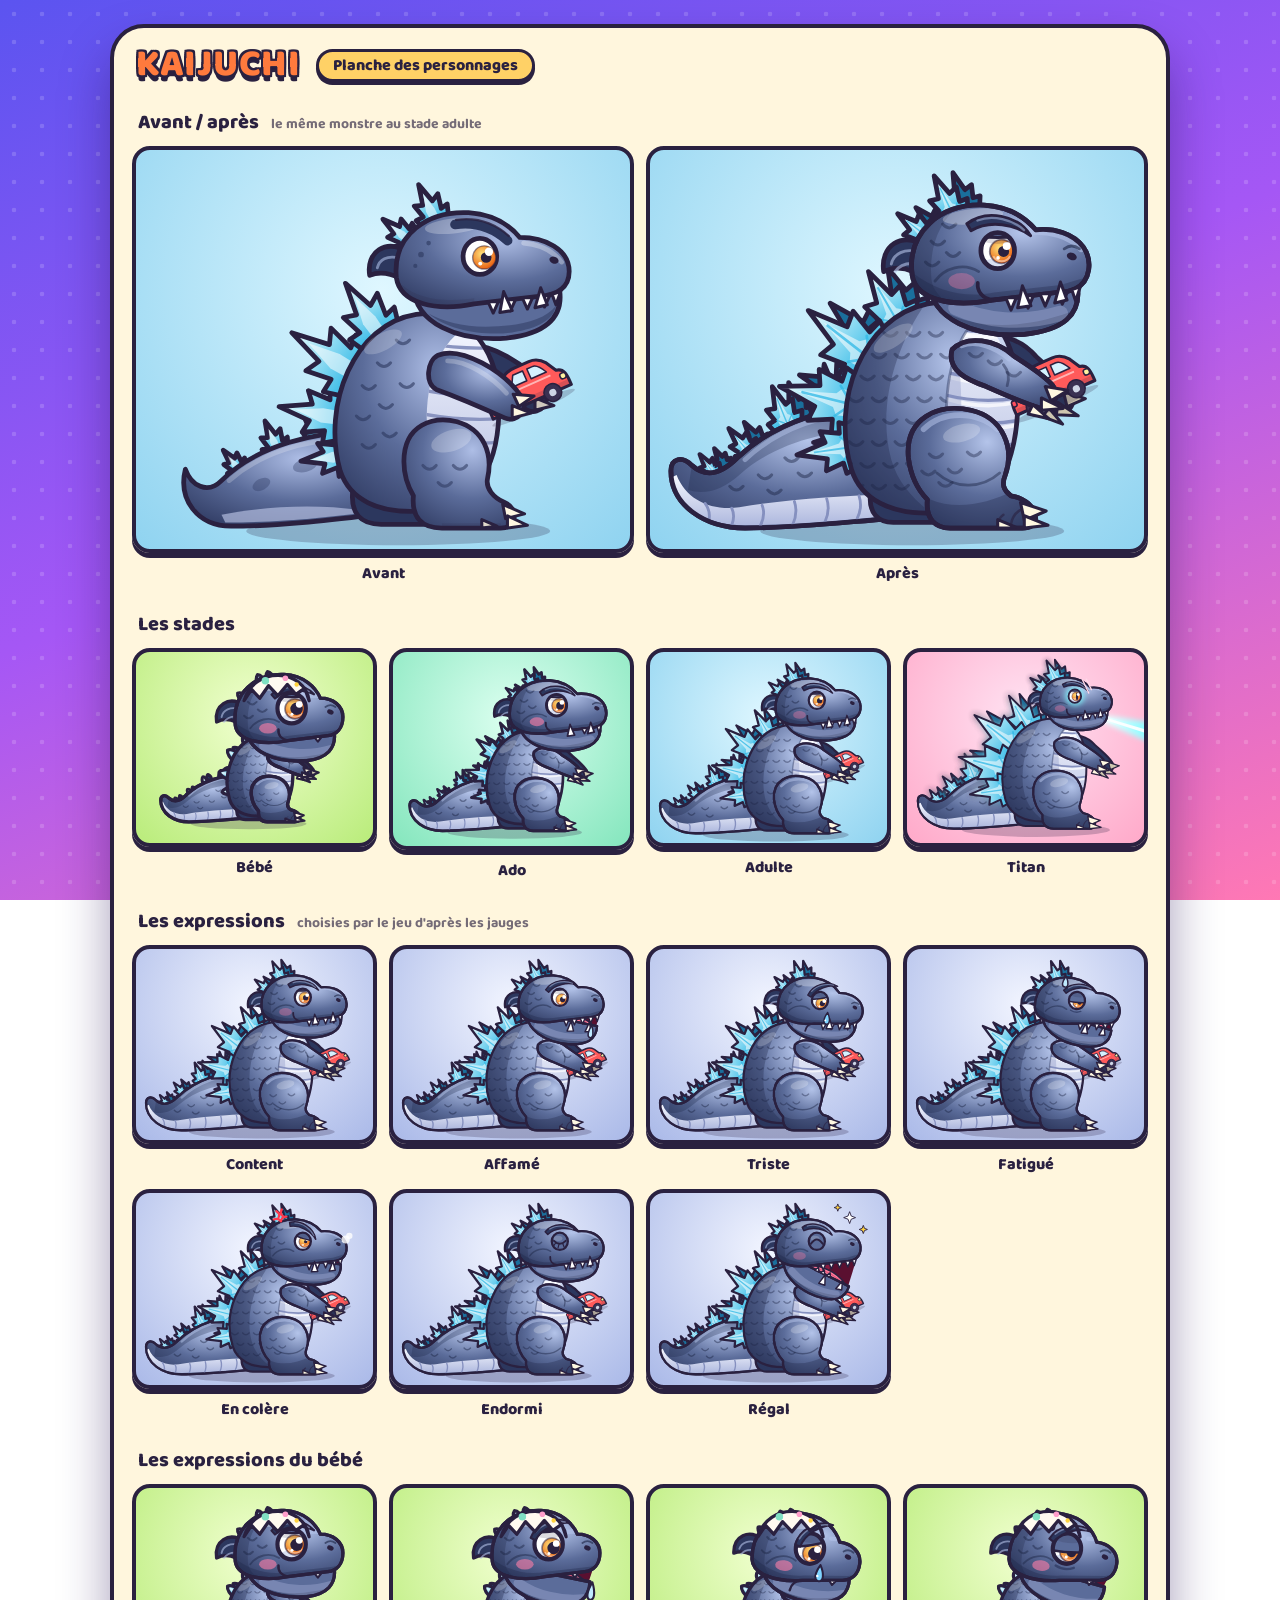
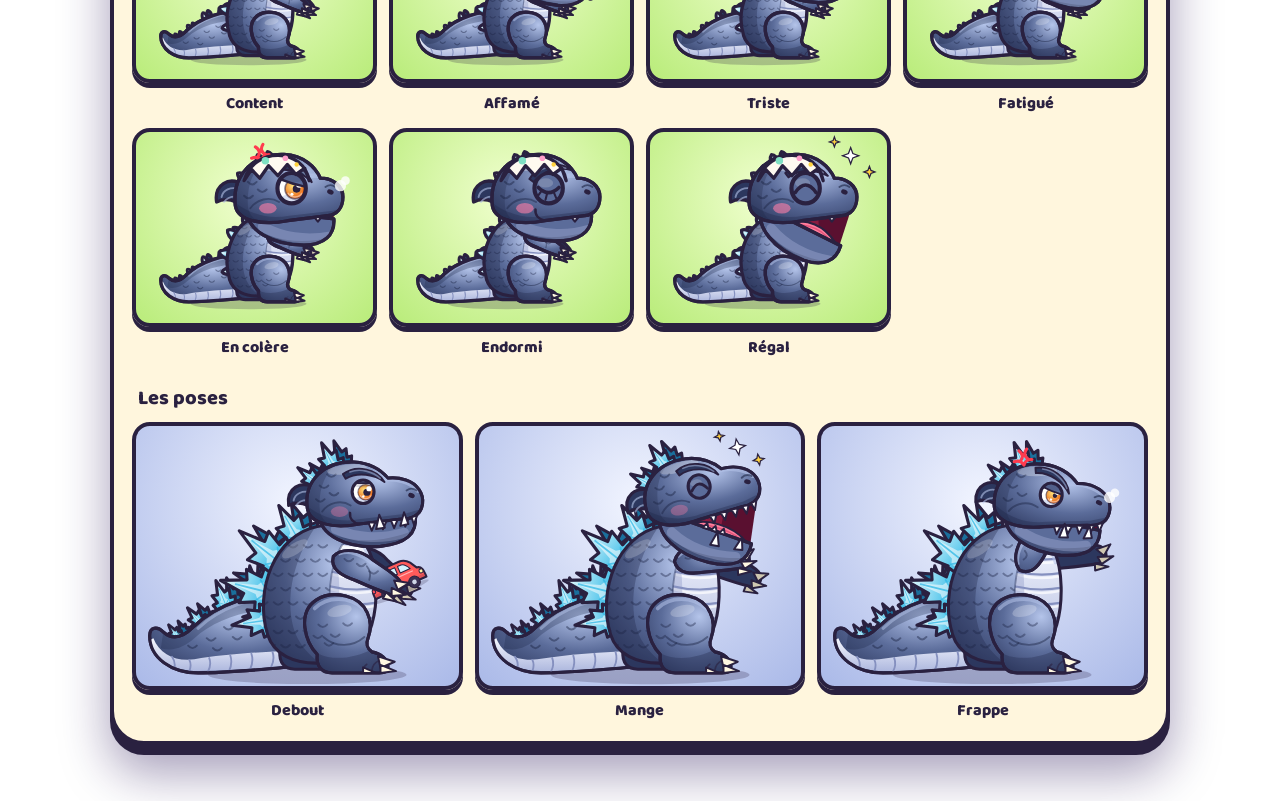
==== planche.html @ e1f5e59c "Lot 6 (début) : Grondo redessiné sur planche.html, expressions et poses Co-Authored-By: Claude Fable" ====
<!doctype html>
<html lang="fr">
<head>
<meta charset="utf-8">
<meta name="viewport" content="width=device-width,initial-scale=1">
<title>Kaijuchi</title>
<link rel="preconnect" href="https://fonts.googleapis.com">
<link href="https://fonts.googleapis.com/css2?family=Baloo+2:wght@600;700;800&display=swap" rel="stylesheet">
<style>
:root{--ink:#2a2140;--cream:#fff6dd;--k:1}
*{box-sizing:border-box}
body{margin:0;padding:24px 16px 56px;min-height:100vh;color:var(--ink);
  font-family:'Baloo 2','Fredoka','Trebuchet MS',system-ui,sans-serif;font-weight:600;
  background:radial-gradient(rgba(255,255,255,.16) 2px,transparent 2.6px) 0 0/28px 28px,linear-gradient(160deg,#5b54f0 0%,#a557f5 48%,#ff78b4 100%);background-attachment:fixed}
.app{max-width:1060px;margin:0 auto;background:var(--cream);border:4px solid var(--ink);border-radius:34px;padding:18px;
  box-shadow:0 10px 0 var(--ink),0 28px 50px rgba(30,10,80,.4)}
.top{display:flex;align-items:center;gap:10px;flex-wrap:wrap;margin:0 4px 12px}
.logo{font-weight:800;font-size:38px;line-height:1;color:#ff7a3d;letter-spacing:.5px;margin-right:6px;
  text-shadow:2px 0 var(--ink),-2px 0 var(--ink),0 2px var(--ink),0 -2px var(--ink),2px 2px var(--ink),-2px 2px var(--ink),2px -2px var(--ink),-2px -2px var(--ink),0 6px 0 var(--ink)}
.chip{background:#fff;border:3px solid var(--ink);border-radius:999px;padding:1px 14px;font-weight:700;font-size:16px;box-shadow:0 3px 0 var(--ink);white-space:nowrap}
.chip b{font-weight:800}
.chip.stage{background:var(--sc,#ffd166);font-weight:800}
.sp{flex:1}
.screen{position:relative;border:4px solid var(--ink);border-radius:24px;overflow:hidden;background:#8fdcff;box-shadow:0 6px 0 var(--ink)}
.screen>svg{display:block;width:100%;height:auto}
.gauges{position:absolute;left:14px;right:14px;top:12px;display:grid;grid-template-columns:repeat(4,minmax(0,1fr));gap:12px}
.gauge{display:flex;align-items:center}
.gauge .ic{width:42px;height:42px;border-radius:50%;background:#fff;border:3px solid var(--ink);display:grid;place-items:center;flex:none;z-index:1;box-shadow:0 3px 0 var(--ink)}
.gauge .ic svg{width:28px;height:28px}
.gauge .trk{flex:1;height:24px;margin-left:-12px;background:rgba(42,33,64,.78);border:3px solid var(--ink);border-radius:0 14px 14px 0;overflow:hidden;position:relative;box-shadow:0 3px 0 var(--ink)}
.gauge .fill{height:100%;background:linear-gradient(var(--g1),var(--g2));border-radius:0 9px 9px 0;position:relative}
.gauge .fill::after{content:"";position:absolute;left:14px;right:5px;top:2px;height:5px;border-radius:4px;background:rgba(255,255,255,.6)}
.gauge .lbl{position:absolute;inset:0;display:flex;align-items:center;justify-content:space-between;padding:0 9px 0 18px;font-size:13px;font-weight:800;color:#fff;text-shadow:0 2px 0 var(--ink),1px 0 var(--ink),-1px 0 var(--ink)}
.gauge.low .fill{animation:low 1s infinite}
@keyframes low{50%{filter:brightness(1.5)}}
.row{display:flex;gap:14px;align-items:stretch;margin-top:16px;flex-wrap:wrap}
.evo{flex:1 1 100%;background:#fff;border:3px solid var(--ink);border-radius:18px;padding:8px 14px 10px;box-shadow:0 4px 0 var(--ink)}
.evo .t{display:flex;justify-content:space-between;font-size:15px;font-weight:800}
.evo .bar{height:18px;border:3px solid var(--ink);border-radius:10px;background:#e9e2ff;overflow:hidden;margin-top:4px}
.evo .bar i{display:block;height:100%;background:repeating-linear-gradient(-45deg,#9b6bff 0 12px,#b58cff 12px 24px);border-right:3px solid var(--ink);transition:width .6s}
.tray{flex:1 1 100%;display:flex;gap:10px;align-items:center;flex-wrap:wrap}
.tray .tt{font-size:15px;font-weight:800;writing-mode:vertical-rl;transform:rotate(180deg);opacity:.7}
.food{flex:1 1 0;min-width:150px;background:#fff;border:3px solid var(--ink);border-radius:18px;padding:5px 8px;display:flex;align-items:center;gap:6px;box-shadow:0 4px 0 var(--ink)}
.food svg{width:50px;height:50px;flex:none;--k:1.5}
.food .n{font-size:15px;font-weight:800;line-height:1.05}
.food .v{font-size:13px;font-weight:700;color:#e2552c}
.actions{display:grid;grid-template-columns:repeat(5,minmax(0,1fr));gap:14px;margin-top:16px}
.btn{position:relative;border:4px solid var(--ink);border-radius:22px;background:linear-gradient(var(--b1),var(--b2));color:#fff;font:800 20px/1 inherit;font-family:inherit;
  padding:10px 4px 10px;display:flex;flex-direction:column;align-items:center;gap:4px;box-shadow:0 8px 0 var(--ink);cursor:pointer;
  text-shadow:0 2px 0 var(--ink),1px 0 var(--ink),-1px 0 var(--ink),0 -1px var(--ink);overflow:hidden}
.btn::before{content:"";position:absolute;left:8px;right:8px;top:5px;height:36%;border-radius:14px;background:linear-gradient(rgba(255,255,255,.5),rgba(255,255,255,.05))}
.btn:active{transform:translateY(6px);box-shadow:0 2px 0 var(--ink)}
.btn svg{width:50px;height:50px;position:relative}
.btn .lock{position:absolute;right:6px;top:6px;width:30px;height:30px;display:none}
.btn.locked{filter:saturate(.25) brightness(.9)}
.btn.locked .lock{display:block}
h2{font-size:20px;font-weight:800;margin:22px 6px 8px}
h2 small{font-size:14px;font-weight:700;opacity:.65;margin-left:8px}
.stages{display:grid;grid-template-columns:repeat(5,minmax(0,1fr));gap:14px}
.card{background:var(--cb);border:4px solid var(--ink);border-radius:22px;box-shadow:0 6px 0 var(--ink);padding:6px 6px 10px;text-align:center;cursor:pointer;transition:transform .15s,box-shadow .15s;position:relative}
.card:hover{transform:translateY(-3px);box-shadow:0 9px 0 var(--ink)}
.card.on{transform:translateY(-8px);box-shadow:0 14px 0 var(--ink);outline:4px solid #ff4f8b;outline-offset:3px}
.card svg{display:block;width:100%;height:auto;border-radius:14px}
.card .n{font-size:21px;font-weight:800;line-height:1.1;margin-top:4px}
.card .a{font-size:13px;font-weight:700;opacity:.7}
.card .m{font-size:14px;font-weight:700;line-height:1.15;margin-top:2px}
@media(max-width:760px){
  .gauges{position:static;grid-template-columns:repeat(2,minmax(0,1fr));padding:10px;background:#ffe9b0;border-bottom:4px solid var(--ink)}
  .gauge .lbl{white-space:nowrap}.gauge .lbl span:first-child{display:none}.gauge .lbl{justify-content:flex-end}
  .food{min-width:0;flex:1 1 40%}.food svg{width:40px;height:40px}.food .n{font-size:14px}
  .actions{gap:6px}.btn{font-size:11.5px;border-radius:14px;border-width:3px;padding:8px 0}.btn svg{width:34px;height:34px}
  .stages{grid-template-columns:repeat(3,minmax(0,1fr))}.logo{font-size:30px}.tray .tt{display:none}
}
/* dessin */
svg .o{stroke:var(--ink);stroke-width:calc(var(--k)*2.6px);stroke-linejoin:round;stroke-linecap:round}
svg .o2{stroke:var(--ink);stroke-width:calc(var(--k)*1.3px);stroke-linejoin:round;stroke-linecap:round}
svg .o3{stroke:var(--ink);stroke-width:calc(var(--k)*1.8px);stroke-linejoin:round;stroke-linecap:round}
svg .ol{stroke:var(--ink);stroke-width:calc(var(--lw,1)*5px);stroke-linejoin:round;stroke-linecap:round}
svg .ol2{stroke:var(--ink);stroke-width:calc(var(--lw,1)*3.2px);stroke-linejoin:round;stroke-linecap:round}
.prop{opacity:0;transition:opacity .5s;pointer-events:none}
svg[data-s=oeuf] .p-oeuf,svg[data-s=bebe] .p-bebe,svg[data-s=ado] .p-ado,svg[data-s=adulte] .p-adulte,svg[data-s=titan] .p-titan{opacity:1}
.breath{animation:breath 2.6s ease-in-out infinite;transform-origin:0 0}
@keyframes breath{50%{transform:scale(1.012,.978)}}
.nod{animation:nod 2.6s ease-in-out infinite;transform-origin:-30px 20px}
@keyframes nod{50%{transform:rotate(2deg)}}
.lid{transform-box:fill-box;transform-origin:50% 0;transform:scaleY(0);animation:blink 4.2s infinite}
@keyframes blink{0%,92%,100%{transform:scaleY(0)}95%,97%{transform:scaleY(1)}}
.wob{animation:wob 1.4s ease-in-out infinite;transform-origin:0 -10px}
@keyframes wob{0%,60%,100%{transform:rotate(0)}70%{transform:rotate(-5deg)}80%{transform:rotate(5deg)}90%{transform:rotate(-3deg)}}
.popin{animation:popin .55s cubic-bezier(.3,1.6,.5,1)}
@keyframes popin{0%{transform:scale(.6)}100%{transform:scale(1)}}
.drift{animation:drift 26s ease-in-out infinite alternate}
@keyframes drift{to{transform:translateX(70px)}}
.rays{animation:spin 60s linear infinite;transform-origin:842px 112px}
@keyframes spin{to{transform:rotate(360deg)}}
.bob{animation:bob 1.8s ease-in-out infinite}
@keyframes bob{50%{transform:translateY(-7px)}}
.rot{animation:rot .16s linear infinite;transform-box:fill-box;transform-origin:center}
@keyframes rot{50%{transform:scaleX(.35)}}
.run{animation:run .45s ease-in-out infinite}
@keyframes run{50%{transform:translateY(-2.5px)}}
.wv{animation:wv 3s ease-in-out infinite alternate}
@keyframes wv{to{transform:translateX(10px)}}
.smk{animation:smk 3.5s linear infinite;transform-box:fill-box;transform-origin:center}
@keyframes smk{0%{transform:translateY(0) scale(.6);opacity:0}20%{opacity:.85}100%{transform:translateY(-70px) scale(1.5);opacity:0}}
.flm{animation:flm .5s ease-in-out infinite alternate;transform-box:fill-box;transform-origin:50% 100%}
@keyframes flm{to{transform:scale(1.12,.86)}}
.flut{animation:flut .3s ease-in-out infinite alternate;transform-box:fill-box;transform-origin:center}
@keyframes flut{to{transform:scaleX(.45)}}
.fly{animation:fly 5s ease-in-out infinite alternate}
@keyframes fly{0%{transform:translate(0,0)}50%{transform:translate(24px,-22px)}100%{transform:translate(-14px,10px)}}
.beam{animation:beam .12s linear infinite alternate}
@keyframes beam{to{opacity:.8}}
.pulse{animation:pulse 1.2s ease-in-out infinite;transform-box:fill-box;transform-origin:center}
@keyframes pulse{50%{transform:scale(1.12)}}
.wig{animation:wig 1.8s ease-in-out infinite alternate;transform-origin:0 0}
@keyframes wig{from{transform:rotate(-5deg)}to{transform:rotate(5deg)}}
/* jeu */
.app.home #game,.app.home .top .chip{display:none}
.app:not(.home) #home{display:none}
#home .card .n{font-size:24px}
.chip.mini{font:inherit;font-weight:800;font-size:14px;color:inherit;cursor:pointer;background:#ffe9b0}
.chip.mini:active{transform:translateY(2px);box-shadow:0 1px 0 var(--ink)}
.food{font:inherit;color:inherit;text-align:left;cursor:pointer}
.food:active{transform:translateY(3px);box-shadow:0 1px 0 var(--ink)}
.tray.off .food{filter:saturate(.25) brightness(.9)}
.btn.locked{cursor:default}
.card.album{cursor:default}
.card.album:hover{transform:none;box-shadow:0 6px 0 var(--ink)}
.card.album.on,.card.album.on:hover{transform:translateY(-8px);box-shadow:0 14px 0 var(--ink)}
.card.lock .sil{filter:brightness(0);opacity:.3}
#night{transition:opacity 1s;pointer-events:none}
#fx{pointer-events:none}
.sleep #night{opacity:.5}
.sleep .lid{animation:none;transform:scaleY(1)}
.sleep .nod,.sleep .breath{animation-duration:5s}
.sleep .beam{display:none}
#act.jump{animation:jump .75s ease-out}
@keyframes jump{0%,55%,100%{transform:translateY(0)}28%{transform:translateY(-70px)}78%{transform:translateY(-24px)}}
#act.chomp{animation:chomp .45s ease-in-out}
@keyframes chomp{0%,100%{transform:scale(1)}30%{transform:scale(1.07,.92)}65%{transform:scale(.95,1.06)}}
#act.no{animation:no .45s ease-in-out}
@keyframes no{0%,100%{transform:translateX(0)}20%,60%{transform:translateX(-14px)}40%,80%{transform:translateX(14px)}}
.screen.shake{animation:shake .5s linear}
@keyframes shake{0%,100%{transform:translate(0)}15%{transform:translate(-8px,5px)}30%{transform:translate(7px,-6px)}45%{transform:translate(-6px,-4px)}60%{transform:translate(6px,5px)}80%{transform:translate(-3px,2px)}}
@media(prefers-reduced-motion:reduce){.screen.shake,#act.jump,#act.chomp,#act.no{animation:none}}
.grid{display:grid;gap:12px}
.g2{grid-template-columns:repeat(2,minmax(0,1fr))}
.g3{grid-template-columns:repeat(3,minmax(0,1fr))}
.g4{grid-template-columns:repeat(4,minmax(0,1fr))}
.cell{margin:0;text-align:center}
.cell .frame{border:4px solid var(--ink);border-radius:18px;overflow:hidden;background:var(--cb);box-shadow:0 5px 0 var(--ink)}
.cell svg{display:block;width:100%;height:auto}
.cell figcaption{font-size:16px;font-weight:800;margin-top:8px}
@media(max-width:700px){.g3,.g4{grid-template-columns:repeat(2,minmax(0,1fr))}}
</style></head><body>
<div class="app"><div class="top"><div class="logo">KAIJUCHI</div><div class="chip stage">Planche des personnages</div></div><div id="planche"></div></div>
<script>
const L='#2a2140';
function mb(a){return()=>{a|=0;a=a+0x6D2B79F5|0;let t=Math.imul(a^a>>>15,1|a);t=t+Math.imul(t^t>>>7,61|t)^t;return((t^t>>>14)>>>0)/4294967296}}
const f=n=>(+n).toFixed(1),f2=n=>(+n).toFixed(2),IV='#fff8e1';
function star(cx,cy,R,r,n){let s='';for(let i=0;i<n*2;i++){const a=Math.PI*i/n-Math.PI/2,q=i%2?r:R;s+=f(cx+Math.cos(a)*q)+','+f(cy+Math.sin(a)*q)+' '}return s}

/* ---------- stades ---------- */
const ST={
 oeuf:{n:'Œuf',z:5,m:.8,next:'vers Bébé',evo:35,day:'0',w:'2 kg',dmg:'aucun',age:'Jour 0',col:'#ffd166',cb:'radial-gradient(circle at 50% 35%,#fff7d6,#ffd98a)',vb:'-150 -235 300 265',
  menu:[['flame','Chaleur','éclosion'],['heart','Câlins','+ humeur']],short:'Chaleur et câlins',bub:[660,300,'heart'],pop:[340,330,'TOC TOC']},
 bebe:{n:'Bébé',z:4,m:.78,next:'vers Ado',evo:48,day:'2',w:'12 kg',dmg:'1 pot de fleurs',age:'Jours 1 à 3',col:'#b6f06a',cb:'radial-gradient(circle at 50% 35%,#f1ffd0,#b9ec7a)',vb:'-185 -258 360 290',
  bs:.55,hs:.95,ss:.5,es:1.28,brow:-10,pup:.62,teeth:1,cheek:1,hat:1,
  menu:[['butterfly','Papillon','+5 faim'],['apple','Pomme','+10 faim'],['fish','Poisson','+15 faim'],['ladybug','Coccinelle','+4 faim']],short:'Insectes, fruits, poissons',bub:[650,255,'apple'],pop:[330,310,'MIAM !']},
 ado:{n:'Ado',z:2,m:.86,next:'vers Adulte',evo:64,day:'12',w:'900 kg',dmg:'3 voitures',age:'Jours 4 à 14',col:'#5fe0a2',cb:'radial-gradient(circle at 50% 35%,#dcfff0,#84e6bd)',vb:'-240 -332 440 360',
  bs:.78,hs:.96,ss:.75,es:1.1,brow:2,pup:.54,teeth:2,cheek:1,
  menu:[['cow','Vache','+30 faim'],['tree','Arbre','+20 faim'],['car','Voiture','+45 faim'],['lamp','Lampadaire','+12 faim']],short:'Vaches, arbres, voitures',bub:[690,190,'car'],pop:[300,235,'SCRONCH !']},
 adulte:{n:'Adulte',z:1,m:.92,next:'vers Titan',evo:30,day:'31',w:'60 tonnes',dmg:'2 quartiers',age:'Jours 15 à 40',col:'#58d0c3',cb:'radial-gradient(circle at 50% 35%,#dff7ff,#8fd3f0)',vb:'-290 -398 520 420',
  bs:1,hs:1,ss:1,es:1,brow:12,pup:.46,teeth:3,hold:1,
  menu:[['boat','Bateau','+120 faim'],['heli','Hélicoptère','+90 faim'],['crowd','Foule ×10','+60 faim'],['bus','Bus','+150 faim']],short:'Bateaux, hélicos, foules',bub:[285,160,'boat'],pop:[770,300,'CROUNCH !']},
 titan:{n:'Titan',z:.5,m:1,next:'stade final',evo:100,day:'58',w:'20 000 tonnes',dmg:'4 villes',age:'Jour 41 et plus',col:'#b59cff',cb:'radial-gradient(circle at 50% 35%,#ffe3f3,#ffa9c9)',vb:'-335 -440 590 475',
  bs:1.15,hs:.96,ss:1.35,es:.92,brow:20,slit:1,teeth:4,glow:1,scar:1,beam:1,
  menu:[['building','Immeuble','+800 faim'],['cargo','Cargo','+600 faim'],['district','Quartier','+2 500 faim']],short:'Immeubles, quartiers, villes',bub:null,pop:[250,140,'GRAOUUU !']}
};
const ORDER=['oeuf','bebe','ado','adulte','titan'];

/* ---------- petits objets ---------- */
function car(x,y,col,dir=1,sc=1){return `<g transform="translate(${x},${y}) scale(${dir*sc},${sc})">
<ellipse cx="0" cy="1" rx="38" ry="4" fill="${L}" opacity=".22"/>
<path class="o" d="M-35 -9 C-35 -18,-29 -20,-21 -21 L-13 -32 C-11 -35,-7 -36,-1 -36 L12 -36 C18 -36,22 -33,25 -29 L30 -20 C37 -19,37 -12,37 -7 L37 -4 L-35 -4 Z" fill="${col}"/>
<path d="M-33 -9 L36 -9 L36 -5 L-33 -5 Z" fill="${L}" opacity=".18"/>
<path class="o2" d="M-10 -22 L-5 -31 L4 -31 L4 -22 Z" fill="#d4f2ff"/><path class="o2" d="M8 -22 L8 -31 L13 -31 C16 -31,19 -28,22 -22 Z" fill="#d4f2ff"/>
<path d="M-18 -18 L24 -18" stroke="#fff" stroke-width="1.6" opacity=".55"/>
<rect class="o2" x="31" y="-16" width="5" height="5" rx="2" fill="#fff2a0"/><rect class="o2" x="-35" y="-16" width="4" height="5" rx="1.5" fill="#ff4f5e"/>
<circle class="o2" cx="-18" cy="-4" r="7.5" fill="#3a3152"/><circle cx="-18" cy="-4" r="3" fill="#cfd6e6"/>
<circle class="o2" cx="20" cy="-4" r="7.5" fill="#3a3152"/><circle cx="20" cy="-4" r="3" fill="#cfd6e6"/></g>`}
function bus(x,y,col,dir=1){let w='';for(let i=0;i<5;i++)w+=`<rect class="o2" x="${-42+i*17}" y="-36" width="13" height="13" rx="2" fill="#d4f2ff"/>`;
return `<g transform="translate(${x},${y}) scale(${dir},1)"><ellipse cx="0" cy="1" rx="54" ry="4" fill="${L}" opacity=".22"/>
<rect class="o" x="-50" y="-44" width="100" height="40" rx="8" fill="${col}"/><rect x="-49" y="-20" width="98" height="6" fill="#fff" opacity=".85"/>${w}
<rect class="o2" x="43" y="-18" width="6" height="6" rx="2" fill="#fff2a0"/>
<circle class="o2" cx="-30" cy="-4" r="8" fill="#3a3152"/><circle cx="-30" cy="-4" r="3.2" fill="#cfd6e6"/><circle class="o2" cx="30" cy="-4" r="8" fill="#3a3152"/><circle cx="30" cy="-4" r="3.2" fill="#cfd6e6"/></g>`}
const SKIN=['#ffd9b3','#f3c19a','#c98a5e','#8d5a3b'],SHIRT=['#ff5a5a','#ffd23f','#4db8ff','#5ed36a','#b58cff','#ff8fc0','#ffffff','#ff9a3c'],HAIR=['#3a2a1e','#6b4423','#f2c04a','#1d1a2b','#c9502e'];
const grp=a=>`<g class="run">${a.filter((_,i)=>i%2).join('')}</g><g class="run" style="animation-delay:-.22s">${a.filter((_,i)=>!(i%2)).join('')}</g>`;
function person(x,y,i,dir=1,sc=1){return `<g transform="translate(${f(x)},${f(y)}) scale(${dir*sc},${sc})"><g>
<path class="o2" d="M-1.5 -6 l-3.5 6 M1.5 -6 l4.5 4.5" fill="none"/>
<rect class="o2" x="-3.4" y="-14" width="6.8" height="8.6" rx="2.6" fill="${SHIRT[i%8]}"/>
<path class="o2" d="M-3 -12.5 l-4.5 -6 M3 -12.5 l4.5 -6.5" fill="none"/>
<circle class="o2" cx="0" cy="-17.5" r="3.6" fill="${SKIN[i%4]}"/><path d="M-3.6 -18 a3.6 3.6 0 0 1 7.2 0 Z" fill="${HAIR[i%5]}"/></g></g>`}
function tree(x,y,s=1,g=0){const C=[['#48c768','#2f9e52','#8ee89f'],['#6fd24a','#45a52f','#b0f08a'],['#34b98a','#1f8f6c','#7fe3c0']][g%3];
const b=[[-11,-30,12],[11,-30,12],[0,-43,14]];return `<g transform="translate(${x},${y}) scale(${s})"><rect class="o3" x="-3.2" y="-22" width="6.4" height="22" rx="1.5" fill="#9a6a3f"/>
${b.map(c=>`<circle class="o" cx="${c[0]}" cy="${c[1]}" r="${c[2]}" fill="${C[0]}"/>`).join('')}${b.map(c=>`<circle cx="${c[0]}" cy="${c[1]}" r="${c[2]-.6}" fill="${C[0]}"/>`).join('')}
<path d="M-18 -24 a12 12 0 0 0 22 4 a12 12 0 0 0 17 -6 a12 12 0 0 1 -12 8 l-16 0 a12 12 0 0 1 -11 -6z" fill="${C[1]}" opacity=".7"/>
<circle cx="-5" cy="-47" r="5" fill="${C[2]}" opacity=".8"/><circle cx="-14" cy="-33" r="3.5" fill="${C[2]}" opacity=".8"/><circle cx="8" cy="-34" r="3" fill="${C[2]}" opacity=".7"/></g>`}
function lamp(x,y){return `<g transform="translate(${x},${y})"><path class="o3" d="M0 0 v-36 q0 -9 9 -9" fill="none"/><rect class="o3" x="-2.5" y="-4" width="5" height="4" fill="#8a84a3"/><circle cx="11" cy="-43" r="9" fill="#fff2a0" opacity=".35"/><ellipse class="o3" cx="11" cy="-43" rx="5" ry="4" fill="#fff2a0"/></g>`}
function flower(x,y,col,s=1){let p='';for(let i=0;i<5;i++){const a=i*1.2566;p+=`<circle cx="${f(Math.cos(a)*4)}" cy="${f(-15+Math.sin(a)*4)}" r="3.2" fill="${col}" stroke="${L}" stroke-width=".8"/>`}
return `<g transform="translate(${x},${y}) scale(${s})"><path d="M0 0 q-3 -7 0 -13 M0 -5 q5 -1 6 -5" stroke="#2e8b3d" stroke-width="1.8" fill="none" stroke-linecap="round"/>${p}<circle cx="0" cy="-15" r="2.4" fill="#ffd23f" stroke="${L}" stroke-width=".8"/></g>`}
function tuft(x,y){return `<path d="M${x} ${y} l-3 -7 M${x+3} ${y} l0 -9 M${x+6} ${y} l3 -7" stroke="#2f9e52" stroke-width="1.6" fill="none" stroke-linecap="round"/>`}
function bush(x,y,s=1){const b=[[-14,-8,10],[0,-13,13],[15,-8,10]];return `<g transform="translate(${x},${y}) scale(${s})">${b.map(c=>`<circle class="o" cx="${c[0]}" cy="${c[1]}" r="${c[2]}" fill="#3fbf63"/>`).join('')}${b.map(c=>`<circle cx="${c[0]}" cy="${c[1]}" r="${c[2]-.6}" fill="#3fbf63"/>`).join('')}<rect x="-22" y="-8" width="45" height="8" fill="#3fbf63"/><path class="o" d="M-24 0 L25 0" /><circle cx="-4" cy="-18" r="4" fill="#8ee89f"/><circle cx="-12" cy="-8" r="2.4" fill="#ff5a7a"/><circle cx="8" cy="-10" r="2.4" fill="#ff5a7a"/><circle cx="16" cy="-5" r="2.2" fill="#ff5a7a"/></g>`}
function rock(x,y,s=1){return `<g transform="translate(${x},${y}) scale(${s})"><path class="o" d="M-14 0 C-16 -9,-8 -15,0 -14 C9 -14,15 -8,14 0 Z" fill="#b9b3cf"/><path d="M-8 -9 q6 -4 12 -1" stroke="#fff" stroke-width="2" fill="none" opacity=".7"/></g>`}
function house(x,y,col){return `<g transform="translate(${x},${y})"><rect class="o3" x="9" y="-50" width="8" height="16" fill="#c96b4a"/><rect class="o" x="-22" y="-27" width="44" height="27" fill="#fff4dc"/><rect x="10" y="-26" width="11" height="25" fill="${L}" opacity=".1"/>
<path class="o" d="M-29 -26 L0 -50 L29 -26 Z" fill="${col}"/><path d="M-20 -29 L0 -45" stroke="#fff" stroke-width="2" opacity=".5"/>
<rect class="o3" x="-5" y="-15" width="10" height="15" rx="1.5" fill="#8a5a36"/><rect class="o3" x="-18" y="-21" width="9" height="9" fill="#bfeaff"/><rect class="o3" x="10" y="-21" width="9" height="9" fill="#bfeaff"/></g>`}
function heli(x,y,sc=1,col='#ff9320',d=0){return `<g transform="translate(${x},${y}) scale(${sc})"><g class="bob" style="animation-delay:-${d}s">
<path class="o" d="M40 -6 L122 -15 L124 -6 L44 9 Z" fill="${col}"/><path class="o" d="M110 -38 L126 -38 L125 -6 L114 -8 Z" fill="#ffd23f"/>
<ellipse class="o2 rot" cx="121" cy="-24" rx="5" ry="17" fill="#eef3fb" opacity=".85"/>
<path class="o" d="M-52 4 C-54 -22,-30 -37,0 -37 C28 -37,48 -25,50 -4 C52 14,34 24,6 24 L-26 24 C-42 24,-51 16,-52 4 Z" fill="${col}"/>
<path d="M-50 10 C-30 16,20 16,49 4 C48 16,32 23,6 23 L-26 23 C-40 23,-48 18,-50 10 Z" fill="${L}" opacity=".18"/>
<path d="M-6 -4 L49 -8 L50 -1 L-6 4 Z" fill="#fff" opacity=".9"/>
<path class="o" d="M-47 3 C-47 -18,-29 -31,-7 -31 L-7 7 L-41 13 C-45 11,-47 7,-47 3 Z" fill="#c9f0ff"/><path d="M-40 -6 C-36 -17,-28 -24,-17 -26" stroke="#fff" stroke-width="3.5" fill="none" stroke-linecap="round" opacity=".9"/>
<rect class="o2" x="2" y="-27" width="17" height="14" rx="3.5" fill="#c9f0ff"/>
<path class="o" d="M-42 39 L38 39 M-22 24 L-27 39 M18 24 L23 39" fill="none"/><rect class="o2" x="-3.5" y="-48" width="7" height="12" fill="#8a84a3"/>
<ellipse class="rot" cx="0" cy="-50" rx="96" ry="6" fill="#eef3fb" opacity=".8" stroke="${L}" stroke-width="1.4"/><circle class="o2" cx="0" cy="-50" r="4.5" fill="#3a3152"/></g></g>`}
function cargo(x,y,sc=1,seed=3){const R=mb(seed);let c='';const cc=['#ffd23f','#4db8ff','#5ed36a','#ff8fc0','#ff9a3c','#b58cff','#fff'];
for(let r=0;r<3;r++)for(let i=0;i<7;i++){if(r==2&&R()<.45)continue;c+=`<rect class="o2" x="${-68+i*27}" y="${-50-r*15}" width="26" height="15" fill="${cc[Math.floor(R()*7)]}"/><path d="M${-62+i*27} ${-47-r*15} v9 M${-55+i*27} ${-47-r*15} v9 M${-48+i*27} ${-47-r*15} v9" stroke="${L}" stroke-width=".8" opacity=".35"/>`}
return `<g transform="translate(${x},${y}) scale(${sc})">
<circle class="smk" cx="-104" cy="-126" r="9" fill="#e8e3f5"/><circle class="smk" style="animation-delay:-1.7s" cx="-100" cy="-126" r="7" fill="#e8e3f5"/>
<rect class="o" x="-112" y="-116" width="16" height="26" fill="#ffd23f"/><rect x="-112" y="-110" width="16" height="6" fill="#ff4f5e"/>
<rect class="o" x="-128" y="-92" width="48" height="58" fill="#fff"/><rect class="o" x="-132" y="-98" width="56" height="9" rx="2" fill="#dfe6f5"/>
<rect class="o2" x="-123" y="-84" width="38" height="9" fill="#7cc8ff"/><rect class="o2" x="-123" y="-68" width="8" height="8" fill="#7cc8ff"/><rect class="o2" x="-110" y="-68" width="8" height="8" fill="#7cc8ff"/><rect class="o2" x="-97" y="-68" width="8" height="8" fill="#7cc8ff"/>
${c}
<path class="o" d="M-140 -36 L128 -36 L158 -44 L142 -4 C138 4,132 8,122 8 L-122 8 C-132 8,-138 2,-140 -6 Z" fill="#e5484d"/>
<path d="M-140 -8 L143 -8 L141 -3 C137 4,132 7,122 7 L-122 7 C-131 7,-137 3,-140 -6 Z" fill="#3a3152"/><path d="M-139 -26 L150 -26" stroke="#fff" stroke-width="3" opacity=".9"/>
<circle class="o2" cx="120" cy="-18" r="3" fill="#fff"/><circle class="o2" cx="100" cy="-18" r="3" fill="#fff"/><circle class="o2" cx="80" cy="-18" r="3" fill="#fff"/>
<path d="M-150 9 q10 -7 20 0 q10 7 20 0 q10 -7 20 0 q10 7 20 0 q10 -7 20 0 q10 7 20 0 q10 -7 20 0 q10 7 20 0 q10 -7 20 0 q10 7 20 0 q10 -7 20 0 q10 7 20 0 q10 -7 20 0 q10 7 20 0 q10 -7 20 0" stroke="#fff" stroke-width="3" fill="none" stroke-linecap="round"/></g>`}
function sail(x,y,sc=1,col='#ff8fc0'){return `<g transform="translate(${x},${y}) scale(${sc})"><g class="bob" style="animation-duration:3s">
<path class="o" d="M0 -8 L0 -78" fill="none"/><path class="o" d="M3 -74 L3 -14 L40 -14 Z" fill="#fff"/><path d="M3 -44 L3 -30 L30 -30 L21 -44 Z" fill="${col}"/><path class="o" d="M3 -74 L3 -14 L40 -14 Z" fill="none"/>
<path class="o" d="M-3 -66 L-3 -14 L-28 -14 Z" fill="#fff2a0"/><path class="o2" d="M0 -78 L14 -83 L0 -88 Z" fill="#ff4f5e"/>
<path class="o" d="M-36 -10 L44 -10 L32 6 L-26 6 Z" fill="#fff"/><path d="M-33 -4 L40 -4 L32 5 L-26 5 Z" fill="#4db8ff"/><path class="o" d="M-36 -10 L44 -10 L32 6 L-26 6 Z" fill="none"/>
<path d="M-40 7 q8 -6 16 0 q8 6 16 0 q8 -6 16 0 q8 6 16 0 q8 -6 16 0" stroke="#fff" stroke-width="2.5" fill="none" stroke-linecap="round"/></g></g>`}
function lighthouse(x,y){return `<g transform="translate(${x},${y})"><path d="M0 -112 L-120 -146 L-120 -100 Z" fill="#fffbe0" opacity=".3"/>
<path class="o" d="M-30 2 C-32 -12,-16 -20,2 -19 C20 -19,32 -10,30 2 Z" fill="#a9a3c2"/>
<path class="o" d="M-13 -14 L-9 -98 L9 -98 L13 -14 Z" fill="#fff"/><path d="M-12 -40 L12 -40 L11 -58 L-11 -58 Z M-10 -78 L10 -78 L9 -96 L-9 -96 Z" fill="#ff4f5e"/><path d="M4 -97 L9 -97 L12 -15 L6 -15 Z" fill="${L}" opacity=".12"/>
<path class="o" d="M-13 -14 L-9 -98 L9 -98 L13 -14 Z" fill="none"/><rect class="o3" x="-3" y="-30" width="6" height="12" rx="3" fill="#3a3152"/>
<rect class="o" x="-14" y="-103" width="28" height="6" rx="2" fill="#3a3152"/><rect class="o" x="-8" y="-120" width="16" height="17" fill="#fff2a0"/><path class="o" d="M-12 -120 L0 -134 L12 -120 Z" fill="#ff4f5e"/><circle class="o2" cx="0" cy="-137" r="2.5" fill="#ffd23f"/></g>`}
function cow(x,y,sc=1,dir=1){return `<g transform="translate(${x},${y}) scale(${dir*sc},${sc})"><ellipse cx="0" cy="1" rx="36" ry="4" fill="${L}" opacity=".2"/>
<path class="o3" d="M30 -30 q10 4 8 16" fill="none"/><ellipse class="o3" cx="38" cy="-12" rx="3" ry="4" fill="#3a3152"/>
<rect class="o" x="-22" y="-14" width="8" height="14" rx="3" fill="#fff"/><rect class="o" x="16" y="-14" width="8" height="14" rx="3" fill="#fff"/>
<rect class="o" x="-28" y="-40" width="60" height="30" rx="14" fill="#fff"/>
<path d="M-6 -39 c8 0 12 6 9 12 c-3 5 -12 4 -13 -3 c-1 -5 0 -9 4 -9z M16 -24 c6 -2 12 2 12 8 c0 3 -3 5 -8 5 c-6 0 -9 -9 -4 -13z" fill="#3a3152"/>
<ellipse class="o3" cx="8" cy="-9" rx="7" ry="4.5" fill="#ffb3c7"/>
<rect class="o" x="-12" y="-14" width="8" height="14" rx="3" fill="#fff"/><rect class="o" x="24" y="-14" width="8" height="14" rx="3" fill="#fff"/>
<path class="o3" d="M-40 -52 q-6 -6 -3 -12 M-24 -52 q6 -6 3 -12" fill="none"/><ellipse class="o3" cx="-45" cy="-45" rx="6" ry="3.5" fill="#fff" transform="rotate(-25 -45 -45)"/><ellipse class="o3" cx="-19" cy="-45" rx="6" ry="3.5" fill="#3a3152" transform="rotate(25 -19 -45)"/>
<rect class="o" x="-44" y="-52" width="24" height="26" rx="10" fill="#fff"/><path d="M-32 -52 c6 0 12 4 12 12 c-6 0 -10 -4 -12 -12z" fill="#3a3152"/>
<ellipse class="o3" cx="-33" cy="-27" rx="12" ry="8" fill="#ffb3c7"/><circle cx="-37" cy="-27" r="1.7" fill="${L}"/><circle cx="-29" cy="-27" r="1.7" fill="${L}"/>
<circle cx="-38" cy="-41" r="3.6" fill="#fff" stroke="${L}" stroke-width="1"/><circle cx="-38.5" cy="-41" r="1.7" fill="${L}"/><circle cx="-27" cy="-41" r="3.6" fill="#fff" stroke="${L}" stroke-width="1"/><circle cx="-27.5" cy="-41" r="1.7" fill="${L}"/></g>`}
function butterfly(x,y,col,col2,sc=1){return `<g transform="translate(${x},${y}) scale(${sc})"><g class="flut">
<path class="o3" d="M0 -2 C-8 -22,-26 -22,-24 -6 C-23 2,-10 4,0 2 Z" fill="${col}"/><path class="o3" d="M0 -2 C8 -22,26 -22,24 -6 C23 2,10 4,0 2 Z" fill="${col}"/>
<path class="o3" d="M0 2 C-8 4,-20 6,-17 15 C-14 22,-3 16,0 8 Z" fill="${col2}"/><path class="o3" d="M0 2 C8 4,20 6,17 15 C14 22,3 16,0 8 Z" fill="${col2}"/>
<circle cx="-14" cy="-9" r="3.5" fill="#fff" opacity=".8"/><circle cx="14" cy="-9" r="3.5" fill="#fff" opacity=".8"/></g>
<ellipse class="o3" cx="0" cy="3" rx="2.6" ry="11" fill="#3a3152"/><path class="o2" d="M-1 -8 q-4 -8 -8 -8 M1 -8 q4 -8 8 -8" fill="none"/></g>`}
function apple(x,y,sc=1){return `<g transform="translate(${x},${y}) scale(${sc})"><ellipse cx="0" cy="1" rx="16" ry="3.5" fill="${L}" opacity=".2"/>
<path class="o3" d="M1 -26 q2 -8 8 -9" fill="none"/><path class="o3" d="M4 -30 C10 -38,20 -36,22 -32 C16 -26,8 -26,4 -30 Z" fill="#5ed36a"/>
<path class="o" d="M0 -26 C-8 -32,-20 -26,-19 -13 C-18 -2,-9 3,0 0 C9 3,18 -2,19 -13 C20 -26,8 -32,0 -26 Z" fill="#ff4f5e"/>
<path d="M12 -22 C17 -18,17 -6,9 -1 C14 -8,15 -16,12 -22Z" fill="#c22b45" opacity=".6"/><ellipse cx="-9" cy="-18" rx="4" ry="6" fill="#fff" opacity=".7" transform="rotate(25 -9 -18)"/></g>`}
function fish(x,y,sc=1){return `<g transform="translate(${x},${y}) scale(${sc})"><path class="o" d="M-16 0 L-32 -12 L-30 0 L-32 12 Z" fill="#ff9a3c"/><path class="o3" d="M-4 -10 C2 -20,12 -18,12 -10 Z" fill="#ff9a3c"/>
<path class="o" d="M-20 0 C-10 -16,14 -16,24 0 C14 16,-10 16,-20 0 Z" fill="#ffb347"/><path d="M-8 -8 C-4 -2,-4 2,-8 8 M0 -10 C4 -3,4 3,0 10" stroke="#fff" stroke-width="2.5" fill="none" opacity=".85"/>
<path d="M-16 4 C-6 12,12 12,22 2 C14 14,-8 14,-16 4Z" fill="#e2702a" opacity=".6"/><circle cx="14" cy="-3" r="4" fill="#fff" stroke="${L}" stroke-width="1.2"/><circle cx="15" cy="-3" r="2" fill="${L}"/></g>`}
function ladybug(x,y,sc=1){return `<g transform="translate(${x},${y}) scale(${sc})"><path class="o2" d="M-10 -2 l-5 4 M0 -1 l0 5 M10 -2 l5 4" fill="none"/><circle class="o3" cx="13" cy="-9" r="6" fill="#3a3152"/><circle cx="15" cy="-11" r="1.5" fill="#fff"/>
<path class="o" d="M-15 -2 C-15 -22,13 -22,13 -2 Z" fill="#ff4f5e"/><path class="o2" d="M-1 -17 L-1 -2" fill="none"/><circle cx="-8" cy="-9" r="2.6" fill="#3a3152"/><circle cx="5" cy="-8" r="2.6" fill="#3a3152"/><circle cx="-3" cy="-13.5" r="1.8" fill="#3a3152"/><path d="M-11 -11 q3 -6 8 -7" stroke="#fff" stroke-width="2" fill="none" opacity=".7"/></g>`}

/* ---------- briques communes ---------- */
const ol=(d,fill,x='')=>`<path class="ol" d="${d}" fill="${fill}" ${x}/>`,ol2=(d,fill,x='')=>`<path class="ol2" d="${d}" fill="${fill}" ${x}/>`;
const tooth=(x,y,w,h)=>ol2(`M${f(x-w)} ${f(y)} L${f(x)} ${f(y+h)} L${f(x+w)} ${f(y)} Z`,'#fff');
const marks=(a,col,o=.6)=>`<path d="${a.map(q=>`M${q[0]} ${q[1]} q7 8 14 0`).join(' ')}" stroke="${col}" stroke-width="3.2" fill="none" stroke-linecap="round" opacity="${o}"/>`;
const TX={1:[70],2:[52,78],3:[38,56,74,92],4:[32,47,62,77,92]},lipY=x=>22-(x-18)*8/68;
const SH={
 spike:t=>`<path class="ol" d="M-17 8 C-16 -14,-7 -32,3 -50 C10 -32,18 -14,17 8 Z" fill="${t.gs}"/><path d="M-4 2 C-3 -12,1 -24,3 -37 C6 -24,9 -10,9 2 Z" fill="#fff" opacity=".45"/>`,
 plate:t=>`<path class="ol" d="M-20 8 L-26 -9 L-14 -9 L-19 -30 L-7 -25 L1 -56 L9 -25 L21 -31 L16 -9 L27 -11 L20 8 Z" fill="${t.gs}"/><path d="M-6 4 L-7 -14 L1 -40 L7 -14 L7 4 Z" fill="#fff" opacity=".55"/>`,
 gum:t=>`<path class="ol" d="M-17 6 C-20 -14,-11 -30,0 -30 C11 -30,20 -14,17 6 Z" fill="${t.gs}"/><ellipse cx="-5" cy="-16" rx="4" ry="7" fill="#fff" opacity=".65" transform="rotate(18 -5 -16)"/>`,
 flame:t=>`<g class="flm"><path class="ol" d="M-17 8 C-27 -12,-13 -22,-11 -40 C-2 -30,1 -22,4 -58 C17 -40,25 -18,17 8 Z" fill="${t.gs}"/><path d="M-7 6 C-11 -8,-2 -14,2 -30 C8 -18,12 -6,8 6 Z" fill="#fff6b0"/></g>`,
 cone:t=>`<path class="ol" d="M-13 6 L1 -36 L13 6 Z" fill="${IV}"/><path d="M4 2 L2 -24 L10 4 Z" fill="#e2bf7c" opacity=".7"/>`
};
function orn(k,t,x,y,r,s,ps){return `<g transform="translate(${x},${y}) rotate(${r}) scale(${f2(s)})" style="--lw:${f2(1/(s*ps))}">${SH[k](t)}</g>`}
function orns(k,t,list,ps,sc=1,glow=t.glow){const a=list.map(o=>orn(k,t,o[0],o[1],o[2],o[3]*sc,ps)).join('');return (glow?`<g filter="${t.fl}" opacity=".9">${a}</g>`:'')+a}
function torso(t,body,b,o={}){const{c,G,gb}=t;let bl='';for(let y=b[1]-b[3]+18;y<b[1]+b[3];y+=25)bl+=`<path d="M${b[0]-b[2]-8} ${y} Q${b[0]} ${y+13} ${b[0]+b[2]+8} ${y}"/>`;
 return `<clipPath id="${G('cb')}"><path d="${body}"/></clipPath><clipPath id="${G('cl')}"><ellipse cx="${b[0]}" cy="${b[1]}" rx="${b[2]}" ry="${b[3]}"/></clipPath>
 <path d="${body}" fill="${gb}"/><g clip-path="url(#${G('cb')})"><ellipse cx="${b[0]}" cy="${b[1]}" rx="${b[2]}" ry="${b[3]}" fill="url(#${G('gl')})"/><g clip-path="url(#${G('cl')})" stroke="${c.bl}" stroke-width="3.5" fill="none" stroke-linecap="round">${bl}</g>${o.inside||''}
 <path d="${o.shade||'M-90 -40 C-60 -10,0 -6,60 -16 L60 0 L-100 0 Z'}" fill="${L}" opacity=".16"/></g><path class="ol" d="${body}" fill="none"/>`}
function eye(t,x,y,r,k=1){const{p,c,G}=t,ir=r*.64,px=r*.24,py=r*.06;let s=`<g transform="translate(${x},${y}) scale(${f2(p.es*k)})">`;
 if(p.glow)s+=`<circle r="${f(r*1.4)}" fill="${c.glow}" opacity=".75" filter="${t.fl}"/>`;
 s+=`<ellipse class="ol" rx="${f(r*.93)}" ry="${r}" fill="#fff"/><circle cx="${f(px)}" cy="${f(py)}" r="${f(ir)}" fill="url(#${G('ge')})"/><circle cx="${f(px)}" cy="${f(py)}" r="${f(ir)}" fill="none" stroke="${L}" stroke-width="1.5" opacity=".5"/>`;
 s+=p.slit?`<ellipse cx="${f(px+2)}" cy="${f(py)}" rx="${f(r*.17)}" ry="${f(ir*.86)}" fill="${L}"/>`:`<circle cx="${f(px+2)}" cy="${f(py)}" r="${f(ir*p.pup)}" fill="${L}"/>`;
 return s+`<circle cx="${f(r*.5)}" cy="${f(-r*.26)}" r="${f(r*.23)}" fill="#fff"/><circle cx="${f(r*.02)}" cy="${f(r*.4)}" r="${f(r*.11)}" fill="#fff"/><ellipse class="lid" rx="${f(r*.98)}" ry="${f(r*1.05)}" fill="${c.body}" stroke="${L}" stroke-width="3"/></g>`}
const brow=(t,x,y,w,k=1)=>`<g transform="rotate(${f(t.p.brow*k)} ${x} ${y})"><path d="M${x-w/2} ${y+1} Q${x} ${f(y-w*.2)} ${x+w/2} ${y+3}" stroke="${t.c.dark}" stroke-width="10" fill="none" stroke-linecap="round"/><path d="M${x-w/2} ${y-4} Q${x} ${f(y-w*.2-5)} ${x+w/2} ${y-2}" stroke="${L}" stroke-width="2.5" fill="none" stroke-linecap="round" opacity=".8"/></g>`;
const scar=(t,x,y)=>t.p.scar?`<path d="M${x} ${y} l16 34 M${x+10} ${y-2} l13 27" stroke="#ffd9e8" stroke-width="3.5" stroke-linecap="round" fill="none"/>`:'';
const ground=col=>`<path d="M-460 4 Q-30 -16 460 4 L460 90 L-460 90 Z" fill="${col}"/>`;

const LEG='M-14 -70 C-14 -110,18 -118,42 -112 C70 -104,80 -78,74 -52 C72 -42,80 -32,92 -27 C108 -20,104 0,88 0 L26 0 C4 0,-6 -12,-4 -34 C-10 -44,-14 -56,-14 -70 Z';
const NAILS=`<path class="ol2" d="M90 -25 L113 -15 L93 -10 Z" fill="${IV}"/><path class="ol2" d="M95 -13 L116 -3 L95 0 Z" fill="${IV}"/><path class="ol2" d="M68 -9 L84 -2 L68 0 Z" fill="${IV}"/>`;
const ARM='M28 -182 C52 -192,98 -165,116 -138 C124 -126,112 -110,98 -116 C76 -126,48 -138,26 -146 C14 -152,16 -176,28 -182 Z';
const CLAWS=`<path class="ol2" d="M107 -141 L129 -139 L113 -128 Z" fill="${IV}"/><path class="ol2" d="M106 -129 L126 -121 L106 -116 Z" fill="${IV}"/>`;
const BODY='M-75 -60 C-95 -130,-60 -215,5 -225 C65 -232,95 -180,92 -120 C90 -60,65 -22,10 -18 C-35 -15,-65 -30,-75 -60 Z';
const TAIL='M-40 -100 C-100 -105,-165 -85,-200 -50 C-215 -35,-232 -45,-238 -62 C-246 -30,-225 -2,-190 -2 C-140 -2,-90 -8,-40 -14 Z';
const legHi=`<ellipse cx="36" cy="-92" rx="22" ry="11" fill="#fff" opacity=".22" transform="rotate(-18 36 -92)"/><path d="M26 -3 L88 -3" stroke="${L}" stroke-width="4" opacity=".14"/>`;
const armHi=`<path d="M38 -176 C58 -176,84 -160,100 -142" stroke="#fff" stroke-width="5" fill="none" opacity=".25" stroke-linecap="round"/>`;

/* ---------- les cinq monstres ---------- */
const D=[
/* 1 — le classique */
{id:'g',name:'Grondo',tag:'Le classique',col:'#5b6c9a',H:[48,-258],hand:[128,-128],hat:[0,-2,1],vb:[-266,-360,484,383],cb:'radial-gradient(circle at 50% 30%,#f2f5ff,#aab9e8)',
 txt:"Le kaiju de cinéma : massif, dos hérissé de plaques, mâchoire pleine de crocs. Le plus proche de ce qu'on imagine en pensant « monstre géant ».",
 tr:['Plaques dorsales dentelées','Crocs qui dépassent','Regard féroce'],
 c:{body:'#5b6c9a',hi:'#aebee6',dark:'#2c375e',belly:'#f4f6ff',belly2:'#b3bcdf',bl:'#8a94c0',sp:'#effeff',sp2:'#2fb8e6',i1:'#ffe27a',i2:'#e8590c',glow:'#7df9ff'},
 bg(){const r=mb(7);let s='';for(let x=-262;x<215;x+=34+r()*12){const h=34+r()*74,w=24+r()*10;s+=`<rect x="${f(x)}" y="${f(-h)}" width="${f(w)}" height="${f(h+6)}" rx="3" fill="#fff" opacity=".55"/>`;for(let y=-h+8;y<-10;y+=14)s+=`<rect x="${f(x+5)}" y="${f(y)}" width="5" height="6" fill="#7f93cf" opacity=".55"/><rect x="${f(x+w-10)}" y="${f(y)}" width="5" height="6" fill="#7f93cf" opacity=".55"/>`}return s+ground('#8fa0d8')},
 body(t){const{c,gb}=t;
  let s=orns('plate',t,[[-96,-97,-10,.66],[-142,-84,-24,.56],[-182,-62,-40,.46]],t.bs,t.ss);
  s+=ol(TAIL,gb)+`<path d="M-196 -6 C-140 -6,-90 -11,-44 -17 C-90 -26,-150 -24,-200 -14 Z" fill="${c.belly2}" opacity=".7"/><ellipse cx="-112" cy="-66" rx="13" ry="7" fill="${c.dark}" opacity=".35" transform="rotate(-14 -112 -66)"/><ellipse cx="-158" cy="-46" rx="10" ry="6" fill="${c.dark}" opacity=".35" transform="rotate(-28 -158 -46)"/><path d="M-60 -92 C-110 -96,-160 -78,-192 -50" stroke="#fff" stroke-width="5" fill="none" opacity=".22" stroke-linecap="round"/>`;
  s+=orns('plate',t,[[-72,-76,-98,.8],[-79,-116,-80,1.1],[-65,-166,-58,1.3],[-36,-206,-34,1.1]],t.bs,t.ss);
  s+=`<g transform="translate(-58,-4)">${ol(LEG,c.dark)}${NAILS}</g><g transform="translate(24,-8)">${ol(ARM,c.dark)}${CLAWS}</g>`;
  s+=torso(t,BODY,[72,-116,56,98])+marks([[-52,-150],[-36,-174],[-58,-118],[-34,-130],[-52,-88],[-16,-198],[-30,-100],[-12,-152]],c.dark)+`<ellipse cx="-30" cy="-196" rx="22" ry="9" fill="#fff" opacity=".2" transform="rotate(-28 -30 -196)"/>`;
  s+=`<g transform="translate(6,0)">${ol(LEG,gb)}${NAILS}${legHi}${marks([[6,-66],[22,-48],[38,-66]],c.dark,.55)}</g>${t.held}${ol(ARM,gb)}${CLAWS}${armHi}`;
  return s},
 head(t){const{c,gb,p}=t;let s=orns('plate',t,[[-52,-46,-52,.6],[-24,-68,-26,.7]],t.hs,t.ss);
  s+=ol('M-50 -32 C-76 -48,-96 -32,-92 -8 C-78 -14,-62 -8,-50 2 Z',c.dark)+`<path d="M-60 -26 C-74 -30,-82 -24,-84 -16" stroke="${c.hi}" stroke-width="3" fill="none" stroke-linecap="round" opacity=".6"/>`;
  s+=ol('M-46 4 C-44 42,0 62,52 58 C90 54,112 38,108 8 Z',c.body)+`<path d="M-30 32 C-10 50,30 56,58 52 C86 48,102 38,104 24 C92 40,62 46,30 46 C6 46,-16 40,-30 32Z" fill="${c.dark}" opacity=".5"/>`;
  s+=ol('M-64 -6 C-68 -52,-30 -76,12 -74 C40 -72,56 -60,66 -48 C92 -48,118 -36,118 -12 C118 6,104 13,86 14 L18 22 C-22 30,-60 22,-64 -6 Z',gb);
  s+=`<ellipse cx="-4" cy="-60" rx="30" ry="8" fill="#fff" opacity=".25" transform="rotate(-6 -4 -60)"/><path d="M70 -42 Q96 -40 110 -22" stroke="#fff" stroke-width="5" fill="none" opacity=".3" stroke-linecap="round"/><path d="M-58 2 C-40 18,-10 20,18 16 L18 21 C-20 29,-56 22,-62 0 Z" fill="${L}" opacity=".15"/>
  <ellipse cx="102" cy="-24" rx="5" ry="3.6" fill="${L}" transform="rotate(20 102 -24)"/><circle cx="-38" cy="-30" r="3" fill="${c.dark}" opacity=".6"/><circle cx="-30" cy="-42" r="2.4" fill="${c.dark}" opacity=".6"/><circle cx="-44" cy="-18" r="2.2" fill="${c.dark}" opacity=".6"/>`;
  TX[p.teeth].forEach(x=>s+=tooth(x,lipY(x),5.5,p.teeth<3?9:12));
  s+=ol2('M100 12 L104 23 L109 9 Z','#fff');
  if(p.teeth>1)s+=ol2('M45 31 L49 9 L58 29 Z','#fff')+ol2('M82 26 L88 5 L95 23 Z','#fff');
  if(p.cheek)s+=`<ellipse cx="-14" cy="4" rx="14" ry="8.5" fill="#ff7fa8" opacity=".6"/>`;
  return s+eye(t,24,-28,19)+brow(t,26,-55,58,1.25)+scar(t,42,-70)}},

/* 2 — le dodu */
{id:'m',name:'Mochi',tag:'Le dodu',col:'#8fd93f',H:[14,-216],hand:[122,-106],hat:[6,-30,1.3],bm:[14,16],lift:60,sh:130,vb:[-240,-352,470,372],cb:'radial-gradient(circle at 50% 30%,#fffbe0,#ffd0e2)',
 txt:"Tout rond, tout mignon, et toujours affamé. Le décalage fait rire : une peluche adorable qui croque des immeubles.",
 tr:['Grosse tête, petites pattes','Bosses façon bonbons','Joues roses'],
 c:{body:'#a6e658',hi:'#e6ffa8',dark:'#5fb335',belly:'#fffbd6',belly2:'#ffe08a',bl:'#efc45c',sp:'#ffc4dc',sp2:'#ff5f9c',i1:'#8fe9ff',i2:'#2a7fe0',glow:'#ffd0f0'},
 bg(){let s='';[[-190,-290,13,'#fff'],[150,-300,10,'#ff8fc0'],[190,-170,12,'#fff'],[-205,-150,9,'#ffd23f'],[105,-338,7,'#fff'],[-120,-326,8,'#ff8fc0']].forEach(q=>s+=`<polygon points="${star(q[0],q[1],q[2],q[2]*.42,4)}" fill="${q[3]}" opacity=".9"/>`);
  s+=ground('#ffb3cf');[[-200,-2,'#fff'],[-150,10,'#ffd23f'],[150,0,'#fff'],[196,10,'#ff5f9c'],[-90,14,'#ff5f9c']].forEach(q=>{for(let i=0;i<5;i++)s+=`<circle cx="${f(q[0]+Math.cos(i*1.257)*6)}" cy="${f(q[1]+Math.sin(i*1.257)*6)}" r="4.5" fill="${q[2]}"/>`;s+=`<circle cx="${q[0]}" cy="${q[1]}" r="3.5" fill="#ffb02e"/>`});return s},
 body(t){const{c,gb}=t,B='M-100 -96 C-100 -160,-52 -196,6 -196 C66 -196,106 -152,106 -94 C106 -42,66 -10,6 -10 C-56 -10,-100 -42,-100 -96 Z',
   TL='M-66 -78 C-104 -90,-142 -76,-152 -50 C-158 -30,-148 -10,-124 -8 C-100 -6,-76 -10,-56 -20 Z',FT='M-30 -34 C-8 -50,38 -42,46 -18 C50 -6,42 0,32 0 L-24 0 C-40 0,-44 -18,-30 -34 Z',
   AR='M0 0 C16 -12,46 -4,52 14 C54 24,44 31,34 27 C20 22,6 18,-2 12 C-8 8,-6 2,0 0 Z',toes=`<path d="M22 -2 q2 -11 11 -8 M7 -2 q2 -11 11 -9" stroke="${L}" stroke-width="2.6" fill="none" stroke-linecap="round" opacity=".75"/>`;
  let s=orns('gum',t,[[-124,-76,-36,.62],[-148,-54,-66,.5]],t.bs,t.ss)+ol(TL,gb)+`<path d="M-140 -14 C-110 -8,-80 -12,-58 -22 C-90 -26,-120 -24,-144 -20 Z" fill="${c.belly2}" opacity=".7"/>`;
  s+=orns('gum',t,[[-93,-60,-112,.85],[-103,-112,-84,1.05],[-86,-162,-56,1.1],[-50,-191,-30,.95]],t.bs,t.ss);
  s+=`<g transform="translate(-34,-2)">${ol(FT,c.dark)}</g><g transform="translate(84,-132)">${ol(AR,c.dark)}</g>`;
  s+=torso(t,B,[46,-92,56,74],{shade:'M-110 -42 C-60 -6,0 -2,80 -18 L80 0 L-110 0 Z'});
  s+=`<circle cx="-60" cy="-130" r="10" fill="${c.hi}" opacity=".6"/><circle cx="-74" cy="-96" r="7" fill="${c.hi}" opacity=".6"/><circle cx="-42" cy="-160" r="6" fill="${c.hi}" opacity=".6"/><circle cx="-52" cy="-66" r="8" fill="${c.hi}" opacity=".6"/><circle cx="-30" cy="-112" r="5" fill="${c.hi}" opacity=".6"/>`;
  s+=`<g transform="translate(38,0)">${ol(FT,gb)}${toes}<ellipse cx="6" cy="-32" rx="16" ry="6" fill="#fff" opacity=".25" transform="rotate(-10 6 -32)"/></g>${t.held}<g transform="translate(60,-126)">${ol(AR,gb)}<path d="M8 2 C22 -2,36 4,44 14" stroke="#fff" stroke-width="4" fill="none" opacity=".3" stroke-linecap="round"/></g>`;
  return s},
 head(t){const{c,gb,p}=t;let s=orns('gum',t,[[-66,-64,-48,.8],[-32,-90,-22,.95],[10,-96,4,.75]],t.hs,t.ss);
  s+=ol('M-90 0 C-92 -58,-46 -96,6 -96 C52 -96,82 -72,94 -42 C114 -38,128 -24,128 -6 C128 14,114 26,96 30 C84 62,46 84,0 84 C-50 84,-88 50,-90 0 Z',gb);
  s+=`<ellipse cx="-12" cy="-76" rx="38" ry="9" fill="#fff" opacity=".28" transform="rotate(-8 -12 -76)"/><path d="M-82 30 C-54 76,44 88,86 44 C50 74,-40 76,-82 30 Z" fill="${L}" opacity=".13"/><path d="M96 -38 Q116 -34 122 -18" stroke="#fff" stroke-width="5" fill="none" opacity=".35" stroke-linecap="round"/>`;
  s+=ol2('M52 30 C70 40,96 36,108 22 C108 48,72 62,52 30 Z','#7d1b40')+`<path d="M66 44 C76 38,92 38,100 34 C96 48,78 54,66 44 Z" fill="#ff7d9c"/>`+tooth(92,29,5,9);
  if(p.teeth>3)s+=tooth(76,33.5,5,9);
  s+=`<ellipse cx="117" cy="-12" rx="4" ry="3" fill="${L}"/><ellipse cx="18" cy="32" rx="18" ry="10.5" fill="#ff7fa8" opacity=".65"/><circle cx="-46" cy="-22" r="3" fill="${c.dark}" opacity=".6"/><circle cx="-56" cy="-8" r="2.4" fill="${c.dark}" opacity=".6"/><circle cx="-42" cy="-4" r="2.2" fill="${c.dark}" opacity=".6"/>`;
  return s+eye(t,42,-14,27,.88)+brow(t,44,-52,44,.45)}},

/* 3 — le volcan */
{id:'b',name:'Braz',tag:'Le volcan',col:'#e04a2f',H:[56,-268],hand:[138,-138],glow:1,vb:[-282,-398,520,412],cb:'radial-gradient(circle at 50% 35%,#fff0c2,#ff9d6b)',
 txt:"Né dans la lave : cornes, crête de flammes, ventre incandescent. Le plus agressif des cinq, il fume du museau en permanence.",
 tr:['Flammes animées','Fissures de lave','Cornes et corne de nez'],
 c:{body:'#d8402e',hi:'#ff9166',dark:'#7a1626',belly:'#fff3a0',belly2:'#ff9a2e',bl:'#d4581a',sp:'#ffe45c',sp2:'#ff5a1f',i1:'#fff27a',i2:'#ff7a00',glow:'#ffd23f'},
 bg(){let s=`<path d="M-290 0 L-232 -120 L-196 -120 L-140 0 Z" fill="#b13a2a" opacity=".4"/><path d="M-236 -120 L-226 -98 L-214 -110 L-204 -94 L-192 -120 Z" fill="#ffd23f" opacity=".8"/><path d="M120 0 L176 -90 L204 -90 L250 0 Z" fill="#b13a2a" opacity=".4"/><path d="M172 -90 L182 -72 L192 -82 L208 -90 Z" fill="#ffd23f" opacity=".8"/>`+ground('#c95a3a');
  [[-250,-200,5],[-210,-270,4],[190,-210,5],[215,-300,4],[150,-340,3],[-150,-350,4],[90,-380,3],[-270,-320,3]].forEach((q,i)=>s+=`<g class="bob" style="animation-delay:${-i*.4}s"><circle cx="${q[0]}" cy="${q[1]}" r="${q[2]}" fill="#fff27a"/><circle cx="${q[0]}" cy="${q[1]}" r="${q[2]*2}" fill="#ff7a00" opacity=".35"/></g>`);return s},
 body(t){const{c,gb,fl}=t,B='M-70 -70 C-100 -140,-72 -226,0 -240 C72 -248,114 -200,106 -136 C100 -80,72 -24,16 -18 C-30 -14,-58 -34,-70 -70 Z',
   TL='M-44 -112 C-104 -112,-150 -124,-184 -160 C-196 -172,-222 -170,-226 -150 C-230 -100,-190 -44,-130 -26 C-96 -17,-66 -14,-40 -14 Z';
  const crack=(d,w=4.5)=>`<path d="${d}" stroke="#ff7a00" stroke-width="${w+7}" fill="none" stroke-linecap="round" stroke-linejoin="round" filter="${fl}" opacity=".9"/><path d="${d}" stroke="#ffd23f" stroke-width="${w}" fill="none" stroke-linecap="round" stroke-linejoin="round"/><path d="${d}" stroke="#fff" stroke-width="1.4" fill="none" stroke-linecap="round" stroke-linejoin="round" opacity=".8"/>`;
  let s=orns('flame',t,[[-212,-166,-44,1.25],[-114,-116,-6,.7],[-156,-134,-24,.62]],t.bs,t.ss);
  s+=ol(TL,gb)+`<path d="M-200 -80 C-170 -40,-110 -22,-44 -17 C-90 -30,-150 -48,-186 -84 Z" fill="${c.belly2}" opacity=".55"/>`+crack('M-150 -70 l14 -14 l12 10 l12 -16 M-198 -122 l12 -8 l8 14');
  s+=orns('flame',t,[[-80,-84,-98,.85],[-89,-130,-80,1.15],[-76,-182,-58,1.35],[-42,-224,-34,1.15]],t.bs,t.ss);
  s+=`<g transform="translate(-58,-4)">${ol(LEG,c.dark)}${NAILS}</g><g transform="translate(34,-16)">${ol(ARM,c.dark)}${CLAWS}</g>`;
  s+=torso(t,B,[82,-130,54,98],{inside:`<ellipse cx="-40" cy="-190" rx="26" ry="16" fill="${c.dark}" opacity=".4" transform="rotate(-30 -40 -190)"/><ellipse cx="-66" cy="-112" rx="14" ry="22" fill="${c.dark}" opacity=".35"/>`+crack('M-66 -152 l16 16 l-8 18 l18 14 M-30 -212 l12 20 l-12 14 l10 16 M-58 -84 l20 8 l-4 16 l16 10 M-14 -128 l-12 18 l14 14 l-6 14')});
  s+=`<g transform="translate(6,0)">${ol(LEG,gb)}${NAILS}${legHi}${crack('M10 -70 l14 10 l-4 14 l14 8',3.5)}</g>${t.held}<g transform="translate(10,-10)">${ol(ARM,gb)}${CLAWS}${armHi}</g>`;
  return s},
 head(t){const{c,gb,p,fl}=t,HORN='M-28 -58 C-44 -94,-80 -106,-108 -94 C-86 -88,-66 -70,-52 -42 Z';
  let s=`<g transform="translate(18,8)">${ol(HORN,'#cdb48a')}</g>`;
  s+=ol('M-44 6 C-40 42,4 60,54 54 C84 50,102 36,100 14 Z',c.body)+`<path d="M-30 30 C-10 46,30 52,56 48 C80 44,94 34,96 22 C86 36,60 42,30 42 C6 42,-16 38,-30 30Z" fill="${c.dark}" opacity=".5"/>
  <path d="M-12 10 L100 8 C100 26,84 42,54 44 C24 46,-2 34,-12 10 Z" fill="#6b1420"/><ellipse cx="34" cy="30" rx="36" ry="13" fill="#ff9a2e" filter="${fl}"/><path d="M14 36 C30 22,64 22,80 32 C64 43,32 44,14 36 Z" fill="#ffd23f"/><path d="M28 36 C40 28,58 28,68 33 C58 40,40 40,28 36 Z" fill="#fff6b0"/>`;
  for(let i=0;i<Math.min(3,p.teeth);i++){const x=46+i*17;s+=tooth(x,42-(x-50)*.2,5,-11)}
  s+=ol('M-62 -8 C-66 -48,-36 -72,6 -72 C34 -72,52 -60,64 -48 L98 -40 C114 -36,122 -22,118 -8 C116 6,104 12,88 13 L18 22 C-22 30,-58 22,-62 -8 Z',gb);
  s+=`<ellipse cx="-6" cy="-60" rx="28" ry="7" fill="#fff" opacity=".25" transform="rotate(-6 -6 -60)"/><path d="M-58 2 C-40 18,-10 20,18 16 L18 21 C-20 29,-56 22,-62 0 Z" fill="${L}" opacity=".15"/>`;
  s+=ol(HORN,'#fff3d0')+`<path d="M-50 -64 q8 -8 16 -6 M-72 -80 q8 -8 14 -4" stroke="#c9a56a" stroke-width="3" fill="none" stroke-linecap="round"/>`+ol2('M82 -42 L100 -74 L108 -36 Z','#fff3d0');
  s+=`<path d="M-42 -30 l12 10 l-6 12 M-12 -58 l8 12 l-6 8" stroke="#ff7a00" stroke-width="9" fill="none" stroke-linecap="round" stroke-linejoin="round" filter="${fl}"/><path d="M-42 -30 l12 10 l-6 12 M-12 -58 l8 12 l-6 8" stroke="#ffd23f" stroke-width="3.5" fill="none" stroke-linecap="round" stroke-linejoin="round"/>
  <ellipse cx="106" cy="-20" rx="4.6" ry="3.4" fill="${L}" transform="rotate(20 106 -20)"/><circle class="smk" cx="116" cy="-32" r="9" fill="#fff" opacity=".7"/><circle class="smk" cx="124" cy="-40" r="7" fill="#fff" opacity=".7" style="animation-delay:-1.7s"/>`;
  TX[p.teeth].forEach(x=>s+=tooth(x,lipY(x)+.5,6,p.teeth<3?10:14));
  if(p.cheek)s+=`<ellipse cx="-14" cy="4" rx="14" ry="8.5" fill="#ffb02e" opacity=".7"/>`;
  return s+eye(t,22,-28,19)+brow(t,24,-55,58,1.5)+scar(t,40,-68)}},

/* 4 — l'abysse */
{id:'p',name:'Plouf',tag:"L'abysse",col:'#1fb3c6',H:[36,-246],hand:[138,-120],vb:[-296,-384,520,412],cb:'radial-gradient(circle at 50% 30%,#e6fbff,#8fd3f5)',
 txt:"Sorti des grands fonds : voile dorsale, branchies en plumeau et lanterne lumineuse sur le front. Parfait pour croquer bateaux et cargos.",
 tr:['Voile et nageoire de queue','Lanterne qui pulse','Taches lumineuses'],
 c:{body:'#22b4c8',hi:'#a6f5ee',dark:'#0d6c8e',belly:'#fff8dc',belly2:'#ffd98a',bl:'#eab94a',sp:'#ffd9ec',sp2:'#ff5fa2',i1:'#ffe27a',i2:'#ff7a3c',glow:'#b8fbff'},
 bg(){let s='';[[-250,-120,12],[-226,-200,7],[-262,-262,9],[200,-150,11],[178,-250,7],[212,-320,10],[-170,-340,6],[120,-360,5]].forEach((q,i)=>s+=`<g class="bob" style="animation-delay:${-i*.35}s"><circle cx="${q[0]}" cy="${q[1]}" r="${q[2]}" fill="#fff" opacity=".35" stroke="#fff" stroke-width="2.5"/><circle cx="${q[0]-q[2]*.3}" cy="${q[1]-q[2]*.3}" r="${q[2]*.25}" fill="#fff"/></g>`);
  s+=ground('#3fa9dc')+`<path d="M-300 6 q20 -12 40 0 t40 0 t40 0 t40 0 t40 0 t40 0 t40 0 t40 0 t40 0 t40 0 t40 0 t40 0 t40 0 t40 0" stroke="#fff" stroke-width="4" fill="none" stroke-linecap="round" opacity=".7"/>`;return s},
 body(t){const{c,gb,gs,fl,G}=t,B='M-60 -56 C-86 -120,-56 -192,-4 -216 C32 -232,64 -214,74 -174 C84 -124,74 -56,24 -20 C-14 -8,-48 -22,-60 -56 Z',
   TL='M-36 -96 C-92 -104,-150 -90,-190 -58 C-204 -46,-204 -22,-184 -12 C-132 -2,-80 -6,-36 -14 Z',
   TF='M-176 -50 C-198 -96,-246 -114,-274 -94 C-256 -76,-250 -58,-256 -36 C-262 -12,-238 6,-212 -2 C-196 -6,-184 -14,-178 -24 Z',
   SAIL='M2 -200 C-18 -252,-70 -266,-102 -234 C-106 -222,-100 -214,-98 -208 C-126 -202,-150 -172,-138 -146 C-134 -138,-128 -134,-124 -130 C-144 -116,-150 -88,-130 -68 L-40 -60 Z',
   WL='M-10 -66 C-10 -100,16 -108,36 -102 C58 -96,66 -74,60 -52 C58 -42,66 -36,80 -32 C96 -34,112 -22,112 -8 C112 -2,106 0,98 0 L22 0 C4 0,-4 -12,-2 -32 C-8 -42,-10 -54,-10 -66 Z',
   web=`<path d="M76 -28 L104 -8 M68 -18 L90 -2" stroke="${L}" stroke-width="2.6" stroke-linecap="round" opacity=".6"/>`,
   AW='M22 -170 C44 -180,84 -158,102 -138 C112 -138,126 -134,128 -124 C122 -120,126 -110,118 -106 C110 -110,104 -104,96 -108 C74 -118,48 -130,24 -138 C12 -144,12 -164,22 -170 Z';
  const ray=d=>`<path d="${d}" stroke="${c.sp2}" stroke-width="3" fill="none" stroke-linecap="round" opacity=".75"/>`;
  const spot=(x,y,r)=>`<circle cx="${x}" cy="${y}" r="${r*2}" fill="${c.glow}" opacity=".8" filter="${fl}"/><circle cx="${x}" cy="${y}" r="${r}" fill="#eaffff"/>`;
  let s=(t.glow?`<path d="${TF}" fill="${c.sp2}" filter="${fl}"/><path d="${SAIL}" fill="${c.sp2}" filter="${fl}"/>`:'');
  s+=ol(TF,gs)+ray('M-190 -44 L-254 -90 M-198 -36 L-248 -58 M-198 -24 L-246 -20')+ol(TL,gb)+`<path d="M-186 -14 C-132 -6,-84 -10,-40 -17 C-90 -26,-140 -24,-190 -22 Z" fill="${c.belly2}" opacity=".7"/>`+spot(-150,-52,5)+spot(-112,-66,6)+spot(-76,-72,4.5);
  s+=ol(SAIL,gs)+ray('M-30 -180 L-74 -240 M-34 -196 L-42 -240 M-46 -160 L-130 -174 M-50 -150 L-104 -214 M-48 -110 L-134 -98 M-46 -126 L-128 -130');
  s+=`<g transform="translate(-52,-4)">${ol(WL,c.dark)}</g><g transform="translate(22,-8)">${ol(AW,c.dark)}</g>`;
  s+=torso(t,B,[42,-112,40,92],{shade:'M-80 -40 C-50 -8,0 -6,50 -22 L50 0 L-90 0 Z',inside:spot(-32,-150,7)+spot(-44,-118,5)+spot(-38,-88,6)+spot(-18,-62,4)+spot(-10,-176,4.5)});
  s+=`<ellipse cx="-24" cy="-192" rx="18" ry="8" fill="#fff" opacity=".25" transform="rotate(-36 -24 -192)"/>`;
  s+=`<g>${ol(WL,gb)}${web}<ellipse cx="30" cy="-86" rx="18" ry="9" fill="#fff" opacity=".25" transform="rotate(-18 30 -86)"/></g>${t.held}${ol(AW,gb)}<path d="M34 -164 C52 -164,76 -150,92 -134" stroke="#fff" stroke-width="5" fill="none" opacity=".28" stroke-linecap="round"/><path d="M108 -132 L120 -122 M106 -124 L116 -112" stroke="${L}" stroke-width="2.4" stroke-linecap="round" opacity=".6"/>`;
  return s},
 head(t){const{c,gb,gs,p,fl}=t,FR='M0 0 C-16 -16,-42 -20,-64 -8 C-48 -6,-38 2,-30 13 C-20 11,-8 7,0 0 Z';
  const frond=(x,y,r,d)=>`<g transform="translate(${x},${y}) rotate(${r})"><g class="wig" style="animation-delay:${d}s">${t.glow?`<path d="${FR}" fill="${c.sp2}" filter="${fl}"/>`:''}${ol2(FR,gs)}<path d="M-8 2 L-52 -6 M-20 -8 l-4 10 M-32 -10 l-4 11 M-44 -10 l-3 9" stroke="${c.sp2}" stroke-width="2.6" fill="none" stroke-linecap="round"/></g></g>`;
  let s=frond(-40,-40,28,0)+frond(-50,-12,-2,-.5)+frond(-44,16,-32,-1);
  s+=`<path d="M2 -58 C0 -98,26 -122,58 -110" stroke="${L}" stroke-width="9" fill="none" stroke-linecap="round"/><path d="M2 -58 C0 -98,26 -122,58 -110" stroke="${c.body}" stroke-width="4" fill="none" stroke-linecap="round"/>
  <circle cx="64" cy="-106" r="26" fill="#fff27a" opacity=".85" filter="${fl}"/><circle class="ol2 pulse" cx="64" cy="-106" r="13" fill="#fff27a"/><circle cx="60" cy="-110" r="4.5" fill="#fff"/>`;
  s+=ol('M-40 8 C-36 36,6 48,50 44 C86 40,110 26,114 2 Z',c.belly)+`<path d="M-28 28 C-8 42,30 46,58 42 C84 38,100 28,106 16 C92 30,62 36,30 36 C8 36,-14 34,-28 28Z" fill="${c.belly2}" opacity=".8"/>`;
  s+=ol('M-58 -6 C-62 -46,-30 -68,10 -66 C44 -64,70 -54,92 -42 C112 -36,124 -22,120 -6 C116 8,102 13,86 14 L18 22 C-20 30,-54 20,-58 -6 Z',gb);
  s+=`<ellipse cx="-2" cy="-55" rx="30" ry="7" fill="#fff" opacity=".28" transform="rotate(-4 -2 -55)"/><path d="M76 -42 Q102 -36 112 -20" stroke="#fff" stroke-width="5" fill="none" opacity=".3" stroke-linecap="round"/><path d="M-52 2 C-36 16,-10 19,18 16 L18 21 C-20 29,-50 20,-56 0 Z" fill="${L}" opacity=".14"/>
  <path d="M18 22 C8 20,3 13,4 5" stroke="${L}" stroke-width="3.6" fill="none" stroke-linecap="round"/><ellipse cx="106" cy="-20" rx="4.2" ry="3.2" fill="${L}" transform="rotate(20 106 -20)"/>
  <circle cx="-36" cy="-30" r="8" fill="${c.glow}" opacity=".8" filter="${fl}"/><circle cx="-36" cy="-30" r="4" fill="#eaffff"/><circle cx="-24" cy="-46" r="6" fill="${c.glow}" opacity=".8" filter="${fl}"/><circle cx="-24" cy="-46" r="3" fill="#eaffff"/>`;
  if(p.teeth>1)s+=tooth(56,lipY(56)+.5,4.5,8)+tooth(80,lipY(80)+.5,4.5,8);else s+=tooth(70,lipY(70)+.5,4.5,8);
  if(p.teeth>3)s+=tooth(100,lipY(100)-1,4.5,8);
  s+=`<ellipse cx="-10" cy="4" rx="14" ry="8.5" fill="#ff7fa8" opacity=".6"/>`;
  return s+eye(t,34,-22,22,.95)+brow(t,36,-52,48,.7)}},

/* 5 — le blindé */
{id:'k',name:'Krok',tag:'Le blindé',col:'#9a6cf2',H:[66,-204],hand:[124,-104],sh:170,vb:[-290,-362,510,404],cb:'radial-gradient(circle at 50% 30%,#fff3d6,#e6c7ff)',
 txt:"Un char d'assaut vivant : carapace à pics, collerette, trois cornes et queue-massue. Trapu et costaud, taillé pour démolir.",
 tr:['Carapace à pics','Trois cornes et collerette','Queue-massue'],
 c:{body:'#9a6cf2',hi:'#d9c4ff',dark:'#5632b0',belly:'#fff6cf',belly2:'#ffd58a',bl:'#e8b04c',sp:'#ffe27a',sp2:'#f0872a',i1:'#b8ff8a',i2:'#2f9e44',glow:'#ffe27a'},
 bg(){let s=`<path d="M-280 0 L-210 -130 L-150 0 Z" fill="#fff" opacity=".45"/><path d="M-224 -104 L-210 -130 L-196 -100 L-206 -108 L-214 -98 Z" fill="#fff" opacity=".7"/><path d="M110 0 L190 -150 L262 0 Z" fill="#fff" opacity=".45"/><path d="M174 -120 L190 -150 L206 -116 L196 -124 L186 -112 Z" fill="#fff" opacity=".7"/>`+ground('#c9a3ee');
  [[-236,8,16,9],[-196,14,9,6],[176,6,18,10],[214,14,10,6],[-110,16,8,5]].forEach(q=>s+=`<ellipse cx="${q[0]}" cy="${q[1]}" rx="${q[2]}" ry="${q[3]}" fill="#8e63d6" stroke="${L}" stroke-width="2.5"/>`);return s},
 body(t){const{c,gb,gs,G}=t,B='M-96 -60 C-116 -120,-82 -182,-10 -190 C60 -196,112 -162,112 -106 C112 -56,76 -20,16 -16 C-44 -12,-84 -26,-96 -60 Z',
   TL='M-60 -84 C-112 -92,-152 -76,-180 -54 C-192 -44,-190 -22,-174 -14 C-130 -6,-90 -8,-54 -14 Z',
   SHL='M-4 -194 C-70 -216,-146 -172,-144 -100 C-143 -62,-120 -36,-94 -30 C-70 -52,-52 -92,-40 -132 C-32 -160,-20 -182,-4 -194 Z',
   KL='M-20 -60 C-22 -96,12 -106,40 -100 C68 -94,78 -70,74 -46 C72 -30,82 -22,86 -12 C90 -2,82 0,72 0 L8 0 C-6 0,-14 -10,-12 -28 C-18 -38,-20 -48,-20 -60 Z',
   KN=ol2('M34 0 C34 -13,48 -13,48 0 Z',IV)+ol2('M51 0 C51 -14,66 -14,66 0 Z',IV)+ol2('M69 0 C69 -13,83 -13,83 0 Z',IV),
   KA='M30 -150 C54 -160,96 -138,112 -114 C120 -102,108 -88,94 -94 C74 -102,50 -112,28 -118 C16 -124,18 -144,30 -150 Z',
   KC=ol2('M103 -117 L124 -114 L109 -104 Z',IV)+ol2('M102 -105 L121 -97 L102 -93 Z',IV);
  let s=ol(TL,gb)+`<path d="M-176 -16 C-130 -8,-90 -10,-58 -17 C-100 -26,-140 -26,-180 -24 Z" fill="${c.belly2}" opacity=".7"/>`+marks([[-120,-66],[-146,-50],[-100,-46]],c.dark,.5);
  s+=orns('cone',t,[[-232,-52,-78,.8],[-222,-70,-40,.8],[-200,-76,4,.75],[-226,-30,-116,.75],[-206,-10,-170,.7]],t.bs,1)+`<circle class="ol" cx="-204" cy="-42" r="30" fill="${gs}"/><path d="M-222 -56 a24 24 0 0 1 30 -10" stroke="#fff" stroke-width="5" fill="none" stroke-linecap="round" opacity=".6"/><path d="M-216 -36 l12 8 l14 -8 M-204 -28 v14" stroke="${c.sp2}" stroke-width="3.5" fill="none" stroke-linecap="round" opacity=".8"/>`;
  s+=`<g transform="translate(-66,-4)">${ol(KL,c.dark)}${KN}</g><g transform="translate(24,-8)">${ol(KA,c.dark)}${KC}</g>`;
  s+=torso(t,B,[74,-100,52,76]);
  s+=orns('cone',t,[[-52,-204,-24,1],[-104,-184,-52,1.1],[-139,-134,-80,1.1],[-140,-82,-104,.95],[-114,-42,-140,.8]],t.bs,t.ss);
  s+=`<clipPath id="${G('cs')}"><path d="${SHL}"/></clipPath>${ol(SHL,gs)}<g clip-path="url(#${G('cs')})"><path d="M-124 -164 L-92 -142 L-98 -102 L-134 -84 M-92 -142 L-56 -164 L-40 -196 M-98 -102 L-66 -84 L-72 -46 M-134 -84 L-122 -44 M-66 -84 L-40 -100 M-56 -164 L-30 -150" stroke="${c.sp2}" stroke-width="4.5" fill="none" stroke-linecap="round" stroke-linejoin="round" opacity=".85"/>
  <path d="M-24 -196 C-78 -206,-132 -170,-136 -108" stroke="#fff" stroke-width="7" fill="none" stroke-linecap="round" opacity=".5"/><path d="M-94 -30 C-70 -52,-52 -92,-40 -132 C-32 -160,-20 -182,-4 -194" stroke="${c.sp2}" stroke-width="12" fill="none" opacity=".55"/></g>`;
  s+=orns('cone',t,[[-84,-152,-50,.72],[-108,-112,-78,.72],[-70,-106,-58,.62],[-92,-66,-100,.62]],t.bs,t.ss,0);
  s+=`<g transform="translate(2,0)">${ol(KL,gb)}${KN}<ellipse class="ol2" cx="34" cy="-80" rx="21" ry="13" fill="${gs}" transform="rotate(-14 34 -80)"/><ellipse cx="28" cy="-84" rx="8" ry="4" fill="#fff" opacity=".6" transform="rotate(-14 28 -84)"/><path d="M10 -3 L80 -3" stroke="${L}" stroke-width="4" opacity=".14"/></g>`;
  s+=t.held+ol(KA,gb)+KC+`<ellipse class="ol2" cx="48" cy="-140" rx="20" ry="13" fill="${gs}" transform="rotate(22 48 -140)"/><ellipse cx="44" cy="-145" rx="8" ry="4" fill="#fff" opacity=".6" transform="rotate(22 44 -145)"/>`;
  return s},
 head(t){const{c,gb,gs,p}=t,HORN='M2 -54 C8 -92,34 -120,64 -128 C52 -104,44 -78,36 -50 Z';
  const studs=[100,128,156,184,212,240].map(a=>{const q=a*Math.PI/180;return[f(-36+64*Math.cos(q)),f(-24-74*Math.sin(q)),90-a,.6]});
  let s=orns('cone',t,studs,t.hs,1)+`<ellipse class="ol" cx="-36" cy="-24" rx="64" ry="74" fill="${gs}"/><ellipse cx="-40" cy="-24" rx="45" ry="55" fill="${c.hi}" opacity=".6"/><path d="M-40 -24 L-86 -62 M-40 -24 L-96 -20 M-40 -24 L-84 22 M-40 -24 L-52 -90" stroke="${c.sp2}" stroke-width="3" opacity=".6" stroke-linecap="round"/>`;
  s+=`<g transform="translate(-22,6)">${ol(HORN,'#d6c49a')}</g>`;
  s+=ol('M-40 8 C-36 36,4 50,50 46 C76 44,94 34,98 12 Z',c.body)+`<path d="M-28 28 C-8 42,28 46,52 42 C74 40,88 32,92 22 C80 32,58 36,30 36 C8 36,-14 34,-28 28Z" fill="${c.dark}" opacity=".5"/>`+ol2('M70 44 C86 42,98 32,100 14 L82 16 C84 28,78 38,70 44 Z','#ffc45e');
  s+=ol('M-56 -4 C-60 -44,-30 -64,8 -62 C40 -60,62 -48,78 -36 C100 -32,114 -22,114 -6 C114 6,106 12,94 14 L18 22 C-20 30,-52 20,-56 -4 Z',gb);
  s+=`<ellipse cx="-6" cy="-52" rx="26" ry="6" fill="#fff" opacity=".28" transform="rotate(-4 -6 -52)"/><path d="M-50 2 C-34 16,-10 19,18 16 L18 21 C-20 29,-48 20,-54 0 Z" fill="${L}" opacity=".14"/>`;
  s+=ol('M80 -36 C104 -36,122 -20,120 2 C118 16,110 26,100 30 C102 20,96 14,84 13 C90 0,90 -18,80 -36 Z','#ffd98a')+`<path d="M90 -30 C104 -28,114 -16,114 -2" stroke="#fff" stroke-width="4" fill="none" stroke-linecap="round" opacity=".6"/><ellipse cx="106" cy="-10" rx="3.6" ry="2.8" fill="${L}" transform="rotate(30 106 -10)"/>`;
  s+=ol(HORN,IV)+`<path d="M12 -70 q10 -6 18 -2 M22 -90 q8 -6 16 -2" stroke="#d9b877" stroke-width="3" fill="none" stroke-linecap="round"/>`+ol2('M66 -40 L84 -72 L92 -34 Z',IV);
  if(p.teeth>1)s+=tooth(42,lipY(42)+.4,5,9)+tooth(62,lipY(62)+.4,5,9);else s+=tooth(56,lipY(56)+.4,5,8);
  if(p.cheek)s+=`<ellipse cx="-14" cy="6" rx="13" ry="8" fill="#ff7fa8" opacity=".6"/>`;
  return s+eye(t,30,-18,18)+brow(t,30,-42,50,1)+scar(t,46,-56)}}
];

/* ---------- rendu ---------- */
function mon(d,k,u,full,o={}){const p=ST[k],c=d.c,bs=p.bs,hs=p.hs,G=n=>n+d.id+k+u;
 const t={p,c,G,gb:`url(#${G('gb')})`,gs:`url(#${G('gs')})`,fl:`url(#${G('fl')})`,ss:p.ss,bs,hs,glow:p.glow||d.glow};
 t.k=k;t.mood=o.mood||"content";t.pose=o.pose||"debout";
 t.held=p.hold&&full?`<g transform="translate(${d.hand}) rotate(-24)">${car(0,0,'#ff5a5a',1,1.25)}</g>`:'';
 const bm=d.bm||[0,0],beam=p.beam&&full?`<g transform="translate(${bm})"><g class="beam"><path d="M90 16 L640 110 L600 250 L90 36 Z" fill="url(#${G('gbm')})" filter="${t.fl}"/><path d="M92 20 L620 150 L604 208 L92 32 Z" fill="url(#${G('gbm')})"/><path d="M94 23 L560 160 L556 178 L94 29 Z" fill="#fff" opacity=".9"/></g></g>`:'';
 const hat=p.hat&&d.hat?`<g transform="translate(${d.hat[0]},${d.hat[1]}) scale(${d.hat[2]})" style="--lw:${f2(1/(hs*d.hat[2]))}"><path class="ol" d="M-52 -40 L-40 -58 L-27 -44 L-13 -64 L2 -48 L17 -66 L31 -50 L45 -60 L52 -40 C44 -92,-36 -96,-52 -40 Z" fill="#fffaf0"/><circle cx="-18" cy="-72" r="6" fill="#7fe0c3"/><circle cx="14" cy="-76" r="4.5" fill="#ff9ecb"/><circle cx="32" cy="-66" r="3.5" fill="#ffd23f"/></g>`:'';
 let s=`<defs><radialGradient id="${G('gb')}" cx=".62" cy=".28" r=".9"><stop offset="0" stop-color="${c.hi}"/><stop offset=".5" stop-color="${c.body}"/><stop offset="1" stop-color="${c.dark}"/></radialGradient>
 <linearGradient id="${G('gl')}" x1="0" y1="0" x2="0" y2="1"><stop offset="0" stop-color="${c.belly}"/><stop offset="1" stop-color="${c.belly2}"/></linearGradient>
 <linearGradient id="${G('gs')}" x1="0" y1="1" x2="0" y2="0"><stop offset="0" stop-color="${c.sp2}"/><stop offset="1" stop-color="${c.sp}"/></linearGradient>
 <radialGradient id="${G('ge')}" cx=".4" cy=".35" r=".7"><stop offset="0" stop-color="${c.i1}"/><stop offset="1" stop-color="${c.i2}"/></radialGradient>
 <linearGradient id="${G('gbm')}" x1="0" y1="0" x2="1" y2="0"><stop offset="0" stop-color="#fff"/><stop offset=".25" stop-color="${c.glow}"/><stop offset="1" stop-color="${c.sp2}" stop-opacity="0"/></linearGradient>
 <filter id="${G('fl')}" x="-60%" y="-60%" width="220%" height="220%"><feGaussianBlur stdDeviation="7"/></filter></defs>`;
 s+=`<ellipse cx="-14" cy="3" rx="${f((d.sh||160)*bs)}" ry="${f(15*bs)}" fill="${L}" opacity=".24"/><g class="breath"><g transform="scale(${bs})" style="--lw:${f2(1/bs)}">${d.body(t)}</g>`;
 s+=`<g transform="translate(${f(d.H[0]*bs)},${f(d.H[1]*bs-(1-bs)*(d.lift||0))}) scale(${hs})" style="--lw:${f2(1/hs)}"><g class="nod">${beam}${d.head(t)}${hat}</g></g></g>`;
 return s}
function egg(u,d){const e=d.c,ec=[e.body,e.sp2,e.belly2,e.hi,e.sp2,e.sp,e.body];return `<defs><radialGradient id="gegg${u}" cx=".38" cy=".3" r=".8"><stop offset="0" stop-color="#ffffff"/><stop offset=".6" stop-color="#fff3d6"/><stop offset="1" stop-color="#f3c98a"/></radialGradient>
<clipPath id="cegg${u}"><path d="M0 -206 C52 -206,84 -132,84 -82 C84 -34,48 -6,0 -6 C-48 -6,-84 -34,-84 -82 C-84 -132,-52 -206,0 -206 Z"/></clipPath></defs>
<ellipse cx="0" cy="6" rx="128" ry="15" fill="${L}" opacity=".22"/>
<path class="ol" d="M-118 -30 C-124 -52,124 -52,118 -30 C112 6,-112 6,-118 -30 Z" fill="#8a5a36"/>
<g class="wob"><path class="ol" d="M0 -206 C52 -206,84 -132,84 -82 C84 -34,48 -6,0 -6 C-48 -6,-84 -34,-84 -82 C-84 -132,-52 -206,0 -206 Z" fill="url(#gegg${u})"/>
<g clip-path="url(#cegg${u})"><circle cx="-40" cy="-150" r="15" fill="${ec[0]}"/><circle cx="46" cy="-58" r="20" fill="${ec[1]}"/><circle cx="-50" cy="-44" r="13" fill="${ec[2]}"/><circle cx="40" cy="-166" r="10" fill="${ec[3]}"/><circle cx="-84" cy="-90" r="12" fill="${ec[4]}"/><circle cx="4" cy="-28" r="8" fill="${ec[5]}"/><circle cx="74" cy="-120" r="11" fill="${ec[6]}"/>
<path d="M30 -190 C70 -150,86 -90,60 -30 L100 -30 L100 -200 Z" fill="#e2a45c" opacity=".3"/></g>
<path class="ol2" d="M-80 -112 L-56 -128 L-36 -108 L-12 -130 L12 -106 L36 -126 L58 -108 L80 -118 L82 -92 L62 -80 L38 -96 L14 -76 L-10 -98 L-34 -78 L-56 -96 L-82 -84 Z" fill="${L}"/>
<circle cx="-16" cy="-102" r="9" fill="#fff"/><circle cx="-14" cy="-102" r="4.5" fill="${L}"/><circle cx="-12.5" cy="-104" r="1.6" fill="#fff"/><circle cx="20" cy="-102" r="9" fill="#fff"/><circle cx="22" cy="-102" r="4.5" fill="${L}"/><circle cx="23.5" cy="-104" r="1.6" fill="#fff"/>
<ellipse cx="-34" cy="-170" rx="10" ry="20" fill="#fff" opacity=".8" transform="rotate(28 -34 -170)"/></g>
<path class="ol" d="M-122 -34 C-106 16,106 16,122 -34 C96 -12,-96 -12,-122 -34 Z" fill="#c98d52"/>
<path d="M-100 -12 l30 12 M-60 -4 l40 8 M-10 2 l44 -2 M40 0 l36 -10 M-84 4 l24 -10 M10 8 l30 -8 M70 2 l28 -14" stroke="#8a5a36" stroke-width="3.5" stroke-linecap="round"/>
<path class="ol2" d="M-112 -30 C-124 -44,-140 -40,-146 -30 C-134 -22,-120 -24,-112 -30 Z" fill="#5ed36a"/><path class="ol2" d="M108 -24 C122 -40,138 -34,142 -24 C130 -16,116 -18,108 -24 Z" fill="#5ed36a"/>`}

/* ---------- Grondo v2 : silhouette propre, volume, expressions, poses ---------- */
const GRONDO_V1=Object.assign({},D[0],{id:'g0'});
const GPL='M-22 8 L-28 -8 L-16 -10 L-22 -30 L-9 -27 L0 -60 L9 -27 L22 -31 L17 -10 L29 -9 L22 8 Z';
SH.gplate=t=>`<path class="ol" d="${GPL}" fill="${t.gs}"/><path d="M-10 6 L-12 -8 L-6 -12 L0 -44 L6 -12 L11 -8 L10 6 Z" fill="#fff" opacity=".55"/><path d="M0 -40 L0 4 M-13 -9 L-4 -1 M13 -10 L4 -1" stroke="${t.c.sp2}" stroke-width="2.2" fill="none" opacity=".75" stroke-linecap="round"/>`;
SH.gfar=t=>`<path class="ol" d="${GPL}" fill="${t.c.spd}"/>`;
SH.gbump=t=>`<path class="ol" d="M-18 8 C-23 -10,-12 -36,0 -42 C12 -36,23 -10,18 8 Z" fill="${t.gs}"/><path d="M-7 4 C-9 -10,-4 -24,0 -30 C4 -24,8 -10,7 4 Z" fill="#fff" opacity=".55"/>`;
SH.gbumpFar=t=>`<path class="ol" d="M-18 8 C-23 -10,-12 -36,0 -42 C12 -36,23 -10,18 8 Z" fill="${t.c.spd}"/>`;
// expression : sourcil, paupière (part fermée), inclinaison de paupière, mâchoire (degrés), bouche
const GMOOD={
 content:{b:8,lid:.1,sl:0,jaw:0,m:'smile'},
 faim:{b:-12,lid:.06,sl:-.1,jaw:10,m:'open',py:4},
 triste:{b:-26,lid:.36,sl:-.3,jaw:0,m:'frown',py:5},
 fatigue:{b:-8,lid:.58,sl:-.05,jaw:7,m:'open',pup:.8,py:3},
 colere:{b:30,lid:.3,sl:.34,jaw:5,m:'grit',pup:.62},
 dodo:{b:-4,lid:1,sl:0,jaw:0,m:'smile'},
 miam:{b:12,lid:1,sl:0,jaw:25,m:'open',happy:1}};

function geye(t,x,y,r,M){const{p,c,G}=t,ir=r*.66,px=r*.22,py=r*.04+(M.py||0),id=G('ce'),rx=r*.93;
 let s=`<g transform="translate(${x},${y}) scale(${f2(p.es)})">`;
 if(p.glow&&M.lid<1)s+=`<circle r="${f(r*1.45)}" fill="${c.glow}" opacity=".75" filter="${t.fl}"/>`;
 s+=`<clipPath id="${id}"><ellipse rx="${f(rx)}" ry="${r}"/></clipPath>`;
 if(M.lid>=1){ // œil fermé
  s+=`<ellipse class="ol" rx="${f(rx)}" ry="${r}" fill="${c.body}"/><ellipse cx="${f(-r*.2)}" cy="${f(-r*.35)}" rx="${f(r*.5)}" ry="${f(r*.3)}" fill="#fff" opacity=".18"/>`;
  s+=M.happy?`<path d="M${f(-r*.68)} ${f(r*.28)} Q0 ${f(-r*.7)} ${f(r*.68)} ${f(r*.28)}" stroke="${L}" stroke-width="4.5" fill="none" stroke-linecap="round"/>`
   :`<path d="M${f(-r*.68)} ${f(-r*.05)} Q0 ${f(r*.62)} ${f(r*.68)} ${f(-r*.05)}" stroke="${L}" stroke-width="4.5" fill="none" stroke-linecap="round"/><path d="M${f(-r*.5)} ${f(r*.22)} l-5 7 M${f(-r*.1)} ${f(r*.34)} l-2 8 M${f(r*.34)} ${f(r*.28)} l3 7" stroke="${L}" stroke-width="2.6" stroke-linecap="round"/>`;
  return s+'</g>'}
 s+=`<ellipse rx="${f(rx)}" ry="${r}" fill="#fff"/><g clip-path="url(#${id})"><ellipse cx="0" cy="${f(r*.9)}" rx="${f(rx)}" ry="${f(r*.5)}" fill="#c9d3ee" opacity=".7"/>
 <circle cx="${f(px)}" cy="${f(py)}" r="${f(ir)}" fill="url(#${G('ge')})"/><circle cx="${f(px)}" cy="${f(py)}" r="${f(ir)}" fill="none" stroke="${L}" stroke-width="2" opacity=".55"/>
 <path d="M${f(px-ir*.7)} ${f(py+ir*.4)} A${f(ir*.8)} ${f(ir*.8)} 0 0 0 ${f(px+ir*.7)} ${f(py+ir*.4)}" stroke="#fff" stroke-width="2" fill="none" opacity=".45"/>`;
 const pr=ir*(p.pup||.46)*(M.pup||1);
 s+=p.slit?`<ellipse cx="${f(px+2)}" cy="${f(py)}" rx="${f(r*.16*(M.pup||1))}" ry="${f(ir*.86)}" fill="${L}"/>`:`<circle cx="${f(px+2)}" cy="${f(py)}" r="${f(pr)}" fill="${L}"/>`;
 s+=`<circle cx="${f(r*.5)}" cy="${f(py-r*.3)}" r="${f(r*.22)}" fill="#fff"/><circle cx="${f(r*.02)}" cy="${f(py+r*.36)}" r="${f(r*.1)}" fill="#fff"/>`;
 const y0=-r+2*r*M.lid-M.sl*r,y1=-r+2*r*M.lid+M.sl*r; // paupière
 s+=`<path d="M${-r-2} ${-r-2} L${r+2} ${-r-2} L${r+2} ${f(y1)} Q0 ${f((y0+y1)/2+r*.14)} ${-r-2} ${f(y0)} Z" fill="${c.body}"/><path d="M${-r-2} ${f(y0)} Q0 ${f((y0+y1)/2+r*.14)} ${r+2} ${f(y1)}" stroke="${L}" stroke-width="3" fill="none"/>
 <path d="M${-r} ${-r} L${r} ${-r} L${r} ${f(-r*.55)} Q0 ${f(-r*.2)} ${-r} ${f(-r*.55)} Z" fill="${L}" opacity=".16"/></g>`;
 if(t.mood=='fatigue')s+=`<path d="M${f(-r*.6)} ${f(r*1.2)} Q0 ${f(r*1.5)} ${f(r*.6)} ${f(r*1.2)}" stroke="${c.dark}" stroke-width="3" fill="none" stroke-linecap="round" opacity=".7"/>`;
 if(M.lid<.5)s+=`<ellipse class="lid" rx="${f(r*.98)}" ry="${f(r*1.05)}" fill="${c.body}" stroke="${L}" stroke-width="3"/>`;
 return s+`<ellipse class="ol" rx="${f(rx)}" ry="${r}" fill="none"/></g>`}

Object.assign(D[0],{H:[52,-262],hand:[140,-134],
 c:{body:'#5b6c9a',hi:'#b4c4ea',dark:'#2c375e',deep:'#1c2444',belly:'#f6f8ff',belly2:'#aeb8de',bl:'#8590bf',sp:'#f2ffff',sp2:'#2fb8e6',spd:'#1a6f9c',i1:'#ffe27a',i2:'#e8590c',glow:'#7df9ff'},
 body(t){const{c,gb,p,G}=t,baby=t.k=='bebe',pl=baby?'gbump':'gplate',pf=baby?'gbumpFar':'gfar';
  const TAILP='M-36 -128 C-96 -132,-158 -112,-198 -74 C-214 -58,-230 -52,-246 -66 C-256 -76,-268 -74,-268 -60 C-268 -24,-232 0,-190 0 C-140 0,-88 -6,-36 -10 Z',
   BODYP='M-78 -62 C-100 -134,-66 -222,2 -236 C40 -244,72 -226,86 -196 C100 -166,100 -112,90 -78 C80 -40,52 -18,8 -16 C-36 -14,-68 -30,-78 -62 Z',
   LEGP='M-22 -74 C-26 -116,10 -132,44 -124 C78 -116,90 -84,80 -56 C76 -46,78 -40,86 -34 C100 -32,112 -22,112 -10 C112 -3,106 0,98 0 L22 0 C6 0,-4 -10,-2 -30 C-14 -42,-20 -58,-22 -74 Z',
   ARMP='M-14 -10 C2 -26,32 -20,50 -4 C64 6,82 16,92 28 C100 40,92 55,77 51 C58 45,40 37,22 29 C2 22,-20 12,-14 -10 Z';
  const toes=k=>ol2('M96 -27 L123 -18 L100 -8 Z',k)+ol2('M100 -13 L125 -3 L100 0 Z',k)+ol2('M72 -9 L91 -1 L72 0 Z',k),
   claws=k=>ol2('M84 29 L108 33 L90 44 Z',k)+ol2('M80 41 L103 52 L80 54 Z',k)+ol2('M71 48 L88 63 L66 58 Z',k);
  const aa=t.pose=='frappe'?-82:t.pose=='mange'?-28:0;
  const back=[[-30,-218,-30,1],[-62,-181,-52,1.3],[-81,-131,-76,1.25],[-79,-85,-98,.95]],tl=[[-100,-125,-8,.8],[-146,-111,-22,.68],[-187,-81,-40,.52],[-224,-59,-36,.38]];
  const far=a=>a.map(q=>[q[0]+12,q[1]-7,q[2]+6,q[3]*.9]);
  // queue
  let s=orns(pf,t,far(tl),t.bs,t.ss,0)+orns(pl,t,tl,t.bs,t.ss);
  s+=`<clipPath id="${G('ct')}"><path d="${TAILP}"/></clipPath>`+ol(TAILP,gb)+`<g clip-path="url(#${G('ct')})"><path d="M-270 -52 C-256 -18,-228 -3,-190 -3 C-140 -3,-88 -8,-34 -13 L-34 -36 C-90 -34,-150 -30,-196 -22 C-226 -18,-252 -30,-262 -56 Z" fill="url(#${G('gl')})"/>
  <path d="M-70 -34 q4 12 -2 24 M-104 -31 q4 12 -2 25 M-138 -28 q4 12 -2 25 M-172 -24 q4 10 -2 22 M-204 -21 q4 8 0 18 M-232 -26 q6 8 4 18" stroke="${c.bl}" stroke-width="3" fill="none" stroke-linecap="round"/>
  <path d="M-36 -128 C-96 -132,-158 -112,-198 -74 C-214 -58,-230 -52,-246 -66 L-250 -40 C-230 -34,-212 -42,-196 -56 C-158 -90,-100 -106,-36 -104 Z" fill="${c.deep}" opacity=".28"/>
  ${marks([[-84,-96],[-116,-88],[-148,-74],[-100,-70],[-134,-58],[-176,-56],[-66,-78],[-166,-40],[-206,-44]],c.deep,.45)}</g>
  <path d="M-50 -122 C-104 -124,-156 -104,-190 -72" stroke="${c.hi}" stroke-width="5" fill="none" opacity=".5" stroke-linecap="round"/><path class="ol" d="${TAILP}" fill="none"/>`;
  // dos
  s+=orns(pf,t,far(back),t.bs,t.ss,0)+orns(pl,t,back,t.bs,t.ss);
  // membres du fond
  s+=`<g transform="translate(-56,-6)">${ol(LEGP,c.dark)}${toes('#cfc7b0')}<path d="M-22 -74 C-26 -116,10 -132,44 -124 C10 -110,0 -70,10 -30 L-2 -30 C-14 -42,-20 -58,-22 -74 Z" fill="${c.deep}" opacity=".4"/></g>`;
  s+=`<g transform="translate(66,-184) rotate(${f(aa*.45+8)})">${ol(ARMP,c.dark)}${claws('#cfc7b0')}</g>`;
  // torse
  let bl='',hl='';for(let y=-214;y<-24;y+=24){bl+=`<path d="M14 ${y} Q66 ${y+15} 118 ${y}"/>`;hl+=`<path d="M22 ${y+6} Q66 ${y+20} 110 ${y+6}"/>`}
  let sc=[];for(let r=0;r<8;r++)for(let q=0;q<5;q++)sc.push([-92+q*24+(r%2)*12,-206+r*23]);
  s+=`<clipPath id="${G('cb')}"><path d="${BODYP}"/></clipPath><clipPath id="${G('cl')}"><ellipse cx="68" cy="-120" rx="46" ry="104"/></clipPath><path d="${BODYP}" fill="${gb}"/><g clip-path="url(#${G('cb')})">
  ${marks(sc,c.deep,.4)}
  <path d="M-110 -40 C-100 -150,-60 -230,10 -250 C-30 -200,-52 -130,-36 -72 C-28 -44,-8 -26,14 -10 L-110 0 Z" fill="${c.deep}" opacity=".3"/>
  <ellipse cx="68" cy="-120" rx="46" ry="104" fill="url(#${G('gl')})"/><g clip-path="url(#${G('cl')})"><g stroke="#fff" stroke-width="4" fill="none" stroke-linecap="round" opacity=".7">${hl}</g><g stroke="${c.bl}" stroke-width="3.5" fill="none" stroke-linecap="round">${bl}</g>
  <path d="M22 -230 C40 -190,44 -100,26 -10 L10 -10 L10 -230 Z" fill="${c.bl}" opacity=".35"/></g>
  <ellipse cx="68" cy="-120" rx="46" ry="104" fill="none" stroke="${c.dark}" stroke-width="3" opacity=".45"/>

  <path d="M-100 -44 C-60 -6,0 0,96 -20 L96 0 L-110 0 Z" fill="${c.deep}" opacity=".3"/>
  <path d="M30 -238 C58 -232,80 -210,88 -178" stroke="${c.hi}" stroke-width="6" fill="none" opacity=".6" stroke-linecap="round"/></g><path class="ol" d="${BODYP}" fill="none"/>
  <ellipse cx="-34" cy="-200" rx="24" ry="9" fill="#fff" opacity=".2" transform="rotate(-34 -34 -200)"/>`;
  // patte avant
  s+=`<g transform="translate(4,0)"><clipPath id="${G('cg')}"><path d="${LEGP}"/></clipPath>${ol(LEGP,gb)}<g clip-path="url(#${G('cg')})"><path d="M-30 -60 C-10 -20,40 -14,90 -40 L120 0 L-30 0 Z" fill="${c.deep}" opacity=".3"/>${marks([[0,-78],[20,-62],[40,-80],[10,-48],[-8,-60]],c.deep,.4)}
  <path d="M-6 -104 C14 -124,50 -124,72 -104" stroke="${c.hi}" stroke-width="6" fill="none" opacity=".55" stroke-linecap="round"/></g>
  <path d="M8 -58 C28 -40,56 -42,74 -58" stroke="${c.deep}" stroke-width="3" fill="none" opacity=".45" stroke-linecap="round"/><path d="M86 -4 q2 -12 12 -16 M72 -2 q0 -8 6 -12" stroke="${L}" stroke-width="2.6" fill="none" stroke-linecap="round" opacity=".6"/>
  <ellipse cx="34" cy="-100" rx="20" ry="9" fill="#fff" opacity=".22" transform="rotate(-14 34 -100)"/><path class="ol" d="${LEGP}" fill="none"/>${toes(IV)}</g>`;
  // bras avant (pivot à l'épaule)
  s+=`<g transform="translate(42,-178) rotate(${aa})"><clipPath id="${G('ca')}"><path d="${ARMP}"/></clipPath>`+(t.held&&!aa?`<g transform="translate(96,46) rotate(-24)">${car(0,0,'#ff5a5a',1,1.25)}</g>`:'')+`${ol(ARMP,gb)}<g clip-path="url(#${G('ca')})"><path d="M-20 14 C10 30,50 44,96 56 L96 70 L-20 40 Z" fill="${c.deep}" opacity=".32"/>${marks([[4,-6],[24,2],[44,14]],c.deep,.4)}</g>
  <path d="M-4 -14 C12 -20,32 -12,46 0" stroke="${c.hi}" stroke-width="5" fill="none" opacity=".6" stroke-linecap="round"/><path d="M40 6 q8 10 4 22" stroke="${c.deep}" stroke-width="3" fill="none" opacity=".45" stroke-linecap="round"/><path class="ol" d="${ARMP}" fill="none"/>${claws(IV)}</g>`;
  return s},
 head(t){const{c,gb,p,G,fl}=t,baby=t.k=='bebe',M=GMOOD[t.mood]||GMOOD.content;
  const sn=baby?-16:0,jaw=Math.max(M.jaw,t.pose=='mange'?28:0),a=jaw*Math.PI/180,jx=-36+(142+sn)*Math.cos(a),jy=8+(142+sn)*Math.sin(a);
  const UP=baby?'M-66 -2 C-72 -54,-34 -86,12 -84 C44 -82,62 -64,70 -46 C90 -46,106 -34,106 -16 C106 2,96 12,82 14 L18 22 C-24 30,-62 22,-66 -2 Z'
   :'M-66 -4 C-72 -50,-36 -80,10 -78 C38 -76,54 -64,64 -52 C84 -54,104 -48,114 -34 C124 -20,122 2,106 10 C100 13,92 14,86 14 L18 22 C-24 30,-62 22,-66 -4 Z',
   JAW=baby?'M-48 4 L92 8 C96 34,80 50,48 54 C0 58,-46 40,-48 4 Z':'M-48 4 L108 8 C112 38,92 54,52 58 C0 62,-46 42,-48 4 Z';
  const tilt=t.pose=='mange'?-10:t.pose=='frappe'?5:t.mood=='triste'||t.mood=='fatigue'?7:0;
  let s=`<g transform="rotate(${tilt} -30 30)">`;
  s+=orns(baby?'gbumpFar':'gfar',t,[[-38,-52,-46,.56],[-10,-76,-20,.64]],t.hs,t.ss,0)+orns(baby?'gbump':'gplate',t,[[-52,-46,-52,.62],[-24,-70,-26,.72]],t.hs,t.ss);
  s+=ol('M-50 -34 C-78 -52,-100 -34,-96 -8 C-80 -16,-64 -10,-50 2 Z',c.dark)+`<path d="M-58 -28 C-74 -34,-86 -26,-88 -16 M-60 -16 C-72 -18,-80 -14,-84 -8" stroke="${c.hi}" stroke-width="3" fill="none" stroke-linecap="round" opacity=".6"/>`;
  if(jaw>2)s+=`<path d="M-36 8 L${112+sn} 6 L${f(jx)} ${f(jy)} Z" fill="#5a1030"/><path d="M-10 10 L${60+sn} 8 L${f(-36+90*Math.cos(a))} ${f(8+90*Math.sin(a))} Z" fill="#8a1c40"/>`;
  // mâchoire
  s+=`<g transform="rotate(${jaw} -36 8)">`;
  if(jaw>2)s+=ol2(`M4 9 C24 -9,${70+sn} -11,${98+sn} 7 Z`,'#ff7d9c')+`<path d="M22 4 Q${52+sn/2} -4 ${82+sn} 4" stroke="#e2557a" stroke-width="2.4" fill="none" stroke-linecap="round"/>`;
  s+=`<clipPath id="${G('cj')}"><path d="${JAW}"/></clipPath>`+ol(JAW,c.body)+`<g clip-path="url(#${G('cj')})"><path d="M-48 22 C-20 50,40 60,112 30 L112 70 L-48 70 Z" fill="${c.deep}" opacity=".4"/><path d="M-20 30 C10 44,50 48,90 36" stroke="${c.belly2}" stroke-width="16" fill="none" opacity=".35" stroke-linecap="round"/></g><path class="ol" d="${JAW}" fill="none"/>`;
  if(jaw>2&&!baby)for(let i=0;i<Math.min(3,p.teeth);i++)s+=tooth(30+i*14,7.5,5,-9);
  s+='</g>';
  // crâne et museau
  s+=`<clipPath id="${G('ch')}"><path d="${UP}"/></clipPath>`+ol(UP,gb)+`<g clip-path="url(#${G('ch')})"><path d="M-70 -10 C-40 14,-10 20,20 14 L90 6 L124 -4 L124 30 L-70 30 Z" fill="${c.deep}" opacity=".3"/>
  <path d="M-80 -10 C-80 -60,-44 -90,0 -90 C-34 -70,-48 -40,-46 -4 C-46 8,-40 16,-30 24 L-80 24 Z" fill="${c.deep}" opacity=".26"/>
  ${marks([[-46,-40],[-34,-58],[-52,-18],[-30,-28]],c.deep,.45)}
  <path d="M56 -50 C78 -52,100 -46,112 -32" stroke="${c.hi}" stroke-width="7" fill="none" opacity=".6" stroke-linecap="round"/><ellipse cx="-2" cy="-66" rx="32" ry="8" fill="#fff" opacity=".28" transform="rotate(-6 -2 -66)"/></g>
  <path d="M-42 2 C-32 -12,-12 -18,4 -8" stroke="${c.deep}" stroke-width="3" fill="none" opacity=".45" stroke-linecap="round"/><path class="ol" d="${UP}" fill="none"/>
  <ellipse cx="${102+sn}" cy="-24" rx="5.4" ry="3.8" fill="${L}" transform="rotate(22 ${102+sn} -24)"/><path d="M${94+sn} -32 q8 -6 16 0" stroke="${c.deep}" stroke-width="3" fill="none" stroke-linecap="round" opacity=".6"/>`;
  // dents du haut, crocs du bas
  const tx=baby?[66]:TX[p.teeth];tx.forEach(x=>s+=tooth(x,lipY(x),5.5,baby?7:p.teeth<3?10:13));
  if(!baby)s+=ol2('M102 11 L106 23 L111 8 Z','#fff');
  if(!baby&&p.teeth>1)s+=`<g transform="rotate(${jaw} -36 8)">${ol2('M45 30 L50 7 L59 28 Z','#fff')+ol2('M84 25 L90 3 L97 22 Z','#fff')}</g>`;
  // coin de bouche
  if(M.m=='smile')s+=`<path d="M18 22 C8 20,2 13,3 4" stroke="${L}" stroke-width="4" fill="none" stroke-linecap="round"/>`;
  if(M.m=='frown')s+=`<path d="M18 22 C8 23,1 30,0 40" stroke="${L}" stroke-width="4" fill="none" stroke-linecap="round"/>`;
  if(p.cheek||t.mood=='content'||t.mood=='miam')s+=`<ellipse cx="-14" cy="2" rx="14" ry="8.5" fill="#ff7fa8" opacity="${p.cheek?.6:.35}"/>`;
  s+=geye(t,24,-30,19,M)+`<g transform="rotate(${f(M.b+p.brow*.5)} 26 -56)">${ol2('M-8 -50 C8 -70,42 -72,60 -54 C42 -62,14 -60,-2 -44 Z',c.dark)}<path d="M2 -56 C16 -66,38 -66,52 -58" stroke="${c.hi}" stroke-width="2.5" fill="none" stroke-linecap="round" opacity=".5"/></g>`+scar(t,44,-72);
  // accessoires d'expression
  if(t.mood=='triste')s+=`<path class="ol2" d="M44 -6 C36 8,36 20,44 20 C52 20,52 8,44 -6 Z" fill="#7fd4ff"/><circle cx="41" cy="12" r="2" fill="#fff"/>`;
  if(t.mood=='faim')s+=`<g transform="rotate(${jaw} -36 8)"><path class="ol2" d="M96 8 C90 24,90 36,97 36 C104 36,104 24,96 8 Z" fill="#bfeaff"/></g>`;
  if(t.mood=='colere')s+=`<path d="M-34 -96 q10 6 4 16 M-22 -100 q-6 10 4 16 M-40 -78 q10 -4 16 4 M-12 -84 q-10 0 -12 10" stroke="#ff3b4e" stroke-width="5" fill="none" stroke-linecap="round"/><circle class="smk" cx="${118+sn}" cy="-34" r="9" fill="#fff" opacity=".8"/><circle class="smk" cx="${126+sn}" cy="-42" r="7" fill="#fff" opacity=".8" style="animation-delay:-1.7s"/>`;
  if(t.mood=='miam')s+=`<polygon points="${star(96,-82,13,5,4)}" fill="#fff" stroke="${L}" stroke-width="2"/><polygon points="${star(126,-56,9,3.5,4)}" fill="#ffd23f" stroke="${L}" stroke-width="2"/><polygon points="${star(70,-104,8,3,4)}" fill="#ffd23f" stroke="${L}" stroke-width="2"/>`;
  if(t.mood=='fatigue')s+=`<path class="ol2" d="M-6 -80 C-14 -66,-14 -56,-6 -56 C2 -56,2 -66,-6 -80 Z" fill="#bfeaff"/>`;
  return s+'</g>'}
});
/* ---------- planche de validation ---------- */
const VB={bebe:'-185 -258 360 290',ado:'-240 -332 440 360',adulte:'-290 -398 520 420',titan:'-335 -440 590 475'};
const MOODN={content:'Content',faim:'Affamé',triste:'Triste',fatigue:'Fatigué',colere:'En colère',dodo:'Endormi',miam:'Régal'};
const POSEN={debout:'Debout',mange:'Mange',frappe:'Frappe'};
let cellN=0;
function cell(d,k,o,label,cb){const u='x'+(cellN++);return `<figure class="cell"><div class="frame" style="--cb:${cb||ST[k].cb}"><svg viewBox="${VB[k]}">${mon(d,k,u,true,o)}</svg></div><figcaption>${label}</figcaption></figure>`}
function planche(d,old){let h=`<h2>Avant / après <small>le même monstre au stade adulte</small></h2><div class="grid g2">${cell(old,'adulte',{},'Avant')}${cell(d,'adulte',{},'Après')}</div>`;
 h+=`<h2>Les stades</h2><div class="grid g4">${['bebe','ado','adulte','titan'].map(k=>cell(d,k,{},ST[k].n)).join('')}</div>`;
 h+=`<h2>Les expressions <small>choisies par le jeu d'après les jauges</small></h2><div class="grid g4">${Object.keys(MOODN).map(m=>cell(d,'adulte',{mood:m},MOODN[m],d.cb)).join('')}</div>`;
 h+=`<h2>Les expressions du bébé</h2><div class="grid g4">${Object.keys(MOODN).map(m=>cell(d,'bebe',{mood:m},MOODN[m])).join('')}</div>`;
 h+=`<h2>Les poses</h2><div class="grid g3">${Object.keys(POSEN).map(q=>cell(d,'adulte',{pose:q,mood:q=='frappe'?'colere':q=='mange'?'miam':'content'},POSEN[q],d.cb)).join('')}</div>`;
 return h}
document.getElementById('planche').innerHTML=planche(D[0],GRONDO_V1);
</script></body></html>
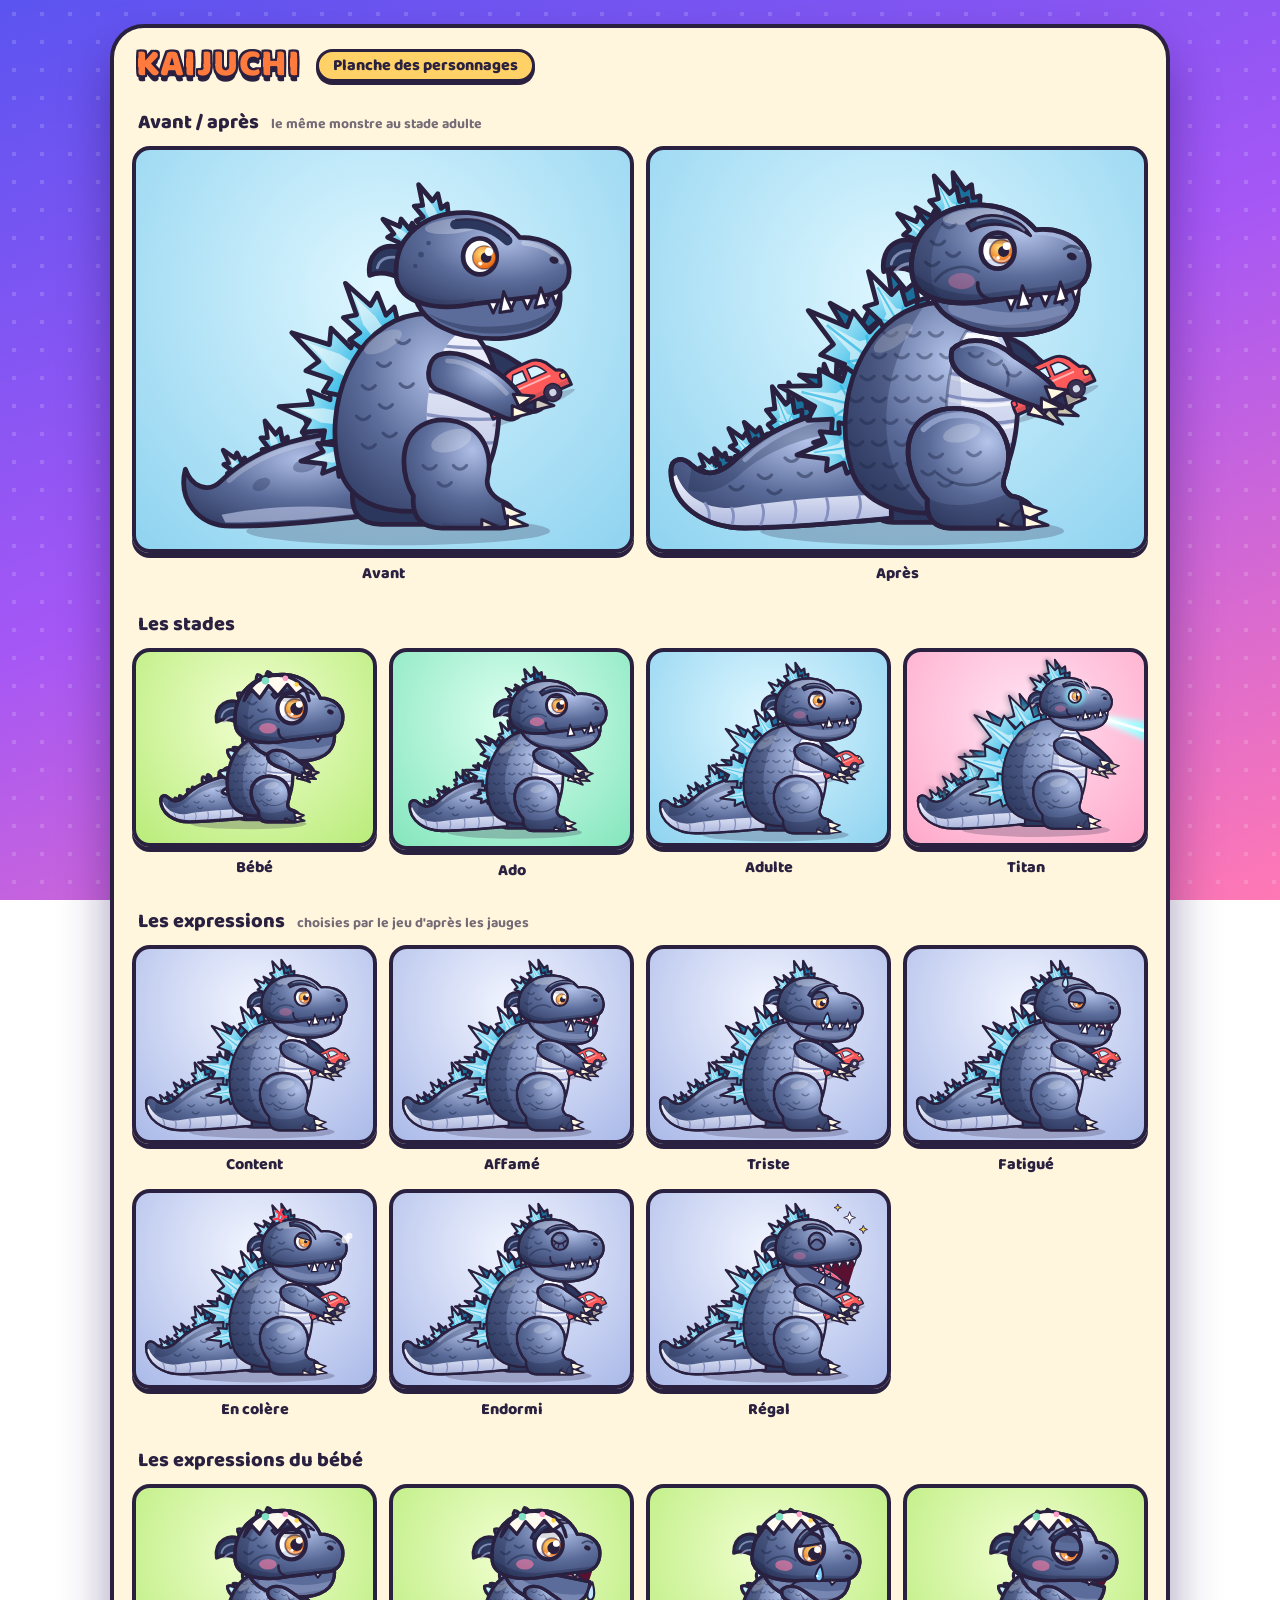
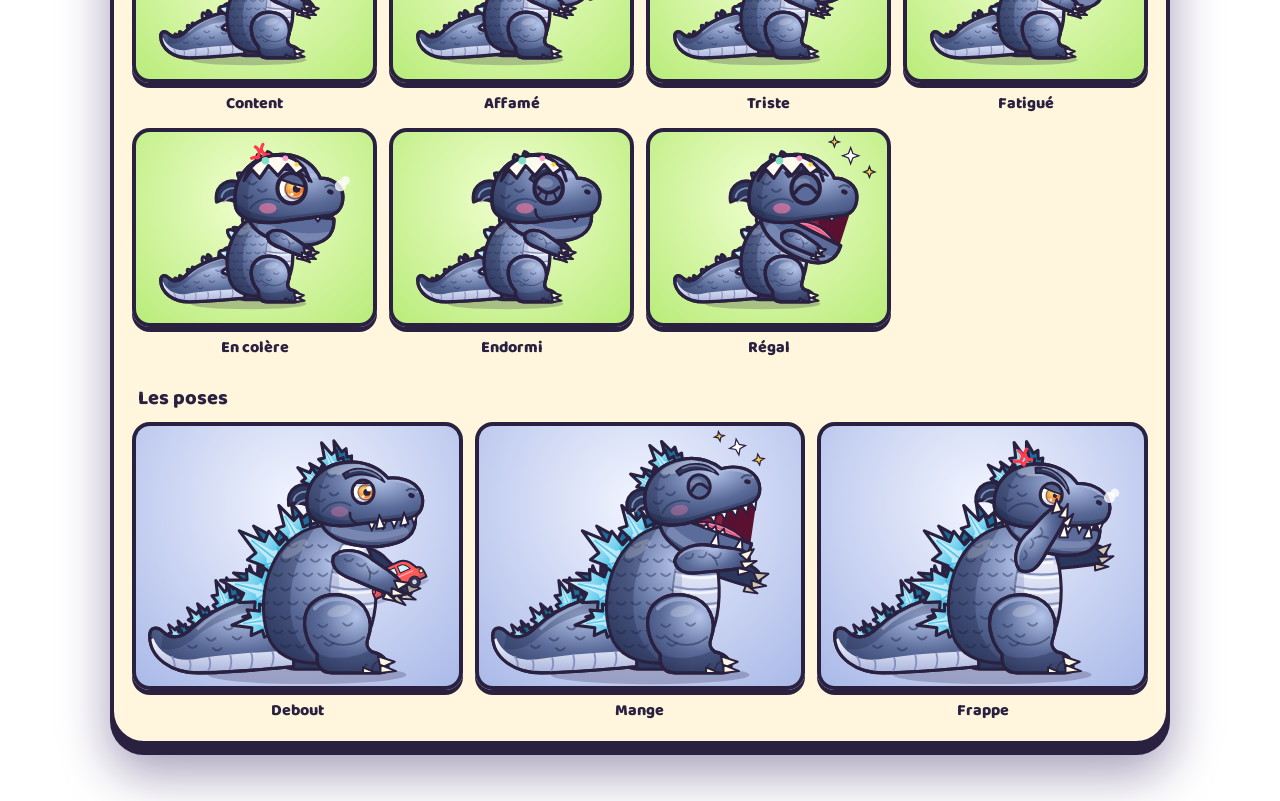
==== commit b36cc3de: "Grondo : bras avant au premier plan, jambe du fond derrière la queue Co-Authored-By: Claude Fable 5." ====
--- a/planche.html
+++ b/planche.html
@@ -486,7 +486,7 @@
  <linearGradient id="${G('gbm')}" x1="0" y1="0" x2="1" y2="0"><stop offset="0" stop-color="#fff"/><stop offset=".25" stop-color="${c.glow}"/><stop offset="1" stop-color="${c.sp2}" stop-opacity="0"/></linearGradient>
  <filter id="${G('fl')}" x="-60%" y="-60%" width="220%" height="220%"><feGaussianBlur stdDeviation="7"/></filter></defs>`;
  s+=`<ellipse cx="-14" cy="3" rx="${f((d.sh||160)*bs)}" ry="${f(15*bs)}" fill="${L}" opacity=".24"/><g class="breath"><g transform="scale(${bs})" style="--lw:${f2(1/bs)}">${d.body(t)}</g>`;
- s+=`<g transform="translate(${f(d.H[0]*bs)},${f(d.H[1]*bs-(1-bs)*(d.lift||0))}) scale(${hs})" style="--lw:${f2(1/hs)}"><g class="nod">${beam}${d.head(t)}${hat}</g></g></g>`;
+ s+=`<g transform="translate(${f(d.H[0]*bs)},${f(d.H[1]*bs-(1-bs)*(d.lift||0))}) scale(${hs})" style="--lw:${f2(1/hs)}"><g class="nod">${beam}${d.head(t)}${hat}</g></g>${t.front?`<g transform="scale(${bs})" style="--lw:${f2(1/bs)}">${t.front}</g>`:""}</g>`;
  return s}
 function egg(u,d){const e=d.c,ec=[e.body,e.sp2,e.belly2,e.hi,e.sp2,e.sp,e.body];return `<defs><radialGradient id="gegg${u}" cx=".38" cy=".3" r=".8"><stop offset="0" stop-color="#ffffff"/><stop offset=".6" stop-color="#fff3d6"/><stop offset="1" stop-color="#f3c98a"/></radialGradient>
 <clipPath id="cegg${u}"><path d="M0 -206 C52 -206,84 -132,84 -82 C84 -34,48 -6,0 -6 C-48 -6,-84 -34,-84 -82 C-84 -132,-52 -206,0 -206 Z"/></clipPath></defs>
@@ -553,8 +553,9 @@
   const aa=t.pose=='frappe'?-82:t.pose=='mange'?-28:0;
   const back=[[-30,-218,-30,1],[-62,-181,-52,1.3],[-81,-131,-76,1.25],[-79,-85,-98,.95]],tl=[[-100,-125,-8,.8],[-146,-111,-22,.68],[-187,-81,-40,.52],[-224,-59,-36,.38]];
   const far=a=>a.map(q=>[q[0]+12,q[1]-7,q[2]+6,q[3]*.9]);
+  let s=`<g transform="translate(-56,-6)">${ol(LEGP,c.dark)}${toes('#cfc7b0')}<path d="M-22 -74 C-26 -116,10 -132,44 -124 C10 -110,0 -70,10 -30 L-2 -30 C-14 -42,-20 -58,-22 -74 Z" fill="${c.deep}" opacity=".4"/></g>`;
   // queue
-  let s=orns(pf,t,far(tl),t.bs,t.ss,0)+orns(pl,t,tl,t.bs,t.ss);
+  s+=orns(pf,t,far(tl),t.bs,t.ss,0)+orns(pl,t,tl,t.bs,t.ss);
   s+=`<clipPath id="${G('ct')}"><path d="${TAILP}"/></clipPath>`+ol(TAILP,gb)+`<g clip-path="url(#${G('ct')})"><path d="M-270 -52 C-256 -18,-228 -3,-190 -3 C-140 -3,-88 -8,-34 -13 L-34 -36 C-90 -34,-150 -30,-196 -22 C-226 -18,-252 -30,-262 -56 Z" fill="url(#${G('gl')})"/>
   <path d="M-70 -34 q4 12 -2 24 M-104 -31 q4 12 -2 25 M-138 -28 q4 12 -2 25 M-172 -24 q4 10 -2 22 M-204 -21 q4 8 0 18 M-232 -26 q6 8 4 18" stroke="${c.bl}" stroke-width="3" fill="none" stroke-linecap="round"/>
   <path d="M-36 -128 C-96 -132,-158 -112,-198 -74 C-214 -58,-230 -52,-246 -66 L-250 -40 C-230 -34,-212 -42,-196 -56 C-158 -90,-100 -106,-36 -104 Z" fill="${c.deep}" opacity=".28"/>
@@ -563,7 +564,6 @@
   // dos
   s+=orns(pf,t,far(back),t.bs,t.ss,0)+orns(pl,t,back,t.bs,t.ss);
   // membres du fond
-  s+=`<g transform="translate(-56,-6)">${ol(LEGP,c.dark)}${toes('#cfc7b0')}<path d="M-22 -74 C-26 -116,10 -132,44 -124 C10 -110,0 -70,10 -30 L-2 -30 C-14 -42,-20 -58,-22 -74 Z" fill="${c.deep}" opacity=".4"/></g>`;
   s+=`<g transform="translate(66,-184) rotate(${f(aa*.45+8)})">${ol(ARMP,c.dark)}${claws('#cfc7b0')}</g>`;
   // torse
   let bl='',hl='';for(let y=-214;y<-24;y+=24){bl+=`<path d="M14 ${y} Q66 ${y+15} 118 ${y}"/>`;hl+=`<path d="M22 ${y+6} Q66 ${y+20} 110 ${y+6}"/>`}
@@ -584,7 +584,7 @@
   <path d="M8 -58 C28 -40,56 -42,74 -58" stroke="${c.deep}" stroke-width="3" fill="none" opacity=".45" stroke-linecap="round"/><path d="M86 -4 q2 -12 12 -16 M72 -2 q0 -8 6 -12" stroke="${L}" stroke-width="2.6" fill="none" stroke-linecap="round" opacity=".6"/>
   <ellipse cx="34" cy="-100" rx="20" ry="9" fill="#fff" opacity=".22" transform="rotate(-14 34 -100)"/><path class="ol" d="${LEGP}" fill="none"/>${toes(IV)}</g>`;
   // bras avant (pivot à l'épaule)
-  s+=`<g transform="translate(42,-178) rotate(${aa})"><clipPath id="${G('ca')}"><path d="${ARMP}"/></clipPath>`+(t.held&&!aa?`<g transform="translate(96,46) rotate(-24)">${car(0,0,'#ff5a5a',1,1.25)}</g>`:'')+`${ol(ARMP,gb)}<g clip-path="url(#${G('ca')})"><path d="M-20 14 C10 30,50 44,96 56 L96 70 L-20 40 Z" fill="${c.deep}" opacity=".32"/>${marks([[4,-6],[24,2],[44,14]],c.deep,.4)}</g>
+  t.front=`<g transform="translate(42,-178) rotate(${aa})"><clipPath id="${G('ca')}"><path d="${ARMP}"/></clipPath>`+(t.held&&!aa?`<g transform="translate(96,46) rotate(-24)">${car(0,0,'#ff5a5a',1,1.25)}</g>`:'')+`${ol(ARMP,gb)}<g clip-path="url(#${G('ca')})"><path d="M-20 14 C10 30,50 44,96 56 L96 70 L-20 40 Z" fill="${c.deep}" opacity=".32"/>${marks([[4,-6],[24,2],[44,14]],c.deep,.4)}</g>
   <path d="M-4 -14 C12 -20,32 -12,46 0" stroke="${c.hi}" stroke-width="5" fill="none" opacity=".6" stroke-linecap="round"/><path d="M40 6 q8 10 4 22" stroke="${c.deep}" stroke-width="3" fill="none" opacity=".45" stroke-linecap="round"/><path class="ol" d="${ARMP}" fill="none"/>${claws(IV)}</g>`;
   return s},
  head(t){const{c,gb,p,G,fl}=t,baby=t.k=='bebe',M=GMOOD[t.mood]||GMOOD.content;
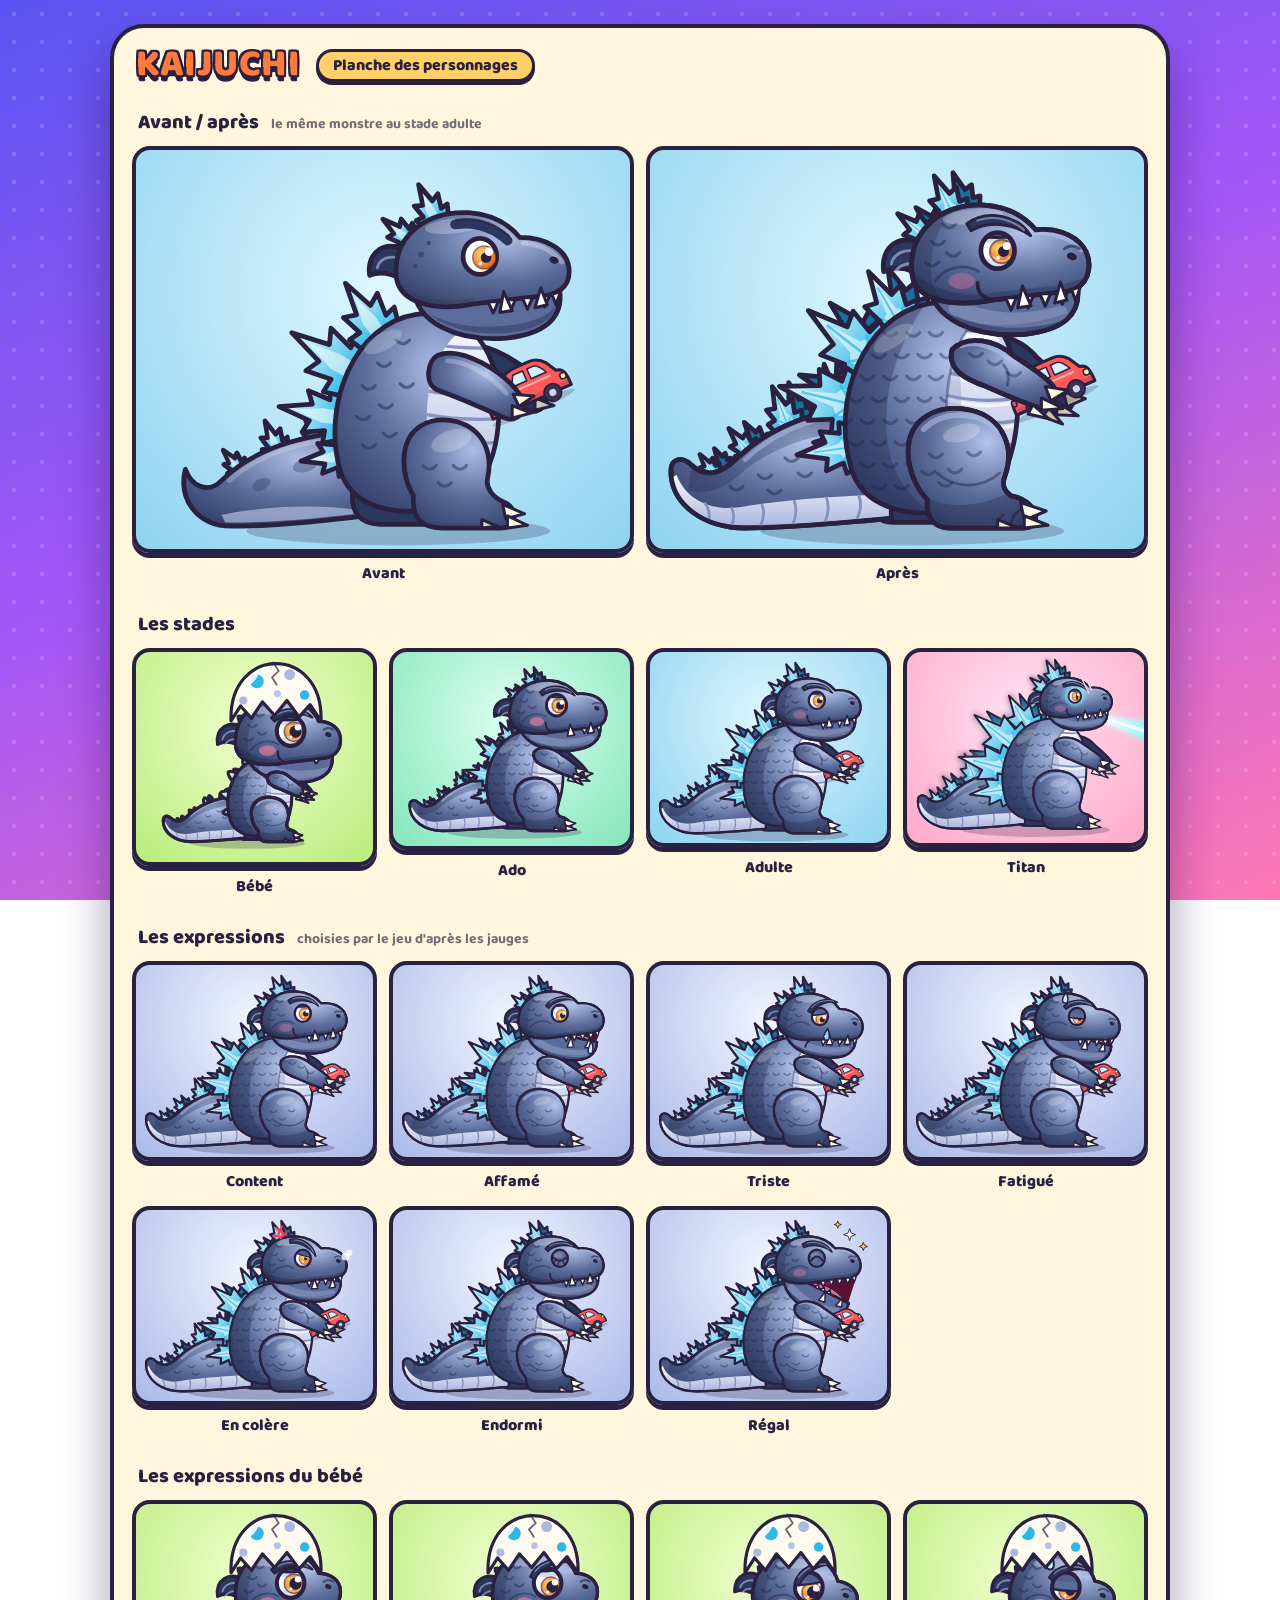
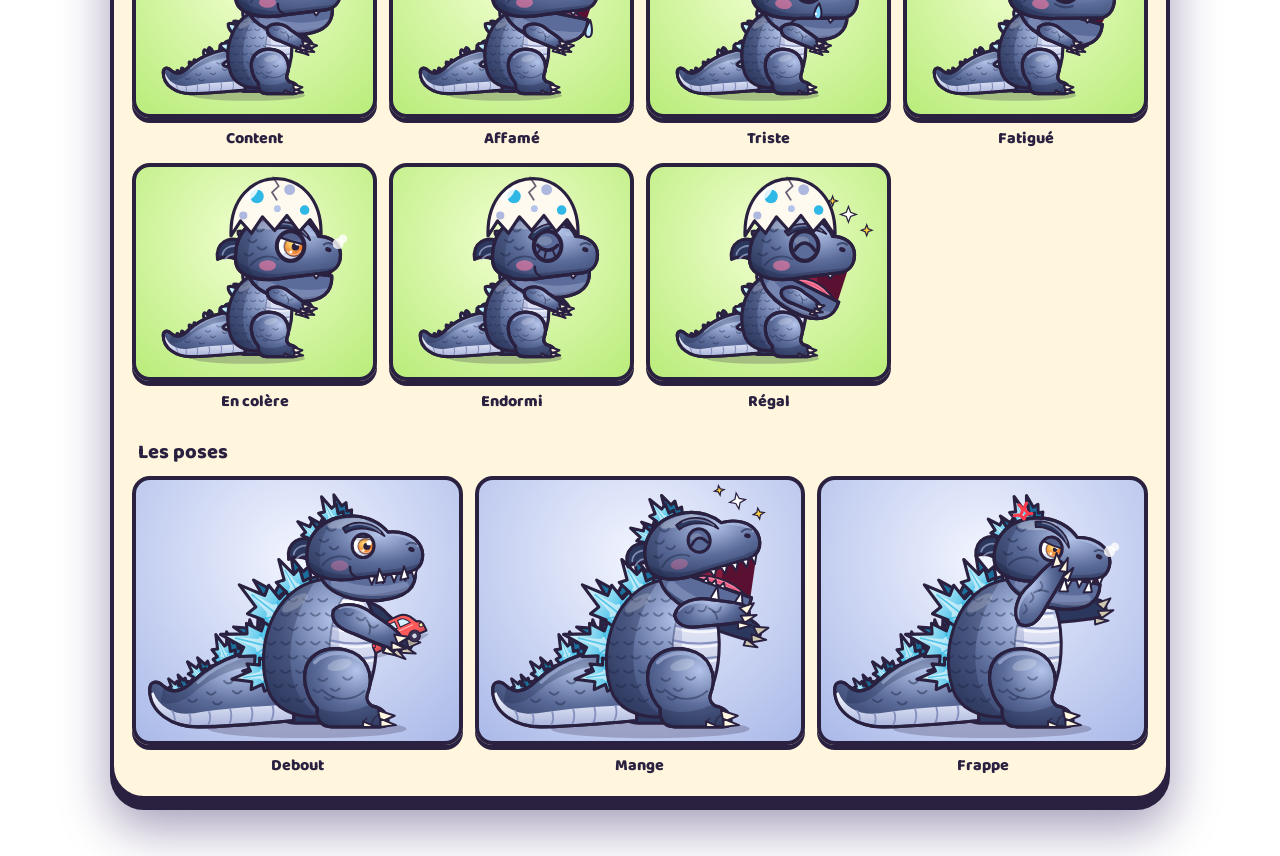
==== commit 9ddedaca: "Bébé : coquille d'œuf plus grosse Co-Authored-By: Claude Fable 5.2 <noreply@anthropic.com>" ====
--- a/planche.html
+++ b/planche.html
@@ -478,7 +478,8 @@
  t.k=k;t.mood=o.mood||"content";t.pose=o.pose||"debout";
  t.held=p.hold&&full?`<g transform="translate(${d.hand}) rotate(-24)">${car(0,0,'#ff5a5a',1,1.25)}</g>`:'';
  const bm=d.bm||[0,0],beam=p.beam&&full?`<g transform="translate(${bm})"><g class="beam"><path d="M90 16 L640 110 L600 250 L90 36 Z" fill="url(#${G('gbm')})" filter="${t.fl}"/><path d="M92 20 L620 150 L604 208 L92 32 Z" fill="url(#${G('gbm')})"/><path d="M94 23 L560 160 L556 178 L94 29 Z" fill="#fff" opacity=".9"/></g></g>`:'';
- const hat=p.hat&&d.hat?`<g transform="translate(${d.hat[0]},${d.hat[1]}) scale(${d.hat[2]})" style="--lw:${f2(1/(hs*d.hat[2]))}"><path class="ol" d="M-52 -40 L-40 -58 L-27 -44 L-13 -64 L2 -48 L17 -66 L31 -50 L45 -60 L52 -40 C44 -92,-36 -96,-52 -40 Z" fill="#fffaf0"/><circle cx="-18" cy="-72" r="6" fill="#7fe0c3"/><circle cx="14" cy="-76" r="4.5" fill="#ff9ecb"/><circle cx="32" cy="-66" r="3.5" fill="#ffd23f"/></g>`:'';
+ const SHELL='M-66 -38 L-52 -60 L-36 -42 L-20 -66 L-2 -46 L16 -68 L34 -44 L50 -62 L66 -38 C70 -150,-70 -150,-66 -38 Z';
+ const hat=p.hat&&d.hat?`<g transform="translate(${d.hat[0]},${d.hat[1]}) scale(${d.hat[2]})" style="--lw:${f2(1/(hs*d.hat[2]))}"><clipPath id="${G('csh')}"><path d="${SHELL}"/></clipPath><path d="${SHELL}" fill="#fffaf0"/><g clip-path="url(#${G('csh')})"><circle cx="-28" cy="-96" r="10" fill="${c.sp2}"/><circle cx="20" cy="-106" r="8" fill="${c.belly2}"/><circle cx="42" cy="-76" r="7" fill="${c.sp2}"/><circle cx="-48" cy="-68" r="6" fill="${c.belly2}"/><circle cx="2" cy="-78" r="5" fill="${c.hi}"/><path d="M18 -126 C54 -112,66 -72,62 -36 L90 -36 L90 -140 Z" fill="#e2a45c" opacity=".32"/><ellipse cx="-36" cy="-104" rx="8" ry="16" fill="#fff" opacity=".85" transform="rotate(34 -36 -104)"/></g><path d="M-4 -124 l8 13 l-10 9 l7 11" stroke="${L}" stroke-width="2.6" fill="none" stroke-linecap="round" stroke-linejoin="round" opacity=".7"/><path class="ol" d="${SHELL}" fill="none"/></g>`:'';
  let s=`<defs><radialGradient id="${G('gb')}" cx=".62" cy=".28" r=".9"><stop offset="0" stop-color="${c.hi}"/><stop offset=".5" stop-color="${c.body}"/><stop offset="1" stop-color="${c.dark}"/></radialGradient>
  <linearGradient id="${G('gl')}" x1="0" y1="0" x2="0" y2="1"><stop offset="0" stop-color="${c.belly}"/><stop offset="1" stop-color="${c.belly2}"/></linearGradient>
  <linearGradient id="${G('gs')}" x1="0" y1="1" x2="0" y2="0"><stop offset="0" stop-color="${c.sp2}"/><stop offset="1" stop-color="${c.sp}"/></linearGradient>
@@ -541,7 +542,7 @@
  if(M.lid<.5)s+=`<ellipse class="lid" rx="${f(r*.98)}" ry="${f(r*1.05)}" fill="${c.body}" stroke="${L}" stroke-width="3"/>`;
  return s+`<ellipse class="ol" rx="${f(rx)}" ry="${r}" fill="none"/></g>`}
 
-Object.assign(D[0],{H:[52,-262],hand:[140,-134],
+Object.assign(D[0],{H:[52,-262],hand:[140,-134],hat:[0,-4,1.12],
  c:{body:'#5b6c9a',hi:'#b4c4ea',dark:'#2c375e',deep:'#1c2444',belly:'#f6f8ff',belly2:'#aeb8de',bl:'#8590bf',sp:'#f2ffff',sp2:'#2fb8e6',spd:'#1a6f9c',i1:'#ffe27a',i2:'#e8590c',glow:'#7df9ff'},
  body(t){const{c,gb,p,G}=t,baby=t.k=='bebe',pl=baby?'gbump':'gplate',pf=baby?'gbumpFar':'gfar';
   const TAILP='M-36 -128 C-96 -132,-158 -112,-198 -74 C-214 -58,-230 -52,-246 -66 C-256 -76,-268 -74,-268 -60 C-268 -24,-232 0,-190 0 C-140 0,-88 -6,-36 -10 Z',
@@ -628,7 +629,7 @@
   return s+'</g>'}
 });
 /* ---------- planche de validation ---------- */
-const VB={bebe:'-185 -258 360 290',ado:'-240 -332 440 360',adulte:'-290 -398 520 420',titan:'-335 -440 590 475'};
+const VB={bebe:'-190 -296 370 328',ado:'-240 -332 440 360',adulte:'-290 -398 520 420',titan:'-335 -440 590 475'};
 const MOODN={content:'Content',faim:'Affamé',triste:'Triste',fatigue:'Fatigué',colere:'En colère',dodo:'Endormi',miam:'Régal'};
 const POSEN={debout:'Debout',mange:'Mange',frappe:'Frappe'};
 let cellN=0;
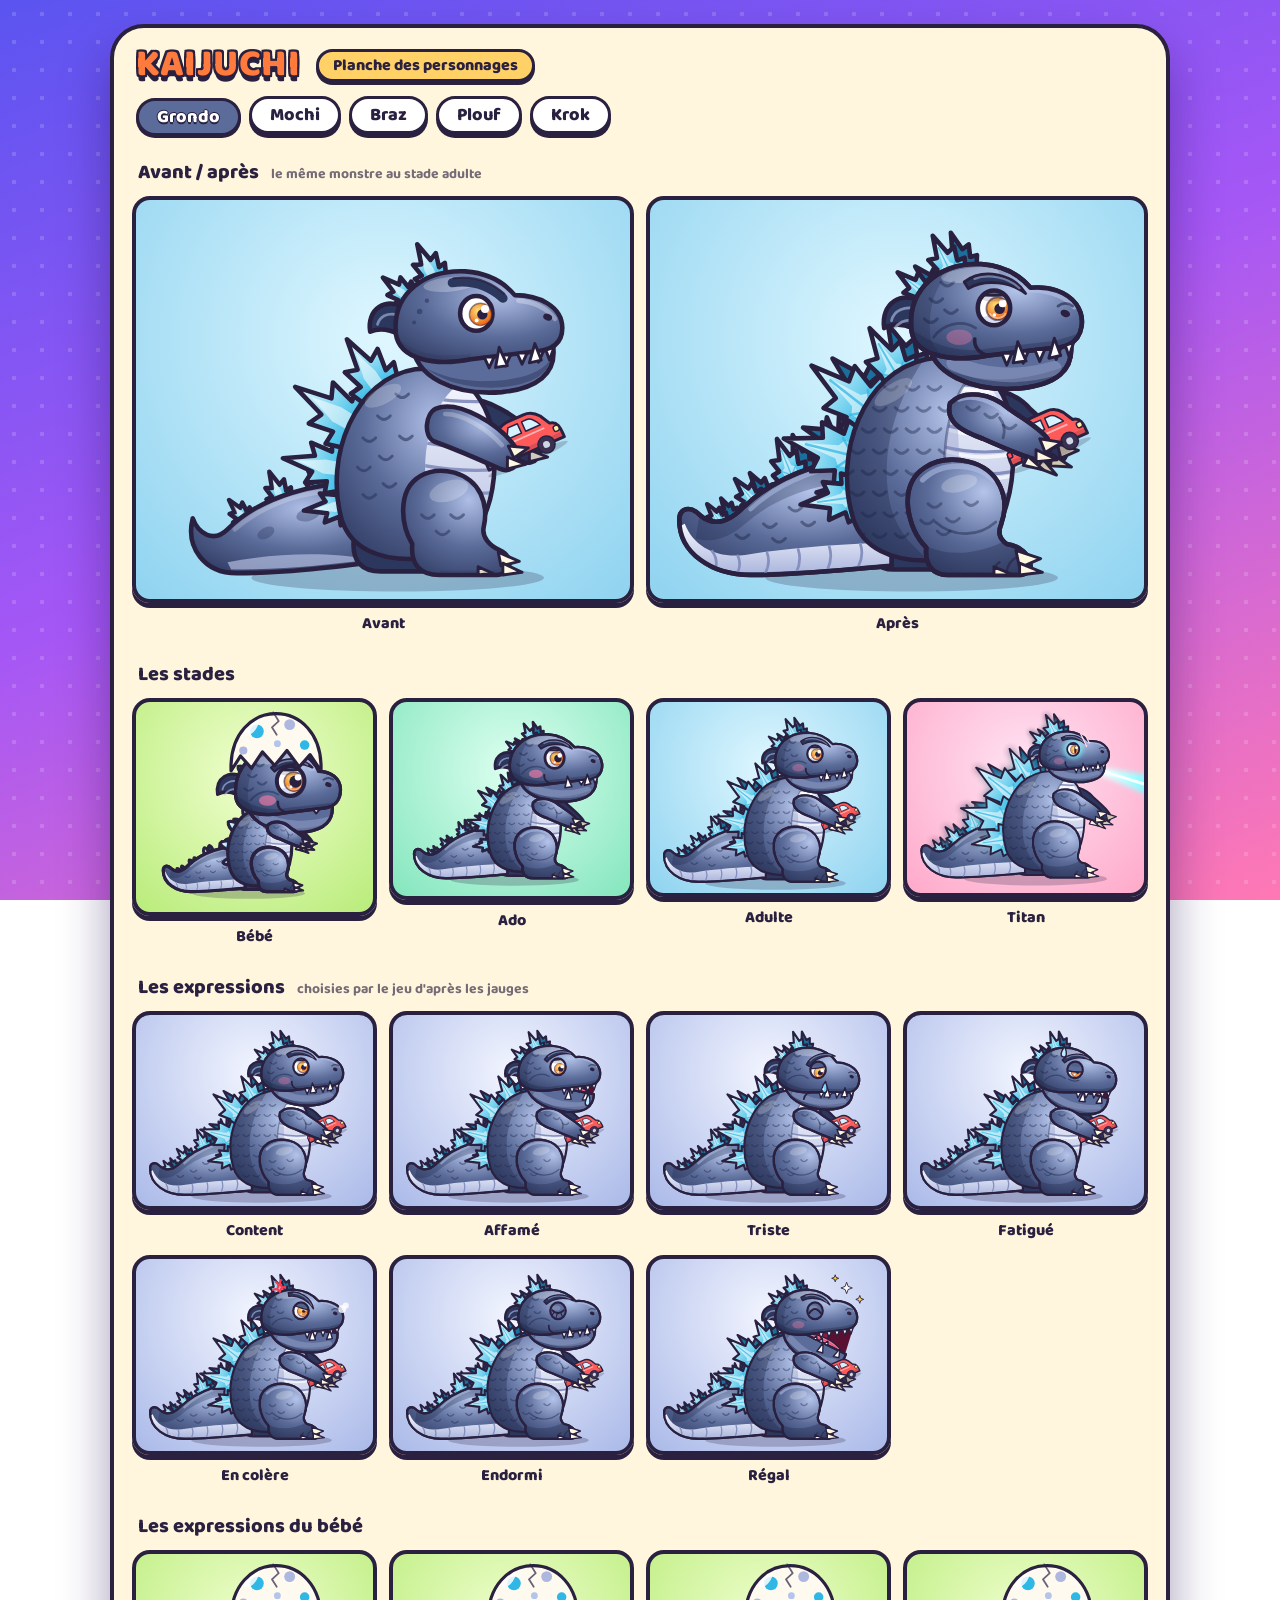
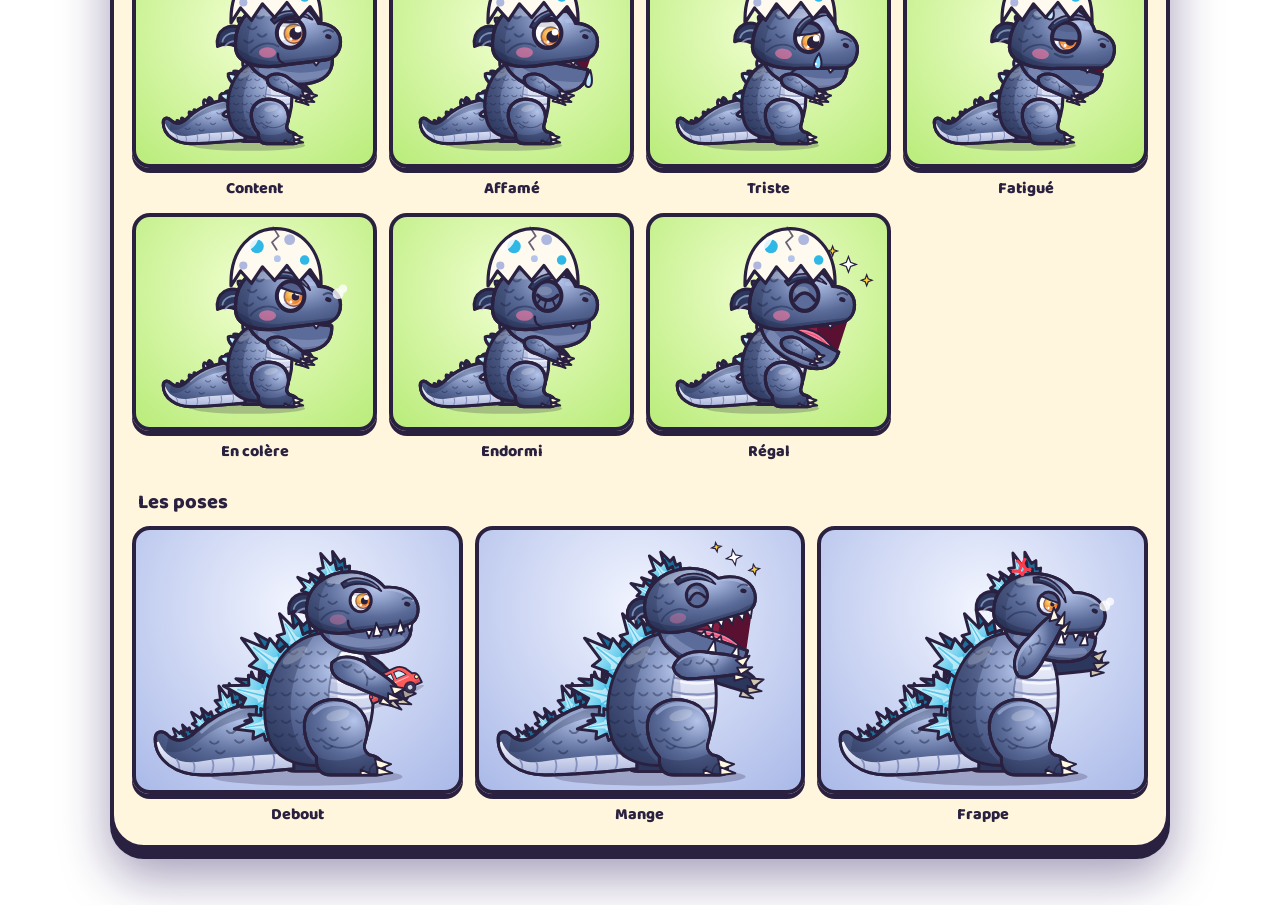
==== commit f881a4d7: "Lot 6 : Mochi, Braz, Plouf et Krok redessinés sur la planche (expressions, poses) Co-Authored-By: Cl" ====
--- a/planche.html
+++ b/planche.html
@@ -153,8 +153,11 @@
 .cell svg{display:block;width:100%;height:auto}
 .cell figcaption{font-size:16px;font-weight:800;margin-top:8px}
 @media(max-width:700px){.g3,.g4{grid-template-columns:repeat(2,minmax(0,1fr))}}
+.tabs{display:flex;gap:8px;flex-wrap:wrap;margin:6px 4px 0}
+.tab{font:inherit;font-weight:800;font-size:18px;color:inherit;background:#fff;border:3px solid var(--ink);border-radius:999px;padding:2px 18px;box-shadow:0 4px 0 var(--ink);cursor:pointer}
+.tab.on{background:var(--col);color:#fff;text-shadow:0 2px 0 var(--ink),1px 0 var(--ink),-1px 0 var(--ink),0 -1px var(--ink);transform:translateY(2px);box-shadow:0 2px 0 var(--ink)}
 </style></head><body>
-<div class="app"><div class="top"><div class="logo">KAIJUCHI</div><div class="chip stage">Planche des personnages</div></div><div id="planche"></div></div>
+<div class="app"><div class="top"><div class="logo">KAIJUCHI</div><div class="chip stage">Planche des personnages</div></div><div class="tabs" id="tabs"></div><div id="planche"></div></div>
 <script>
 const L='#2a2140';
 function mb(a){return()=>{a|=0;a=a+0x6D2B79F5|0;let t=Math.imul(a^a>>>15,1|a);t=t+Math.imul(t^t>>>7,61|t)^t;return((t^t>>>14)>>>0)/4294967296}}
@@ -628,8 +631,162 @@
   if(t.mood=='fatigue')s+=`<path class="ol2" d="M-6 -80 C-14 -66,-14 -56,-6 -56 C2 -56,2 -66,-6 -80 Z" fill="#bfeaff"/>`;
   return s+'</g>'}
 });
+/* ---------- Mochi, Braz, Plouf, Krok v2 : même système que Grondo ---------- */
+const V1=[GRONDO_V1].concat(D.slice(1).map(d=>Object.assign({},d,{id:d.id+'0'})));
+const gopen=(t,M)=>Math.max(M.jaw,t.pose=='mange'?28:0);
+const garm=t=>t.pose=='frappe'?-82:t.pose=='mange'?-28:0;
+const gtilt=t=>t.pose=='mange'?-10:t.pose=='frappe'?5:t.mood=='triste'||t.mood=='fatigue'?7:0;
+const gline=(d,w=4.5)=>`<path d="${d}" stroke="${L}" stroke-width="${w}" fill="none" stroke-linecap="round" stroke-linejoin="round"/>`;
+function gclip(t,id,path,fill,inner){return `<clipPath id="${t.G(id)}"><path d="${path}"/></clipPath><path d="${path}" fill="${fill}"/><g clip-path="url(#${t.G(id)})">${inner}</g><path class="ol" d="${path}" fill="none"/>`}
+function gjaw(t,jaw,o){const c=t.c,a=jaw*Math.PI/180,hx=o.hx,hy=o.hy,len=o.len,jx=hx+len*Math.cos(a),jy=hy+len*Math.sin(a);let s='';
+ if(jaw>2)s+=`<path d="M${hx} ${hy} L${hx+len+6} ${hy-3} L${f(jx)} ${f(jy)} Z" fill="${o.inside||'#5a1030'}"/>`+(o.fire?`<ellipse cx="${f(hx+len*.55)}" cy="${f(hy+len*.3*Math.sin(a))}" rx="${f(len*.3)}" ry="${f(4+jaw*.45)}" fill="#ffb02e" filter="${t.fl}"/>`:'');
+ s+=`<g transform="rotate(${jaw} ${hx} ${hy})">`;
+ if(jaw>2)s+=ol2(`M${hx+38} ${hy+1} C${hx+58} ${hy-17},${hx+len-38} ${hy-19},${hx+len-10} ${hy-1} Z`,o.fire?'#ffd23f':'#ff7d9c');
+ s+=gclip(t,'cj',o.path,o.fill||c.body,`<path d="M-200 ${hy+30} L200 ${hy+12} L200 200 L-200 200 Z" fill="${c.deep}" opacity=".32"/>`);
+ if(jaw>2)(o.teeth||[]).forEach(x=>s+=tooth(x,hy-.5,5,-9));
+ if(t.mood=='faim'){const x=hx+len-12;s+=`<path class="ol2" d="M${x} ${hy} c-6 16,-6 28,1 28 c7 0,7 -12,-1 -28 Z" fill="#bfeaff"/>`}
+ return s+(o.extra||'')+'</g>'}
+function gbrow(t,M,x,y,k=1,sc=1){const c=t.c;return `<g transform="translate(${x},${y}) scale(${sc}) rotate(${f((M.b+t.p.brow*.5)*k)})">${ol2('M-34 6 C-18 -14,16 -16,34 2 C16 -6,-12 -4,-28 12 Z',c.dark)}<path d="M-24 0 C-10 -10,12 -10,26 -2" stroke="${c.hi}" stroke-width="2.5" fill="none" stroke-linecap="round" opacity=".5"/></g>`}
+const gcorner=(M,x,y)=>M.m=='frown'?gline(`M${x} ${y} c-10 1,-17 8,-18 18`,4):M.m=='grit'?'':gline(`M${x} ${y} c-10 -2,-16 -9,-15 -18`,4);
+function gextra(t,o){const m=t.mood;let s='';
+ if(m=='triste'){const[x,y]=o.tear;s+=`<path class="ol2" d="M${x} ${y} c-8 14,-8 26,0 26 c8 0,8 -12,0 -26 Z" fill="#7fd4ff"/><circle cx="${x-3}" cy="${y+18}" r="2" fill="#fff"/>`}
+ if(m=='colere'){const[x,y]=o.anger;s+=`<g transform="translate(${x},${y})"><path d="M-12 -10 q10 6 4 16 M0 -14 q-6 10 4 16 M-18 8 q10 -4 16 4 M10 2 q-10 0 -12 10" stroke="#ff3b4e" stroke-width="5" fill="none" stroke-linecap="round"/></g>`}
+ if(m=='miam'){const[x,y]=o.spark;s+=`<polygon points="${star(x,y,13,5,4)}" fill="#fff" stroke="${L}" stroke-width="2"/><polygon points="${star(x+30,y+26,9,3.5,4)}" fill="#ffd23f" stroke="${L}" stroke-width="2"/><polygon points="${star(x-26,y-22,8,3,4)}" fill="#ffd23f" stroke="${L}" stroke-width="2"/>`}
+ if(m=='fatigue'){const[x,y]=o.sweat;s+=`<path class="ol2" d="M${x} ${y} c-8 14,-8 24,0 24 c8 0,8 -10,0 -24 Z" fill="#bfeaff"/>`}
+ return s}
+
+/* ===== Mochi ===== */
+Object.assign(D[1].c,{deep:'#3c8a24',spd:'#d94a86'});
+Object.assign(D[1],{hat:[6,-24,1.12],
+ body(t){const{c,gb}=t,aa=garm(t),B='M-100 -96 C-100 -160,-52 -196,6 -196 C66 -196,106 -152,106 -94 C106 -42,66 -10,6 -10 C-56 -10,-100 -42,-100 -96 Z',
+   TL='M-66 -78 C-104 -90,-142 -76,-152 -50 C-158 -30,-148 -10,-124 -8 C-100 -6,-76 -10,-56 -20 Z',FT='M-30 -34 C-8 -50,38 -42,46 -18 C50 -6,42 0,32 0 L-24 0 C-40 0,-44 -18,-30 -34 Z',
+   AR='M0 0 C16 -12,46 -4,52 14 C54 24,44 31,34 27 C20 22,6 18,-2 12 C-8 8,-6 2,0 0 Z',toes=`<path d="M22 -2 q2 -11 11 -8 M7 -2 q2 -11 11 -9" stroke="${L}" stroke-width="2.6" fill="none" stroke-linecap="round" opacity=".75"/>`;
+  let s=`<g transform="translate(-34,-2)">${ol(FT,c.dark)}</g>`;
+  s+=orns('gum',t,[[-124,-76,-36,.62],[-148,-54,-66,.5]],t.bs,t.ss)+gclip(t,'ct',TL,gb,`<path d="M-160 -24 C-130 -10,-90 -12,-50 -26 L-50 0 L-160 0 Z" fill="${c.belly2}" opacity=".8"/><path d="M-66 -78 C-104 -90,-142 -76,-152 -50 L-138 -44 C-128 -62,-100 -70,-66 -60 Z" fill="${c.deep}" opacity=".25"/><circle cx="-112" cy="-52" r="7" fill="${c.hi}" opacity=".6"/>`);
+  s+=orns('gum',t,[[-93,-60,-112,.85],[-103,-112,-84,1.05],[-86,-162,-56,1.1],[-50,-191,-30,.95]],t.bs,t.ss);
+  s+=`<g transform="translate(84,-132) rotate(${f(aa*.4)})">${ol(AR,c.dark)}</g>`;
+  s+=torso(t,B,[46,-92,56,74],{shade:'M-110 -42 C-60 -6,0 -2,80 -18 L80 0 L-110 0 Z',inside:`<path d="M-110 -40 C-104 -150,-60 -200,0 -206 C-40 -170,-58 -110,-44 -62 C-36 -38,-14 -22,8 -8 L-110 0 Z" fill="${c.deep}" opacity=".24"/><ellipse cx="46" cy="-92" rx="56" ry="74" fill="none" stroke="${c.dark}" stroke-width="3" opacity=".4"/>`});
+  s+=`<circle cx="-60" cy="-130" r="10" fill="${c.hi}" opacity=".6"/><circle cx="-74" cy="-96" r="7" fill="${c.hi}" opacity=".6"/><circle cx="-42" cy="-160" r="6" fill="${c.hi}" opacity=".6"/><circle cx="-52" cy="-66" r="8" fill="${c.hi}" opacity=".6"/><circle cx="-30" cy="-112" r="5" fill="${c.hi}" opacity=".6"/>
+  <path d="M24 -192 C62 -190,92 -160,100 -124" stroke="${c.hi}" stroke-width="6" fill="none" opacity=".75" stroke-linecap="round"/>`;
+  s+=`<g transform="translate(38,0)">${gclip(t,'cg',FT,gb,`<path d="M-44 -14 C-10 -2,30 -4,52 -18 L52 0 L-44 0 Z" fill="${c.deep}" opacity=".3"/><ellipse cx="6" cy="-32" rx="16" ry="6" fill="#fff" opacity=".32" transform="rotate(-10 6 -32)"/>`)}${toes}</g>`;
+  t.front=(aa?'':t.held)+`<g transform="translate(60,-126) rotate(${aa} 4 8)">${gclip(t,'ca',AR,gb,`<path d="M-8 14 C10 22,30 30,54 30 L54 40 L-8 32 Z" fill="${c.deep}" opacity=".3"/>`)}<path d="M8 2 C22 -2,36 4,44 14" stroke="#fff" stroke-width="4" fill="none" opacity=".38" stroke-linecap="round"/><path d="M41 27 q6 -3 8 -9 M31 26 q5 -2 6 -6" stroke="${L}" stroke-width="2.4" fill="none" stroke-linecap="round" opacity=".55"/></g>`;
+  return s},
+ head(t){const{c,gb,p}=t,M=GMOOD[t.mood]||GMOOD.content,j=gopen(t,M),HP='M-90 0 C-92 -58,-46 -96,6 -96 C52 -96,82 -72,94 -42 C114 -38,128 -24,128 -6 C128 14,114 26,96 30 C84 62,46 84,0 84 C-50 84,-88 50,-90 0 Z';
+  let s=`<g transform="rotate(${gtilt(t)} -20 60)">`+orns('gum',t,[[-66,-64,-48,.8],[-32,-90,-22,.95],[10,-96,4,.75]],t.hs,t.ss);
+  s+=gclip(t,'ch',HP,gb,`<path d="M-100 20 C-60 84,50 98,112 30 L112 100 L-100 100 Z" fill="${c.deep}" opacity=".24"/><path d="M-100 0 C-100 -70,-50 -104,0 -104 C-40 -80,-62 -40,-60 0 C-58 30,-40 56,-14 72 L-100 72 Z" fill="${c.deep}" opacity=".18"/><ellipse cx="-12" cy="-76" rx="38" ry="9" fill="#fff" opacity=".34" transform="rotate(-8 -12 -76)"/><path d="M96 -38 Q116 -34 122 -18" stroke="#fff" stroke-width="5" fill="none" opacity=".45" stroke-linecap="round"/><circle cx="-56" cy="34" r="9" fill="${c.hi}" opacity=".5"/><circle cx="-40" cy="52" r="6" fill="${c.hi}" opacity=".5"/>`);
+  if(j>8)s+=ol2(`M46 26 C66 36,96 32,110 18 C${f(118+j*.2)} ${f(36+j*1.1)},74 ${f(50+j*1.5)},46 26 Z`,'#7d1b40')+`<path d="M62 ${f(40+j*.5)} C76 ${f(34+j*.5)},92 ${f(34+j*.4)},102 ${f(30+j*.3)} C100 ${f(44+j)},76 ${f(50+j)},62 ${f(40+j*.5)} Z" fill="#ff7d9c"/>`+tooth(92,27,5,9);
+  else if(M.m=='frown')s+=gline('M56 46 Q82 26 106 38');
+  else if(M.m=='grit')s+=ol2('M54 28 L108 22 L106 38 L58 46 Z','#fff')+gline('M68 27 l2 17 M82 25 l2 17 M95 24 l1 16',2.4);
+  else if(t.mood=='dodo')s+=gline('M58 32 Q84 46 106 26');
+  else if(t.mood=='fatigue')s+=gline('M60 36 Q82 40 104 30');
+  else s+=ol2('M52 30 C70 40,96 36,108 22 C108 48,72 62,52 30 Z','#7d1b40')+`<path d="M66 44 C76 38,92 38,100 34 C96 48,78 54,66 44 Z" fill="#ff7d9c"/>`+tooth(92,29,5,9);
+  if(t.mood=='faim')s+=`<path class="ol2" d="M100 40 c-6 16,-6 28,1 28 c7 0,7 -12,-1 -28 Z" fill="#bfeaff"/>`;
+  s+=`<ellipse cx="117" cy="-12" rx="4" ry="3" fill="${L}"/><ellipse cx="18" cy="32" rx="18" ry="10.5" fill="#ff7fa8" opacity=".65"/><circle cx="-46" cy="-22" r="3" fill="${c.dark}" opacity=".6"/><circle cx="-56" cy="-8" r="2.4" fill="${c.dark}" opacity=".6"/><circle cx="-42" cy="-4" r="2.2" fill="${c.dark}" opacity=".6"/>`;
+  return s+geye(t,42,-14,24,M)+gbrow(t,M,44,-50,.7,.72)+gextra(t,{tear:[66,14],anger:[-34,-116],spark:[108,-88],sweat:[-22,-108]})+'</g>'}});
+
+/* ===== Braz ===== */
+Object.assign(D[2].c,{deep:'#560c1c',spd:'#c23a10'});
+Object.assign(D[2],{
+ body(t){const{c,gb,fl}=t,aa=garm(t),B='M-70 -70 C-100 -140,-72 -226,0 -240 C72 -248,114 -200,106 -136 C100 -80,72 -24,16 -18 C-30 -14,-58 -34,-70 -70 Z',
+   TL='M-44 -112 C-104 -112,-150 -124,-184 -160 C-196 -172,-222 -170,-226 -150 C-230 -100,-190 -44,-130 -26 C-96 -17,-66 -14,-40 -14 Z';
+  const crack=(d,w=4.5)=>`<path d="${d}" stroke="#ff7a00" stroke-width="${w+7}" fill="none" stroke-linecap="round" stroke-linejoin="round" filter="${fl}" opacity=".9"/><path d="${d}" stroke="#ffd23f" stroke-width="${w}" fill="none" stroke-linecap="round" stroke-linejoin="round"/><path d="${d}" stroke="#fff" stroke-width="1.4" fill="none" stroke-linecap="round" stroke-linejoin="round" opacity=".8"/>`;
+  let s=`<g transform="translate(-58,-4)">${ol(LEG,c.dark)}${NAILS}</g>`;
+  s+=orns('flame',t,[[-212,-166,-44,1.25],[-114,-116,-6,.7],[-156,-134,-24,.62]],t.bs,t.ss);
+  s+=gclip(t,'ct',TL,gb,`<path d="M-232 -110 C-200 -50,-110 -24,-40 -18 L-40 0 L-240 0 Z" fill="${c.belly2}" opacity=".5"/><path d="M-44 -112 C-104 -112,-150 -124,-184 -160 C-196 -172,-222 -170,-226 -150 L-208 -140 C-188 -150,-168 -120,-130 -102 C-100 -92,-70 -92,-44 -92 Z" fill="${c.deep}" opacity=".3"/>`)+crack('M-150 -70 l14 -14 l12 10 l12 -16 M-198 -122 l12 -8 l8 14');
+  s+=orns('flame',t,[[-80,-84,-98,.85],[-89,-130,-80,1.15],[-76,-182,-58,1.35],[-42,-224,-34,1.15]],t.bs,t.ss);
+  s+=`<g transform="translate(34,-16) rotate(${f(aa*.4)} 28 -166)">${ol(ARM,c.dark)}${CLAWS}</g>`;
+  s+=torso(t,B,[82,-130,54,98],{inside:`<path d="M-110 -40 C-104 -160,-70 -230,6 -252 C-34 -200,-50 -130,-34 -74 C-26 -46,-6 -28,16 -12 L-110 0 Z" fill="${c.deep}" opacity=".3"/><ellipse cx="82" cy="-130" rx="54" ry="98" fill="none" stroke="${c.deep}" stroke-width="3" opacity=".4"/>`+crack('M-66 -152 l16 16 l-8 18 l18 14 M-30 -212 l12 20 l-12 14 l10 16 M-58 -84 l20 8 l-4 16 l16 10 M-14 -128 l-12 18 l14 14 l-6 14')});
+  s+=`<path d="M30 -240 C66 -238,96 -212,102 -172" stroke="${c.hi}" stroke-width="6" fill="none" opacity=".65" stroke-linecap="round"/>`;
+  s+=`<g transform="translate(6,0)">${gclip(t,'cg',LEG,gb,`<path d="M-30 -56 C-10 -18,40 -12,90 -36 L120 0 L-30 0 Z" fill="${c.deep}" opacity=".32"/><path d="M-4 -100 C16 -118,48 -118,70 -100" stroke="${c.hi}" stroke-width="6" fill="none" opacity=".55" stroke-linecap="round"/>`)}${NAILS}${crack('M10 -70 l14 10 l-4 14 l14 8',3.5)}</g>`;
+  t.front=(aa?'':t.held)+`<g transform="translate(10,-10) rotate(${aa} 28 -166)">${gclip(t,'ca',ARM,gb,`<path d="M10 -150 C50 -140,90 -118,126 -100 L126 -80 L10 -128 Z" fill="${c.deep}" opacity=".32"/>`)}${CLAWS}${armHi}${ol2('M34 -186 L30 -208 L52 -190 Z','#fff3d0')}${crack('M50 -164 l12 8 l-2 10 l12 6',3)}</g>`;
+  return s},
+ head(t){const{c,gb,p,fl}=t,M=GMOOD[t.mood]||GMOOD.content,jaw=gopen(t,M),HORN='M-28 -58 C-44 -94,-80 -106,-108 -94 C-86 -88,-66 -70,-52 -42 Z',
+   UP='M-62 -8 C-66 -48,-36 -72,6 -72 C34 -72,52 -60,64 -48 L98 -40 C114 -36,122 -22,118 -8 C116 6,104 12,88 13 L18 22 C-22 30,-58 22,-62 -8 Z';
+  let s=`<g transform="rotate(${gtilt(t)} -30 30)"><g transform="translate(18,8)">${ol(HORN,'#cdb48a')}</g>`;
+  s+=gjaw(t,jaw,{hx:-36,hy:8,len:136,path:'M-46 4 L100 8 C104 36,86 52,52 56 C2 60,-44 42,-46 4 Z',inside:'#6b1420',fire:1,teeth:[34,50,66].slice(0,Math.min(3,p.teeth))});
+  s+=gclip(t,'ch',UP,gb,`<path d="M-70 -10 C-40 14,-10 20,20 14 L90 6 L124 -4 L124 30 L-70 30 Z" fill="${c.deep}" opacity=".3"/><path d="M-80 -10 C-80 -56,-44 -84,0 -84 C-34 -66,-48 -38,-46 -4 C-46 8,-40 16,-30 24 L-80 24 Z" fill="${c.deep}" opacity=".26"/><ellipse cx="-6" cy="-60" rx="28" ry="7" fill="#fff" opacity=".28" transform="rotate(-6 -6 -60)"/><path d="M60 -46 L98 -38 C108 -34,114 -26,116 -16" stroke="${c.hi}" stroke-width="6" fill="none" opacity=".55" stroke-linecap="round"/>`);
+  s+=ol(HORN,'#fff3d0')+`<path d="M-50 -64 q8 -8 16 -6 M-72 -80 q8 -8 14 -4" stroke="#c9a56a" stroke-width="3" fill="none" stroke-linecap="round"/><path d="M-36 -62 C-52 -86,-76 -96,-98 -92" stroke="#fff" stroke-width="3" fill="none" opacity=".7" stroke-linecap="round"/>`+ol2('M82 -42 L100 -74 L108 -36 Z','#fff3d0');
+  s+=`<path d="M-42 -30 l12 10 l-6 12 M-12 -58 l8 12 l-6 8" stroke="#ff7a00" stroke-width="9" fill="none" stroke-linecap="round" stroke-linejoin="round" filter="${fl}"/><path d="M-42 -30 l12 10 l-6 12 M-12 -58 l8 12 l-6 8" stroke="#ffd23f" stroke-width="3.5" fill="none" stroke-linecap="round" stroke-linejoin="round"/>
+  <ellipse cx="106" cy="-20" rx="4.6" ry="3.4" fill="${L}" transform="rotate(20 106 -20)"/><circle class="smk" cx="116" cy="-32" r="9" fill="#fff" opacity=".7"/><circle class="smk" cx="124" cy="-40" r="7" fill="#fff" opacity=".7" style="animation-delay:-1.7s"/>`;
+  TX[p.teeth].forEach(x=>s+=tooth(x,lipY(x)+.5,6,p.teeth<3?10:14));
+  s+=gcorner(M,18,22);if(p.cheek)s+=`<ellipse cx="-14" cy="4" rx="14" ry="8.5" fill="#ffb02e" opacity=".7"/>`;
+  return s+geye(t,22,-28,19,M)+gbrow(t,M,24,-55,1.2)+scar(t,40,-68)+gextra(t,{tear:[42,-4],anger:[-6,-100],spark:[118,-92],sweat:[-10,-78]})+'</g>'}});
+
+/* ===== Plouf ===== */
+Object.assign(D[3].c,{deep:'#084a66',spd:'#c93f84'});
+Object.assign(D[3],{
+ body(t){const{c,gb,gs,fl}=t,aa=garm(t),B='M-60 -56 C-86 -120,-56 -192,-4 -216 C32 -232,64 -214,74 -174 C84 -124,74 -56,24 -20 C-14 -8,-48 -22,-60 -56 Z',
+   TL='M-36 -96 C-92 -104,-150 -90,-190 -58 C-204 -46,-204 -22,-184 -12 C-132 -2,-80 -6,-36 -14 Z',
+   TF='M-176 -50 C-198 -96,-246 -114,-274 -94 C-256 -76,-250 -58,-256 -36 C-262 -12,-238 6,-212 -2 C-196 -6,-184 -14,-178 -24 Z',
+   SAIL='M2 -200 C-18 -252,-70 -266,-102 -234 C-106 -222,-100 -214,-98 -208 C-126 -202,-150 -172,-138 -146 C-134 -138,-128 -134,-124 -130 C-144 -116,-150 -88,-130 -68 L-40 -60 Z',
+   WL='M-10 -66 C-10 -100,16 -108,36 -102 C58 -96,66 -74,60 -52 C58 -42,66 -36,80 -32 C96 -34,112 -22,112 -8 C112 -2,106 0,98 0 L22 0 C4 0,-4 -12,-2 -32 C-8 -42,-10 -54,-10 -66 Z',
+   web=`<path d="M76 -28 L104 -8 M68 -18 L90 -2" stroke="${L}" stroke-width="2.6" stroke-linecap="round" opacity=".6"/>`,
+   AW='M22 -170 C44 -180,84 -158,102 -138 C112 -138,126 -134,128 -124 C122 -120,126 -110,118 -106 C110 -110,104 -104,96 -108 C74 -118,48 -130,24 -138 C12 -144,12 -164,22 -170 Z';
+  const ray=d=>`<path d="${d}" stroke="${c.sp2}" stroke-width="3" fill="none" stroke-linecap="round" opacity=".75"/>`;
+  const spot=(x,y,r)=>`<circle cx="${x}" cy="${y}" r="${r*2}" fill="${c.glow}" opacity=".8" filter="${fl}"/><circle cx="${x}" cy="${y}" r="${r}" fill="#eaffff"/>`;
+  let s=`<g transform="translate(-52,-4)">${ol(WL,c.dark)}</g>`+(t.glow?`<path d="${TF}" fill="${c.sp2}" filter="${fl}"/><path d="${SAIL}" fill="${c.sp2}" filter="${fl}"/>`:'');
+  s+=`<g transform="translate(14,-8)">${ol(TF,c.spd)}</g>`+gclip(t,'cf',TF,gs,`<path d="M-176 -50 C-198 -96,-246 -114,-274 -94 L-262 -86 C-240 -98,-210 -84,-190 -50 Z" fill="#fff" opacity=".4"/>`)+ray('M-190 -44 L-254 -90 M-198 -36 L-248 -58 M-198 -24 L-246 -20');
+  s+=gclip(t,'ct',TL,gb,`<path d="M-210 -16 C-132 -4,-84 -8,-36 -18 L-36 0 L-210 0 Z" fill="${c.belly2}" opacity=".8"/><path d="M-36 -96 C-92 -104,-150 -90,-190 -58 L-180 -46 C-150 -70,-96 -82,-36 -76 Z" fill="${c.deep}" opacity=".28"/>`)+spot(-150,-52,5)+spot(-112,-66,6)+spot(-76,-72,4.5);
+  s+=`<g transform="translate(12,-8)">${ol(SAIL,c.spd)}</g>`+gclip(t,'cs',SAIL,gs,`<path d="M2 -200 C-18 -252,-70 -266,-102 -234 L-92 -226 C-70 -248,-30 -236,-12 -196 Z" fill="#fff" opacity=".45"/>`)+ray('M-30 -180 L-74 -240 M-34 -196 L-42 -240 M-46 -160 L-130 -174 M-50 -150 L-104 -214 M-48 -110 L-134 -98 M-46 -126 L-128 -130');
+  s+=`<g transform="translate(22,-8) rotate(${f(aa*.4)} 22 -158)">${ol(AW,c.dark)}</g>`;
+  s+=torso(t,B,[42,-112,40,92],{shade:'M-80 -40 C-50 -8,0 -6,50 -22 L50 0 L-90 0 Z',inside:`<path d="M-90 -40 C-90 -140,-56 -200,0 -226 C-30 -180,-40 -120,-28 -70 C-22 -44,-6 -28,14 -14 L-90 0 Z" fill="${c.deep}" opacity=".28"/><ellipse cx="42" cy="-112" rx="40" ry="92" fill="none" stroke="${c.dark}" stroke-width="3" opacity=".4"/>`+spot(-32,-150,7)+spot(-44,-118,5)+spot(-38,-88,6)+spot(-18,-62,4)+spot(-10,-176,4.5)});
+  s+=`<path d="M14 -220 C44 -222,64 -204,72 -172" stroke="${c.hi}" stroke-width="6" fill="none" opacity=".7" stroke-linecap="round"/>`;
+  s+=`<g>${gclip(t,'cg',WL,gb,`<path d="M-20 -50 C0 -16,40 -10,84 -30 L116 0 L-20 0 Z" fill="${c.deep}" opacity=".3"/><ellipse cx="30" cy="-86" rx="18" ry="9" fill="#fff" opacity=".3" transform="rotate(-18 30 -86)"/>`)}${web}</g>`;
+  t.front=(aa?'':t.held)+`<g transform="rotate(${aa} 24 -158)">${gclip(t,'ca',AW,gb,`<path d="M10 -146 C50 -134,90 -116,130 -104 L130 -90 L10 -130 Z" fill="${c.deep}" opacity=".3"/>`)}<path d="M34 -164 C52 -164,76 -150,92 -134" stroke="#fff" stroke-width="5" fill="none" opacity=".32" stroke-linecap="round"/><path d="M108 -132 L120 -122 M106 -124 L116 -112" stroke="${L}" stroke-width="2.4" stroke-linecap="round" opacity=".6"/>${spot(52,-150,3.5)}</g>`;
+  return s},
+ head(t){const{c,gb,gs,p,fl}=t,M=GMOOD[t.mood]||GMOOD.content,jaw=gopen(t,M),FR='M0 0 C-16 -16,-42 -20,-64 -8 C-48 -6,-38 2,-30 13 C-20 11,-8 7,0 0 Z',
+   UP='M-58 -6 C-62 -46,-30 -68,10 -66 C44 -64,70 -54,92 -42 C112 -36,124 -22,120 -6 C116 8,102 13,86 14 L18 22 C-20 30,-54 20,-58 -6 Z';
+  const frond=(x,y,r,d)=>`<g transform="translate(${x},${y}) rotate(${r})"><g class="wig" style="animation-delay:${d}s">${t.glow?`<path d="${FR}" fill="${c.sp2}" filter="${fl}"/>`:''}${ol2(FR,gs)}<path d="M-8 2 L-52 -6 M-20 -8 l-4 10 M-32 -10 l-4 11 M-44 -10 l-3 9" stroke="${c.sp2}" stroke-width="2.6" fill="none" stroke-linecap="round"/></g></g>`;
+  const dim=t.mood=='dodo'||t.mood=='triste'||t.mood=='fatigue';
+  let s=`<g transform="rotate(${gtilt(t)} -30 30)">`+frond(-40,-40,28,0)+frond(-50,-12,-2,-.5)+frond(-44,16,-32,-1);
+  s+=`<path d="M2 -58 C0 -98,26 -122,58 -110" stroke="${L}" stroke-width="9" fill="none" stroke-linecap="round"/><path d="M2 -58 C0 -98,26 -122,58 -110" stroke="${c.body}" stroke-width="4" fill="none" stroke-linecap="round"/>
+  <circle cx="64" cy="-106" r="26" fill="#fff27a" opacity="${dim?.3:.85}" filter="${fl}"/><circle class="ol2${dim?'':' pulse'}" cx="64" cy="-106" r="13" fill="${dim?'#d9cf8a':'#fff27a'}"/><circle cx="60" cy="-110" r="4.5" fill="#fff"/>`;
+  s+=gjaw(t,jaw,{hx:-34,hy:8,len:146,path:'M-40 8 L114 2 C110 26,86 40,50 44 C6 48,-36 36,-40 8 Z',fill:c.belly});
+  s+=gclip(t,'ch',UP,gb,`<path d="M-70 -8 C-40 14,-10 19,20 14 L90 6 L124 -6 L124 30 L-70 30 Z" fill="${c.deep}" opacity=".28"/><path d="M-70 -10 C-70 -52,-40 -76,0 -78 C-30 -60,-44 -36,-42 -4 C-42 8,-36 16,-28 24 L-70 24 Z" fill="${c.deep}" opacity=".24"/><ellipse cx="-2" cy="-55" rx="30" ry="7" fill="#fff" opacity=".32" transform="rotate(-4 -2 -55)"/><path d="M76 -42 Q102 -36 112 -20" stroke="#fff" stroke-width="5" fill="none" opacity=".4" stroke-linecap="round"/>`);
+  s+=gcorner(M,18,22)+`<ellipse cx="106" cy="-20" rx="4.2" ry="3.2" fill="${L}" transform="rotate(20 106 -20)"/>
+  <circle cx="-36" cy="-30" r="8" fill="${c.glow}" opacity=".8" filter="${fl}"/><circle cx="-36" cy="-30" r="4" fill="#eaffff"/><circle cx="-24" cy="-46" r="6" fill="${c.glow}" opacity=".8" filter="${fl}"/><circle cx="-24" cy="-46" r="3" fill="#eaffff"/>`;
+  if(p.teeth>1)s+=tooth(56,lipY(56)+.5,4.5,8)+tooth(80,lipY(80)+.5,4.5,8);else s+=tooth(70,lipY(70)+.5,4.5,8);
+  if(p.teeth>3)s+=tooth(100,lipY(100)-1,4.5,8);
+  s+=`<ellipse cx="-10" cy="4" rx="14" ry="8.5" fill="#ff7fa8" opacity=".6"/>`;
+  return s+geye(t,34,-22,21,M)+gbrow(t,M,36,-52,.8,.82)+gextra(t,{tear:[54,2],anger:[-10,-98],spark:[116,-74],sweat:[-18,-80]})+'</g>'}});
+
+/* ===== Krok ===== */
+Object.assign(D[4].c,{deep:'#3a1f86',spd:'#b85a10'});
+Object.assign(D[4],{
+ body(t){const{c,gb,gs,G}=t,aa=garm(t),B='M-96 -60 C-116 -120,-82 -182,-10 -190 C60 -196,112 -162,112 -106 C112 -56,76 -20,16 -16 C-44 -12,-84 -26,-96 -60 Z',
+   TL='M-60 -84 C-112 -92,-152 -76,-180 -54 C-192 -44,-190 -22,-174 -14 C-130 -6,-90 -8,-54 -14 Z',
+   SHL='M-4 -194 C-70 -216,-146 -172,-144 -100 C-143 -62,-120 -36,-94 -30 C-70 -52,-52 -92,-40 -132 C-32 -160,-20 -182,-4 -194 Z',
+   KL='M-20 -60 C-22 -96,12 -106,40 -100 C68 -94,78 -70,74 -46 C72 -30,82 -22,86 -12 C90 -2,82 0,72 0 L8 0 C-6 0,-14 -10,-12 -28 C-18 -38,-20 -48,-20 -60 Z',
+   KN=ol2('M34 0 C34 -13,48 -13,48 0 Z',IV)+ol2('M51 0 C51 -14,66 -14,66 0 Z',IV)+ol2('M69 0 C69 -13,83 -13,83 0 Z',IV),
+   KA='M30 -150 C54 -160,96 -138,112 -114 C120 -102,108 -88,94 -94 C74 -102,50 -112,28 -118 C16 -124,18 -144,30 -150 Z',
+   KC=ol2('M103 -117 L124 -114 L109 -104 Z',IV)+ol2('M102 -105 L121 -97 L102 -93 Z',IV);
+  let s=`<g transform="translate(-66,-4)">${ol(KL,c.dark)}${KN}</g>`;
+  s+=gclip(t,'ct',TL,gb,`<path d="M-196 -18 C-130 -8,-90 -10,-54 -18 L-54 0 L-196 0 Z" fill="${c.belly2}" opacity=".8"/><path d="M-60 -84 C-112 -92,-152 -76,-180 -54 L-170 -44 C-146 -62,-110 -72,-60 -66 Z" fill="${c.deep}" opacity=".28"/>`)+marks([[-120,-60],[-146,-46],[-100,-42]],c.deep,.5);
+  s+=orns('cone',t,[[-232,-52,-78,.8],[-222,-70,-40,.8],[-200,-76,4,.75],[-226,-30,-116,.75],[-206,-10,-170,.7]],t.bs,1)+`<circle class="ol" cx="-204" cy="-42" r="30" fill="${gs}"/><path d="M-228 -28 a30 30 0 0 0 44 10 a34 34 0 0 1 -44 -10 Z" fill="${c.spd}" opacity=".5"/><path d="M-222 -56 a24 24 0 0 1 30 -10" stroke="#fff" stroke-width="5" fill="none" stroke-linecap="round" opacity=".7"/><path d="M-216 -36 l12 8 l14 -8 M-204 -28 v14" stroke="${c.sp2}" stroke-width="3.5" fill="none" stroke-linecap="round" opacity=".8"/>`;
+  s+=`<g transform="translate(24,-8) rotate(${f(aa*.4)} 30 -136)">${ol(KA,c.dark)}${KC}</g>`;
+  s+=torso(t,B,[74,-100,52,76],{inside:`<ellipse cx="74" cy="-100" rx="52" ry="76" fill="none" stroke="${c.dark}" stroke-width="3" opacity=".4"/>`});
+  s+=`<path d="M30 -190 C70 -188,102 -166,108 -130" stroke="${c.hi}" stroke-width="6" fill="none" opacity=".7" stroke-linecap="round"/>`;
+  s+=orns('cone',t,[[-52,-204,-24,1],[-104,-184,-52,1.1],[-139,-134,-80,1.1],[-140,-82,-104,.95],[-114,-42,-140,.8]],t.bs,t.ss);
+  s+=gclip(t,'cs',SHL,gs,`<path d="M-124 -164 L-92 -142 L-98 -102 L-134 -84 M-92 -142 L-56 -164 L-40 -196 M-98 -102 L-66 -84 L-72 -46 M-134 -84 L-122 -44 M-66 -84 L-40 -100 M-56 -164 L-30 -150" stroke="${c.sp2}" stroke-width="4.5" fill="none" stroke-linecap="round" stroke-linejoin="round" opacity=".85"/>
+  <path d="M-150 -100 C-146 -60,-120 -34,-94 -28 L-70 -52 C-104 -56,-128 -80,-130 -116 Z" fill="${c.spd}" opacity=".4"/><path d="M-24 -196 C-78 -206,-132 -170,-136 -108" stroke="#fff" stroke-width="7" fill="none" stroke-linecap="round" opacity=".55"/><path d="M-94 -30 C-70 -52,-52 -92,-40 -132 C-32 -160,-20 -182,-4 -194" stroke="${c.sp2}" stroke-width="12" fill="none" opacity=".55"/>`);
+  s+=orns('cone',t,[[-84,-152,-50,.72],[-108,-112,-78,.72],[-70,-106,-58,.62],[-92,-66,-100,.62]],t.bs,t.ss,0);
+  s+=`<g transform="translate(2,0)">${gclip(t,'cg',KL,gb,`<path d="M-30 -44 C-10 -14,40 -10,88 -30 L100 0 L-30 0 Z" fill="${c.deep}" opacity=".3"/><path d="M-6 -86 C12 -100,44 -100,66 -84" stroke="${c.hi}" stroke-width="6" fill="none" opacity=".5" stroke-linecap="round"/>`)}${KN}<ellipse class="ol2" cx="34" cy="-80" rx="21" ry="13" fill="${gs}" transform="rotate(-14 34 -80)"/><ellipse cx="28" cy="-84" rx="8" ry="4" fill="#fff" opacity=".65" transform="rotate(-14 28 -84)"/></g>`;
+  t.front=(aa?'':t.held)+`<g transform="rotate(${aa} 30 -136)">${gclip(t,'ca',KA,gb,`<path d="M16 -122 C50 -110,86 -96,116 -84 L116 -70 L16 -108 Z" fill="${c.deep}" opacity=".3"/>`)}${KC}<path d="M40 -146 C58 -146,82 -132,98 -116" stroke="#fff" stroke-width="5" fill="none" opacity=".3" stroke-linecap="round"/><ellipse class="ol2" cx="48" cy="-140" rx="20" ry="13" fill="${gs}" transform="rotate(22 48 -140)"/><ellipse cx="44" cy="-145" rx="8" ry="4" fill="#fff" opacity=".65" transform="rotate(22 44 -145)"/></g>`;
+  return s},
+ head(t){const{c,gb,gs,p}=t,M=GMOOD[t.mood]||GMOOD.content,jaw=gopen(t,M),HORN='M2 -54 C8 -92,34 -120,64 -128 C52 -104,44 -78,36 -50 Z',
+   UP='M-56 -4 C-60 -44,-30 -64,8 -62 C40 -60,62 -48,78 -36 C100 -32,114 -22,114 -6 C114 6,106 12,94 14 L18 22 C-20 30,-52 20,-56 -4 Z';
+  const studs=[100,128,156,184,212,240].map(a=>{const q=a*Math.PI/180;return[f(-36+64*Math.cos(q)),f(-24-74*Math.sin(q)),90-a,.6]});
+  let s=`<g transform="rotate(${gtilt(t)} -30 30)">`+orns('cone',t,studs,t.hs,1)+`<ellipse class="ol" cx="-36" cy="-24" rx="64" ry="74" fill="${gs}"/><ellipse cx="-40" cy="-24" rx="45" ry="55" fill="${c.hi}" opacity=".6"/><path d="M-98 -10 C-96 30,-70 50,-40 50 C-70 36,-84 10,-84 -20 Z" fill="${c.spd}" opacity=".4"/><path d="M-40 -24 L-86 -62 M-40 -24 L-96 -20 M-40 -24 L-84 22 M-40 -24 L-52 -90" stroke="${c.sp2}" stroke-width="3" opacity=".6" stroke-linecap="round"/><path d="M-60 -88 C-84 -74,-96 -50,-96 -26" stroke="#fff" stroke-width="5" fill="none" opacity=".6" stroke-linecap="round"/>`;
+  s+=`<g transform="translate(-22,6)">${ol(HORN,'#d6c49a')}</g>`;
+  s+=gjaw(t,jaw,{hx:-34,hy:8,len:132,path:'M-40 8 L98 12 C94 34,76 44,50 46 C4 50,-36 36,-40 8 Z',extra:ol2('M70 44 C86 42,98 32,100 14 L82 16 C84 28,78 38,70 44 Z','#ffc45e')});
+  s+=gclip(t,'ch',UP,gb,`<path d="M-70 -6 C-40 14,-10 19,20 14 L90 8 L118 -2 L118 30 L-70 30 Z" fill="${c.deep}" opacity=".28"/><path d="M-70 -10 C-70 -50,-40 -72,0 -74 C-30 -58,-42 -34,-40 -4 C-40 8,-34 16,-26 24 L-70 24 Z" fill="${c.deep}" opacity=".24"/><ellipse cx="-6" cy="-52" rx="26" ry="6" fill="#fff" opacity=".3" transform="rotate(-4 -6 -52)"/>`);
+  s+=ol('M80 -36 C104 -36,122 -20,120 2 C118 16,110 26,100 30 C102 20,96 14,84 13 C90 0,90 -18,80 -36 Z','#ffd98a')+`<path d="M90 -30 C104 -28,114 -16,114 -2" stroke="#fff" stroke-width="4" fill="none" stroke-linecap="round" opacity=".7"/><path d="M100 28 C108 22,114 12,116 2 C112 12,104 16,96 16 Z" fill="#e2a45c" opacity=".6"/><ellipse cx="106" cy="-10" rx="3.6" ry="2.8" fill="${L}" transform="rotate(30 106 -10)"/>`;
+  s+=ol(HORN,IV)+`<path d="M12 -70 q10 -6 18 -2 M22 -90 q8 -6 16 -2" stroke="#d9b877" stroke-width="3" fill="none" stroke-linecap="round"/><path d="M12 -58 C18 -88,36 -110,56 -120" stroke="#fff" stroke-width="3" fill="none" opacity=".8" stroke-linecap="round"/>`+ol2('M66 -40 L84 -72 L92 -34 Z',IV);
+  if(p.teeth>1)s+=tooth(42,lipY(42)+.4,5,9)+tooth(62,lipY(62)+.4,5,9);else s+=tooth(56,lipY(56)+.4,5,8);
+  s+=gcorner(M,18,22);if(p.cheek)s+=`<ellipse cx="-14" cy="6" rx="13" ry="8" fill="#ff7fa8" opacity=".6"/>`;
+  return s+geye(t,30,-18,18,M)+gbrow(t,M,30,-43,1,.86)+scar(t,46,-56)+gextra(t,{tear:[48,4],anger:[-70,-104],spark:[124,-70],sweat:[-14,-74]})+'</g>'}});
 /* ---------- planche de validation ---------- */
-const VB={bebe:'-190 -296 370 328',ado:'-240 -332 440 360',adulte:'-290 -398 520 420',titan:'-335 -440 590 475'};
+const VB={bebe:'-190 -296 370 328',ado:'-250 -342 460 376',adulte:'-300 -410 540 436',titan:'-345 -452 610 492'};
 const MOODN={content:'Content',faim:'Affamé',triste:'Triste',fatigue:'Fatigué',colere:'En colère',dodo:'Endormi',miam:'Régal'};
 const POSEN={debout:'Debout',mange:'Mange',frappe:'Frappe'};
 let cellN=0;
@@ -640,5 +797,9 @@
  h+=`<h2>Les expressions du bébé</h2><div class="grid g4">${Object.keys(MOODN).map(m=>cell(d,'bebe',{mood:m},MOODN[m])).join('')}</div>`;
  h+=`<h2>Les poses</h2><div class="grid g3">${Object.keys(POSEN).map(q=>cell(d,'adulte',{pose:q,mood:q=='frappe'?'colere':q=='mange'?'miam':'content'},POSEN[q],d.cb)).join('')}</div>`;
  return h}
-document.getElementById('planche').innerHTML=planche(D[0],GRONDO_V1);
+const tabs=document.getElementById('tabs'),out=document.getElementById('planche');
+function showMon(i){out.innerHTML=planche(D[i],V1[i]);tabs.querySelectorAll('button').forEach((b,j)=>b.classList.toggle('on',j==i))}
+tabs.innerHTML=D.map((d,i)=>`<button class="tab" data-i="${i}" style="--col:${d.col}">${d.name}</button>`).join('');
+tabs.addEventListener('click',e=>{const b=e.target.closest('.tab');if(b)showMon(+b.dataset.i)});
+showMon(location.hash?+location.hash.slice(1)||0:0);
 </script></body></html>
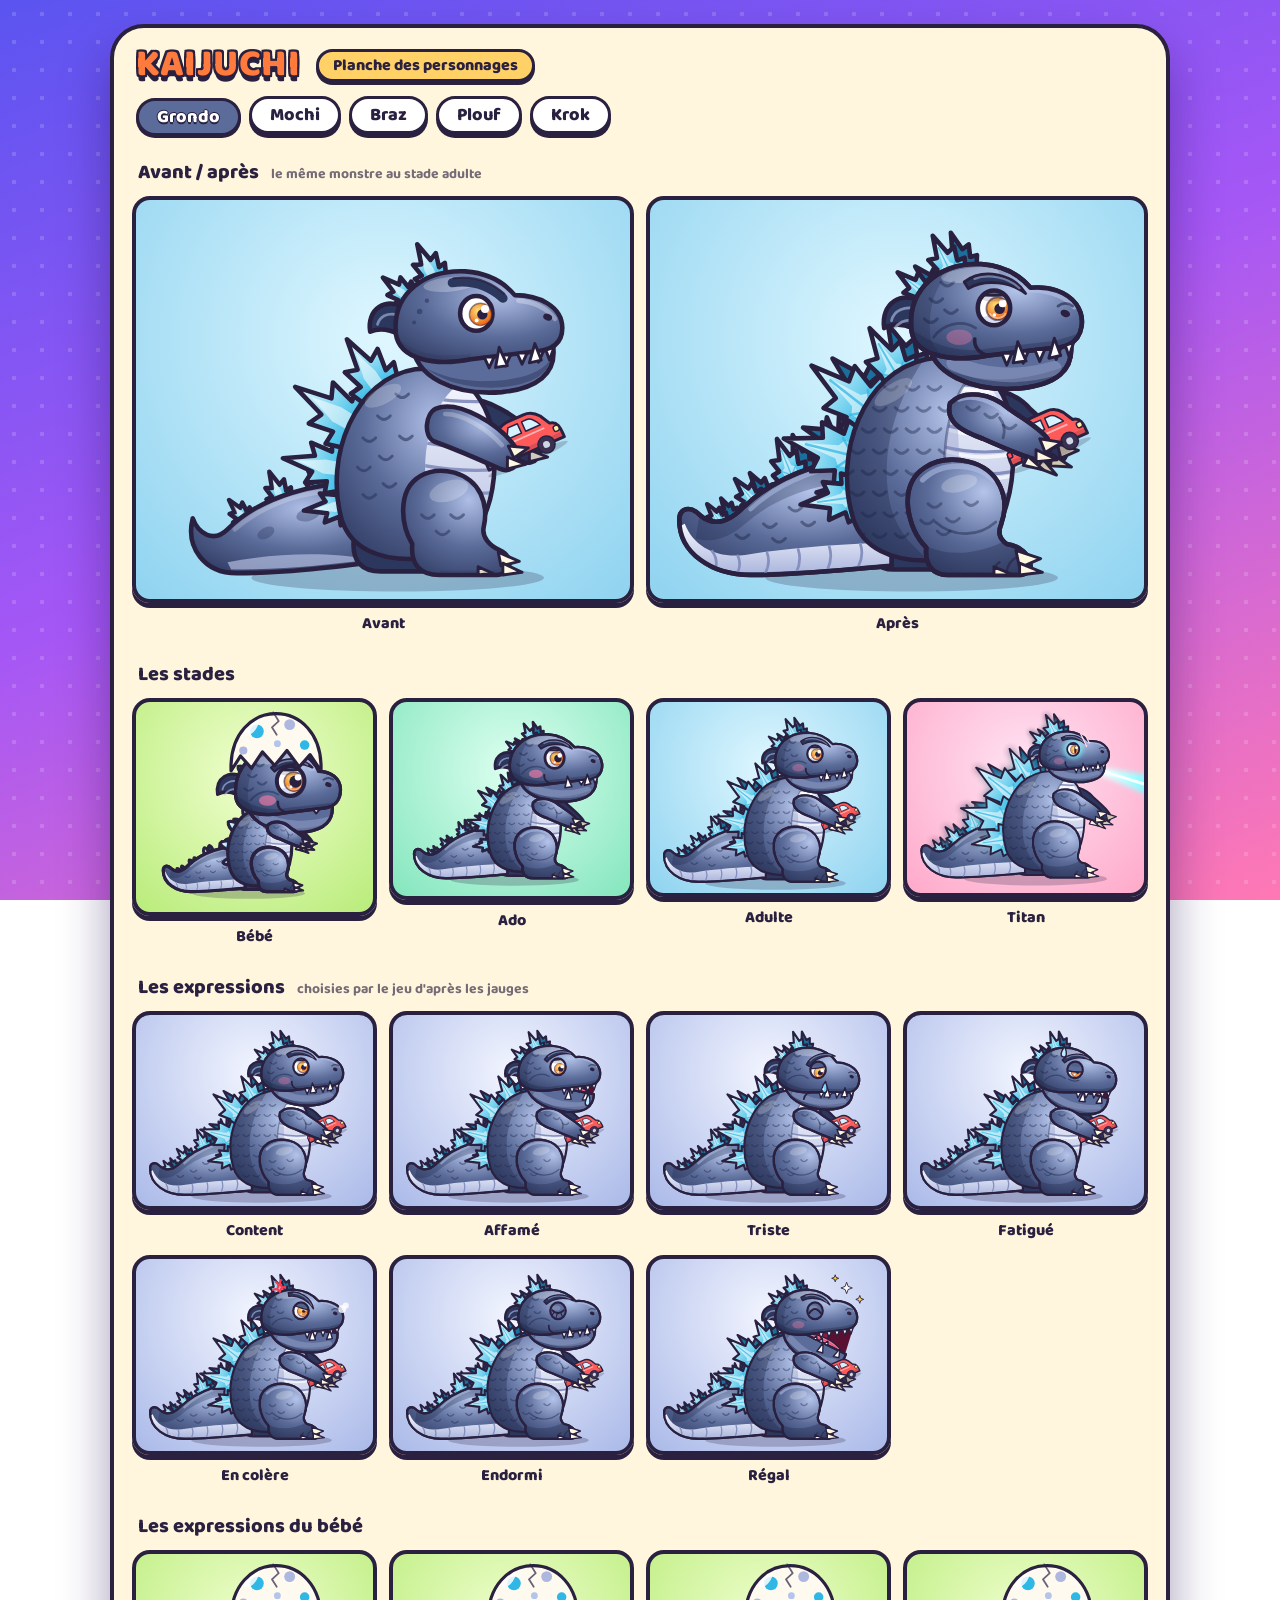
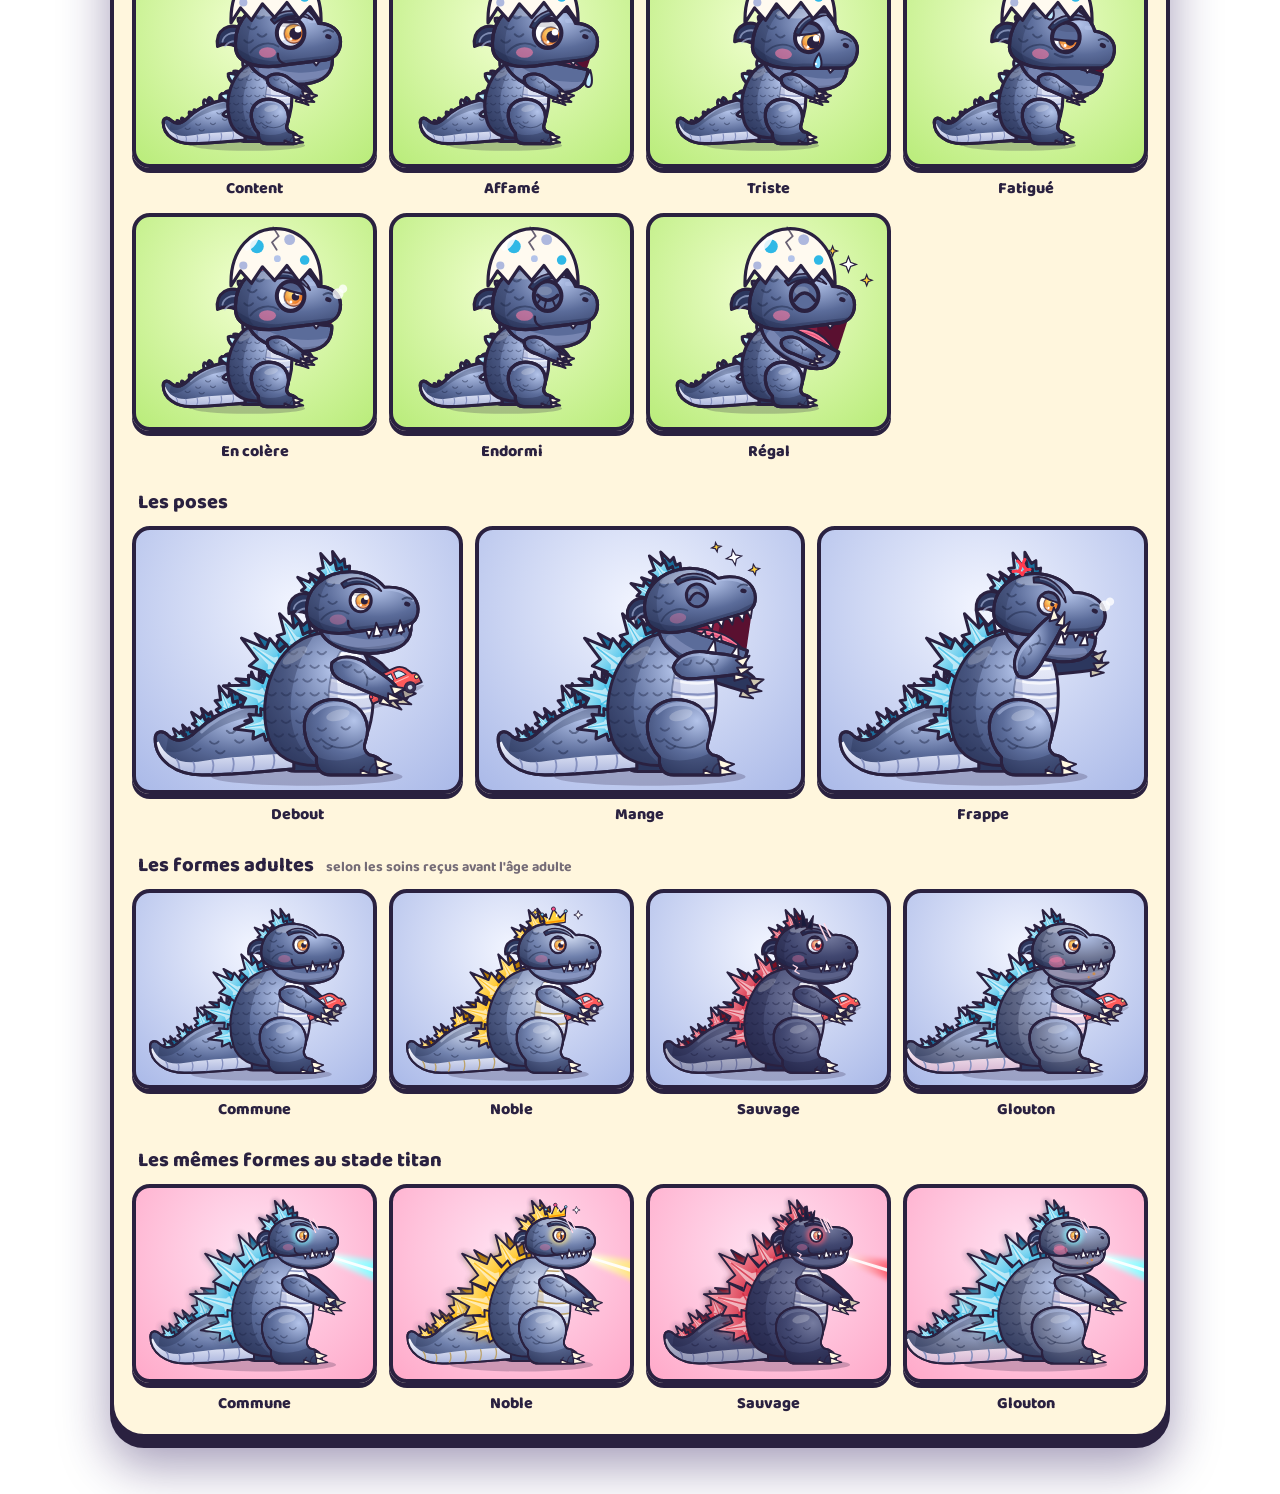
==== commit b3dcf0a7: "Lot 7 : formes adultes selon les soins (noble, sauvage, glouton, commune) Co-Authored-By: Claude Fab" ====
--- a/planche.html
+++ b/planche.html
@@ -116,6 +116,27 @@
 .wig{animation:wig 1.8s ease-in-out infinite alternate;transform-origin:0 0}
 @keyframes wig{from{transform:rotate(-5deg)}to{transform:rotate(5deg)}}
 /* jeu */
+svg[data-s=titan] [data-b]{cursor:pointer}
+.mg{position:absolute;left:0;right:0;top:0;z-index:5;touch-action:none;user-select:none;-webkit-user-select:none;cursor:ew-resize}
+.mg[hidden]{display:none}
+.mg>svg{display:block;width:100%;height:100%}
+.mgskip{position:absolute;right:14px;bottom:12px;font-size:16px;padding:4px 18px}
+.st{position:absolute;inset:0;z-index:5;touch-action:none;user-select:none;-webkit-user-select:none;cursor:pointer}
+.st[hidden]{display:none}
+#st-skip{bottom:96px}
+.stp{position:absolute;left:50%;bottom:14px;transform:translateX(-50%);width:min(70%,560px);background:var(--cream);border:4px solid var(--ink);border-radius:22px;padding:8px 14px 12px;box-shadow:0 5px 0 var(--ink)}
+.stpips{display:flex;justify-content:center;gap:10px;margin-bottom:6px}
+.stpips i{width:18px;height:18px;border-radius:50%;border:3px solid var(--ink);background:#fff}
+.stpips i.crit{background:#ffd23f}.stpips i.ok{background:#5ed36a}.stpips i.miss{background:#9a94b3}
+.stbar{position:relative;height:34px;border:4px solid var(--ink);border-radius:20px;background:#ff8a7a;overflow:hidden}
+.stbar i{position:absolute;top:0;bottom:0}
+.sty{background:#ffd23f}.stg{background:#5ed36a;border-left:3px solid var(--ink);border-right:3px solid var(--ink)}
+.stc{position:absolute;top:0;bottom:0;width:10px;margin-left:-5px;background:#fff;border:3px solid var(--ink);border-radius:5px}
+.mgact.chomp{animation:chomp .35s ease-in-out}
+.mgact.no{animation:no .35s ease-in-out}
+.capm{display:inline-block;vertical-align:middle;margin-right:6px}
+.capm[hidden]{display:none}
+.capm svg{width:22px;height:22px;display:block}
 .app.home #game,.app.home .top .chip{display:none}
 .app:not(.home) #home{display:none}
 #home .card .n{font-size:24px}
@@ -168,16 +189,16 @@
 const ST={
  oeuf:{n:'Œuf',z:5,m:.8,next:'vers Bébé',evo:35,day:'0',w:'2 kg',dmg:'aucun',age:'Jour 0',col:'#ffd166',cb:'radial-gradient(circle at 50% 35%,#fff7d6,#ffd98a)',vb:'-150 -235 300 265',
   menu:[['flame','Chaleur','éclosion'],['heart','Câlins','+ humeur']],short:'Chaleur et câlins',bub:[660,300,'heart'],pop:[340,330,'TOC TOC']},
- bebe:{n:'Bébé',z:4,m:.78,next:'vers Ado',evo:48,day:'2',w:'12 kg',dmg:'1 pot de fleurs',age:'Jours 1 à 3',col:'#b6f06a',cb:'radial-gradient(circle at 50% 35%,#f1ffd0,#b9ec7a)',vb:'-185 -258 360 290',
+ bebe:{n:'Bébé',z:4,m:.78,next:'vers Ado',evo:48,day:'2',w:'12 kg',dmg:'1 pot de fleurs',age:'Jours 1 à 3',col:'#b6f06a',cb:'radial-gradient(circle at 50% 35%,#f1ffd0,#b9ec7a)',vb:'-190 -296 370 328',
   bs:.55,hs:.95,ss:.5,es:1.28,brow:-10,pup:.62,teeth:1,cheek:1,hat:1,
   menu:[['butterfly','Papillon','+5 faim'],['apple','Pomme','+10 faim'],['fish','Poisson','+15 faim'],['ladybug','Coccinelle','+4 faim']],short:'Insectes, fruits, poissons',bub:[650,255,'apple'],pop:[330,310,'MIAM !']},
- ado:{n:'Ado',z:2,m:.86,next:'vers Adulte',evo:64,day:'12',w:'900 kg',dmg:'3 voitures',age:'Jours 4 à 14',col:'#5fe0a2',cb:'radial-gradient(circle at 50% 35%,#dcfff0,#84e6bd)',vb:'-240 -332 440 360',
+ ado:{n:'Ado',z:2,m:.86,next:'vers Adulte',evo:64,day:'12',w:'900 kg',dmg:'3 voitures',age:'Jours 4 à 14',col:'#5fe0a2',cb:'radial-gradient(circle at 50% 35%,#dcfff0,#84e6bd)',vb:'-250 -342 460 376',
   bs:.78,hs:.96,ss:.75,es:1.1,brow:2,pup:.54,teeth:2,cheek:1,
   menu:[['cow','Vache','+30 faim'],['tree','Arbre','+20 faim'],['car','Voiture','+45 faim'],['lamp','Lampadaire','+12 faim']],short:'Vaches, arbres, voitures',bub:[690,190,'car'],pop:[300,235,'SCRONCH !']},
- adulte:{n:'Adulte',z:1,m:.92,next:'vers Titan',evo:30,day:'31',w:'60 tonnes',dmg:'2 quartiers',age:'Jours 15 à 40',col:'#58d0c3',cb:'radial-gradient(circle at 50% 35%,#dff7ff,#8fd3f0)',vb:'-290 -398 520 420',
+ adulte:{n:'Adulte',z:1,m:.92,next:'vers Titan',evo:30,day:'31',w:'60 tonnes',dmg:'2 quartiers',age:'Jours 15 à 40',col:'#58d0c3',cb:'radial-gradient(circle at 50% 35%,#dff7ff,#8fd3f0)',vb:'-300 -410 540 436',
   bs:1,hs:1,ss:1,es:1,brow:12,pup:.46,teeth:3,hold:1,
   menu:[['boat','Bateau','+120 faim'],['heli','Hélicoptère','+90 faim'],['crowd','Foule ×10','+60 faim'],['bus','Bus','+150 faim']],short:'Bateaux, hélicos, foules',bub:[285,160,'boat'],pop:[770,300,'CROUNCH !']},
- titan:{n:'Titan',z:.5,m:1,next:'stade final',evo:100,day:'58',w:'20 000 tonnes',dmg:'4 villes',age:'Jour 41 et plus',col:'#b59cff',cb:'radial-gradient(circle at 50% 35%,#ffe3f3,#ffa9c9)',vb:'-335 -440 590 475',
+ titan:{n:'Titan',z:.5,m:1,next:'stade final',evo:100,day:'58',w:'20 000 tonnes',dmg:'4 villes',age:'Jour 41 et plus',col:'#b59cff',cb:'radial-gradient(circle at 50% 35%,#ffe3f3,#ffa9c9)',vb:'-345 -452 610 492',
   bs:1.15,hs:.96,ss:1.35,es:.92,brow:20,slit:1,teeth:4,glow:1,scar:1,beam:1,
   menu:[['building','Immeuble','+800 faim'],['cargo','Cargo','+600 faim'],['district','Quartier','+2 500 faim']],short:'Immeubles, quartiers, villes',bub:null,pop:[250,140,'GRAOUUU !']}
 };
@@ -476,9 +497,9 @@
 ];
 
 /* ---------- rendu ---------- */
-function mon(d,k,u,full,o={}){const p=ST[k],c=d.c,bs=p.bs,hs=p.hs,G=n=>n+d.id+k+u;
+function mon(d,k,u,full,o={}){const p=ST[k],fm=o.form&&o.form!="commune"&&typeof formPal=="function"?o.form:"",c=fm?formPal(d.c,fm):d.c,bs=p.bs,bw=fm=="glouton"?bs*1.13:bs,hs=p.hs,G=n=>n+d.id+k+u;
  const t={p,c,G,gb:`url(#${G('gb')})`,gs:`url(#${G('gs')})`,fl:`url(#${G('fl')})`,ss:p.ss,bs,hs,glow:p.glow||d.glow};
- t.k=k;t.mood=o.mood||"content";t.pose=o.pose||"debout";
+ t.k=k;t.mood=o.mood||"content";t.pose=o.pose||"debout";t.form=fm;
  t.held=p.hold&&full?`<g transform="translate(${d.hand}) rotate(-24)">${car(0,0,'#ff5a5a',1,1.25)}</g>`:'';
  const bm=d.bm||[0,0],beam=p.beam&&full?`<g transform="translate(${bm})"><g class="beam"><path d="M90 16 L640 110 L600 250 L90 36 Z" fill="url(#${G('gbm')})" filter="${t.fl}"/><path d="M92 20 L620 150 L604 208 L92 32 Z" fill="url(#${G('gbm')})"/><path d="M94 23 L560 160 L556 178 L94 29 Z" fill="#fff" opacity=".9"/></g></g>`:'';
  const SHELL='M-66 -38 L-52 -60 L-36 -42 L-20 -66 L-2 -46 L16 -68 L34 -44 L50 -62 L66 -38 C70 -150,-70 -150,-66 -38 Z';
@@ -489,8 +510,8 @@
  <radialGradient id="${G('ge')}" cx=".4" cy=".35" r=".7"><stop offset="0" stop-color="${c.i1}"/><stop offset="1" stop-color="${c.i2}"/></radialGradient>
  <linearGradient id="${G('gbm')}" x1="0" y1="0" x2="1" y2="0"><stop offset="0" stop-color="#fff"/><stop offset=".25" stop-color="${c.glow}"/><stop offset="1" stop-color="${c.sp2}" stop-opacity="0"/></linearGradient>
  <filter id="${G('fl')}" x="-60%" y="-60%" width="220%" height="220%"><feGaussianBlur stdDeviation="7"/></filter></defs>`;
- s+=`<ellipse cx="-14" cy="3" rx="${f((d.sh||160)*bs)}" ry="${f(15*bs)}" fill="${L}" opacity=".24"/><g class="breath"><g transform="scale(${bs})" style="--lw:${f2(1/bs)}">${d.body(t)}</g>`;
- s+=`<g transform="translate(${f(d.H[0]*bs)},${f(d.H[1]*bs-(1-bs)*(d.lift||0))}) scale(${hs})" style="--lw:${f2(1/hs)}"><g class="nod">${beam}${d.head(t)}${hat}</g></g>${t.front?`<g transform="scale(${bs})" style="--lw:${f2(1/bs)}">${t.front}</g>`:""}</g>`;
+ s+=`<ellipse cx="-14" cy="3" rx="${f((d.sh||160)*bs)}" ry="${f(15*bs)}" fill="${L}" opacity=".24"/><g class="breath"><g transform="scale(${f2(bw)},${bs})" style="--lw:${f2(1/bs)}">${d.body(t)}</g>`;
+ s+=`<g transform="translate(${f(d.H[0]*bs)},${f(d.H[1]*bs-(1-bs)*(d.lift||0))}) scale(${hs})" style="--lw:${f2(1/hs)}"><g class="nod">${beam}${fm?formUnder(t,d):""}${d.head(t)}${fm?formOver(t,d):""}${hat}</g></g>${t.front?`<g transform="scale(${f2(bw)},${bs})" style="--lw:${f2(1/bs)}">${t.front}</g>`:""}</g>`;
  return s}
 function egg(u,d){const e=d.c,ec=[e.body,e.sp2,e.belly2,e.hi,e.sp2,e.sp,e.body];return `<defs><radialGradient id="gegg${u}" cx=".38" cy=".3" r=".8"><stop offset="0" stop-color="#ffffff"/><stop offset=".6" stop-color="#fff3d6"/><stop offset="1" stop-color="#f3c98a"/></radialGradient>
 <clipPath id="cegg${u}"><path d="M0 -206 C52 -206,84 -132,84 -82 C84 -34,48 -6,0 -6 C-48 -6,-84 -34,-84 -82 C-84 -132,-52 -206,0 -206 Z"/></clipPath></defs>
@@ -785,6 +806,35 @@
   if(p.teeth>1)s+=tooth(42,lipY(42)+.4,5,9)+tooth(62,lipY(62)+.4,5,9);else s+=tooth(56,lipY(56)+.4,5,8);
   s+=gcorner(M,18,22);if(p.cheek)s+=`<ellipse cx="-14" cy="6" rx="13" ry="8" fill="#ff7fa8" opacity=".6"/>`;
   return s+geye(t,30,-18,18,M)+gbrow(t,M,30,-43,1,.86)+scar(t,46,-56)+gextra(t,{tear:[48,4],anger:[-70,-104],spark:[124,-70],sweat:[-14,-74]})+'</g>'}});
+/* ---------- formes adultes selon les soins (noble, sauvage, glouton, commune) ---------- */
+const FORMN={commune:'Commune',noble:'Noble',sauvage:'Sauvage',glouton:'Glouton'};
+const hx2=h=>[1,3,5].map(i=>parseInt(h.slice(i,i+2),16));
+const mix=(a,b,k)=>{const x=hx2(a),y=hx2(b);return '#'+x.map((v,i)=>Math.round(v+(y[i]-v)*k).toString(16).padStart(2,'0')).join('')};
+function formPal(c,fm){const n=Object.assign({},c),set=(k,v)=>{if(c[k])n[k]=v(c[k])};
+ if(fm=='noble'){set('body',v=>mix(v,c.hi,.24));set('hi',v=>mix(v,'#ffffff',.4));set('belly',v=>mix(v,'#ffffff',.5));set('bl',v=>mix(v,'#ffb800',.45));Object.assign(n,{sp:'#fff6c2',sp2:'#ffb800',spd:'#b87900',glow:'#ffe27a'})}
+ if(fm=='sauvage'){['body','hi','dark','deep'].forEach(k=>set(k,v=>mix(v,'#1a1030',.4)));['belly','belly2','bl'].forEach(k=>set(k,v=>mix(v,'#1a1030',.24)));Object.assign(n,{sp:'#ffb3bd',sp2:'#d1243c',spd:'#7a0f22',i1:'#ffe0a0',i2:'#d1001f',glow:'#ff5a6e'})}
+ if(fm=='glouton'){set('body',v=>mix(v,'#ffd9a0',.16));set('belly',v=>mix(v,'#ffe9f0',.6));set('belly2',v=>mix(v,'#ffb7c8',.5))}
+ return n}
+// repères par monstre, dans le repère de la tête : sommet du crâne, dessous du menton
+const FA={g:{top:[18,-80],chin:[24,50]},m:{top:[14,-98],chin:[14,76]},b:{top:[10,-74],chin:[24,50]},p:{top:[-18,-64],chin:[26,40]},k:{top:[-16,-60],chin:[22,42]}};
+const fa=d=>FA[d.id[0]]||FA.g;
+function formUnder(t,d){if(t.form!='glouton')return '';const [x,y]=fa(d).chin;
+ return `<ellipse class="ol" cx="${x}" cy="${y}" rx="54" ry="25" fill="${t.c.body}"/><path d="M${x-36} ${y+8} Q${x} ${y+24} ${x+38} ${y+4}" stroke="${t.c.dark}" stroke-width="3" fill="none" opacity=".5" stroke-linecap="round"/><ellipse cx="${x-14}" cy="${y-8}" rx="22" ry="7" fill="#fff" opacity=".22"/>`}
+function formOver(t,d){const [x,y]=fa(d).top,c=t.c,ch=fa(d).chin;
+ if(t.form=='noble')return `<g transform="translate(${x},${y}) rotate(-8)"><path class="ol2" d="M-22 2 L-27 -23 L-12 -10 L0 -32 L12 -10 L27 -23 L22 2 Z" fill="#ffd23f"/><path d="M-21 -3 L21 -3" stroke="#ff9a00" stroke-width="4" stroke-linecap="round"/><path d="M-17 -9 L-13 -15 M4 -14 L7 -20" stroke="#fff" stroke-width="2.5" stroke-linecap="round"/><circle cx="0" cy="-32" r="4.5" fill="#ff4f8b" stroke="${L}" stroke-width="2"/><circle cx="-27" cy="-23" r="3.5" fill="#7fe0ff" stroke="${L}" stroke-width="2"/><circle cx="27" cy="-23" r="3.5" fill="#7fe0ff" stroke="${L}" stroke-width="2"/></g>
+ <polygon points="${star(x+52,y-18,10,4,4)}" fill="#fff" stroke="${L}" stroke-width="2"/><polygon points="${star(x-46,y-24,7,3,4)}" fill="#ffd23f" stroke="${L}" stroke-width="2"/>`;
+ if(t.form=='sauvage')return `<g transform="translate(${x-24},${y+8})">${ol2('M-14 6 L-24 -26 L-2 0 Z',c.deep||c.dark)+ol2('M-2 2 L0 -36 L13 0 Z',c.deep||c.dark)+ol2('M10 4 L26 -24 L23 7 Z',c.deep||c.dark)}</g><path d="M${x+16} ${y+4} l17 36 M${x+27} ${y+2} l14 29" stroke="#ffd9e8" stroke-width="3.5" stroke-linecap="round" fill="none"/><path d="M${ch[0]-50} ${ch[1]-34} l10 6 l-6 8 l10 6" stroke="#ffd9e8" stroke-width="3" stroke-linecap="round" stroke-linejoin="round" fill="none"/>`;
+ if(t.form=='glouton')return `<ellipse cx="${ch[0]-34}" cy="${ch[1]-40}" rx="19" ry="12" fill="#ff7fa8" opacity=".55"/><circle cx="${ch[0]+50}" cy="${ch[1]-14}" r="3.5" fill="#c98d52"/><circle cx="${ch[0]+38}" cy="${ch[1]-6}" r="2.6" fill="#c98d52"/>`;
+ return ''}
+
+/* règle : la forme se fixe au passage à l'âge adulte et reste jusqu'au titan */
+function pickForm(){const care=S.care==null?50:S.care,m=S.meals||0,a=S.acts||0;
+ if(care>=70)return 'noble';if(care<40)return 'sauvage';if(m+a>=10&&m/(m+a)>=.8)return 'glouton';return 'commune'}
+if(typeof strike=="function"){const st=strike,sy=syncMood,pm=paintMon,re=react;
+ strike=function(pose,mood,ms){if(S&&pose=='mange')S.meals=(S.meals||0)+1;st(pose,mood,ms)};
+ react=function(c){if(S&&c=='jump')S.acts=(S.acts||0)+1;re(c)};
+ paintMon=function(o){pm(Object.assign({form:S&&S.form},o))};
+ syncMood=function(){if(S&&!S.form&&ORDER.indexOf(S.stage)>=3){S.form=pickForm();moodNow=''}sy()}}
 /* ---------- planche de validation ---------- */
 const VB={bebe:'-190 -296 370 328',ado:'-250 -342 460 376',adulte:'-300 -410 540 436',titan:'-345 -452 610 492'};
 const MOODN={content:'Content',faim:'Affamé',triste:'Triste',fatigue:'Fatigué',colere:'En colère',dodo:'Endormi',miam:'Régal'};
@@ -796,6 +846,7 @@
  h+=`<h2>Les expressions <small>choisies par le jeu d'après les jauges</small></h2><div class="grid g4">${Object.keys(MOODN).map(m=>cell(d,'adulte',{mood:m},MOODN[m],d.cb)).join('')}</div>`;
  h+=`<h2>Les expressions du bébé</h2><div class="grid g4">${Object.keys(MOODN).map(m=>cell(d,'bebe',{mood:m},MOODN[m])).join('')}</div>`;
  h+=`<h2>Les poses</h2><div class="grid g3">${Object.keys(POSEN).map(q=>cell(d,'adulte',{pose:q,mood:q=='frappe'?'colere':q=='mange'?'miam':'content'},POSEN[q],d.cb)).join('')}</div>`;
+ h+=`<h2>Les formes adultes <small>selon les soins reçus avant l'âge adulte</small></h2><div class="grid g4">${Object.keys(FORMN).map(q=>cell(d,"adulte",{form:q},FORMN[q],d.cb)).join("")}</div><h2>Les mêmes formes au stade titan</h2><div class="grid g4">${Object.keys(FORMN).map(q=>cell(d,"titan",{form:q},FORMN[q])).join("")}</div>`;
  return h}
 const tabs=document.getElementById('tabs'),out=document.getElementById('planche');
 function showMon(i){out.innerHTML=planche(D[i],V1[i]);tabs.querySelectorAll('button').forEach((b,j)=>b.classList.toggle('on',j==i))}
